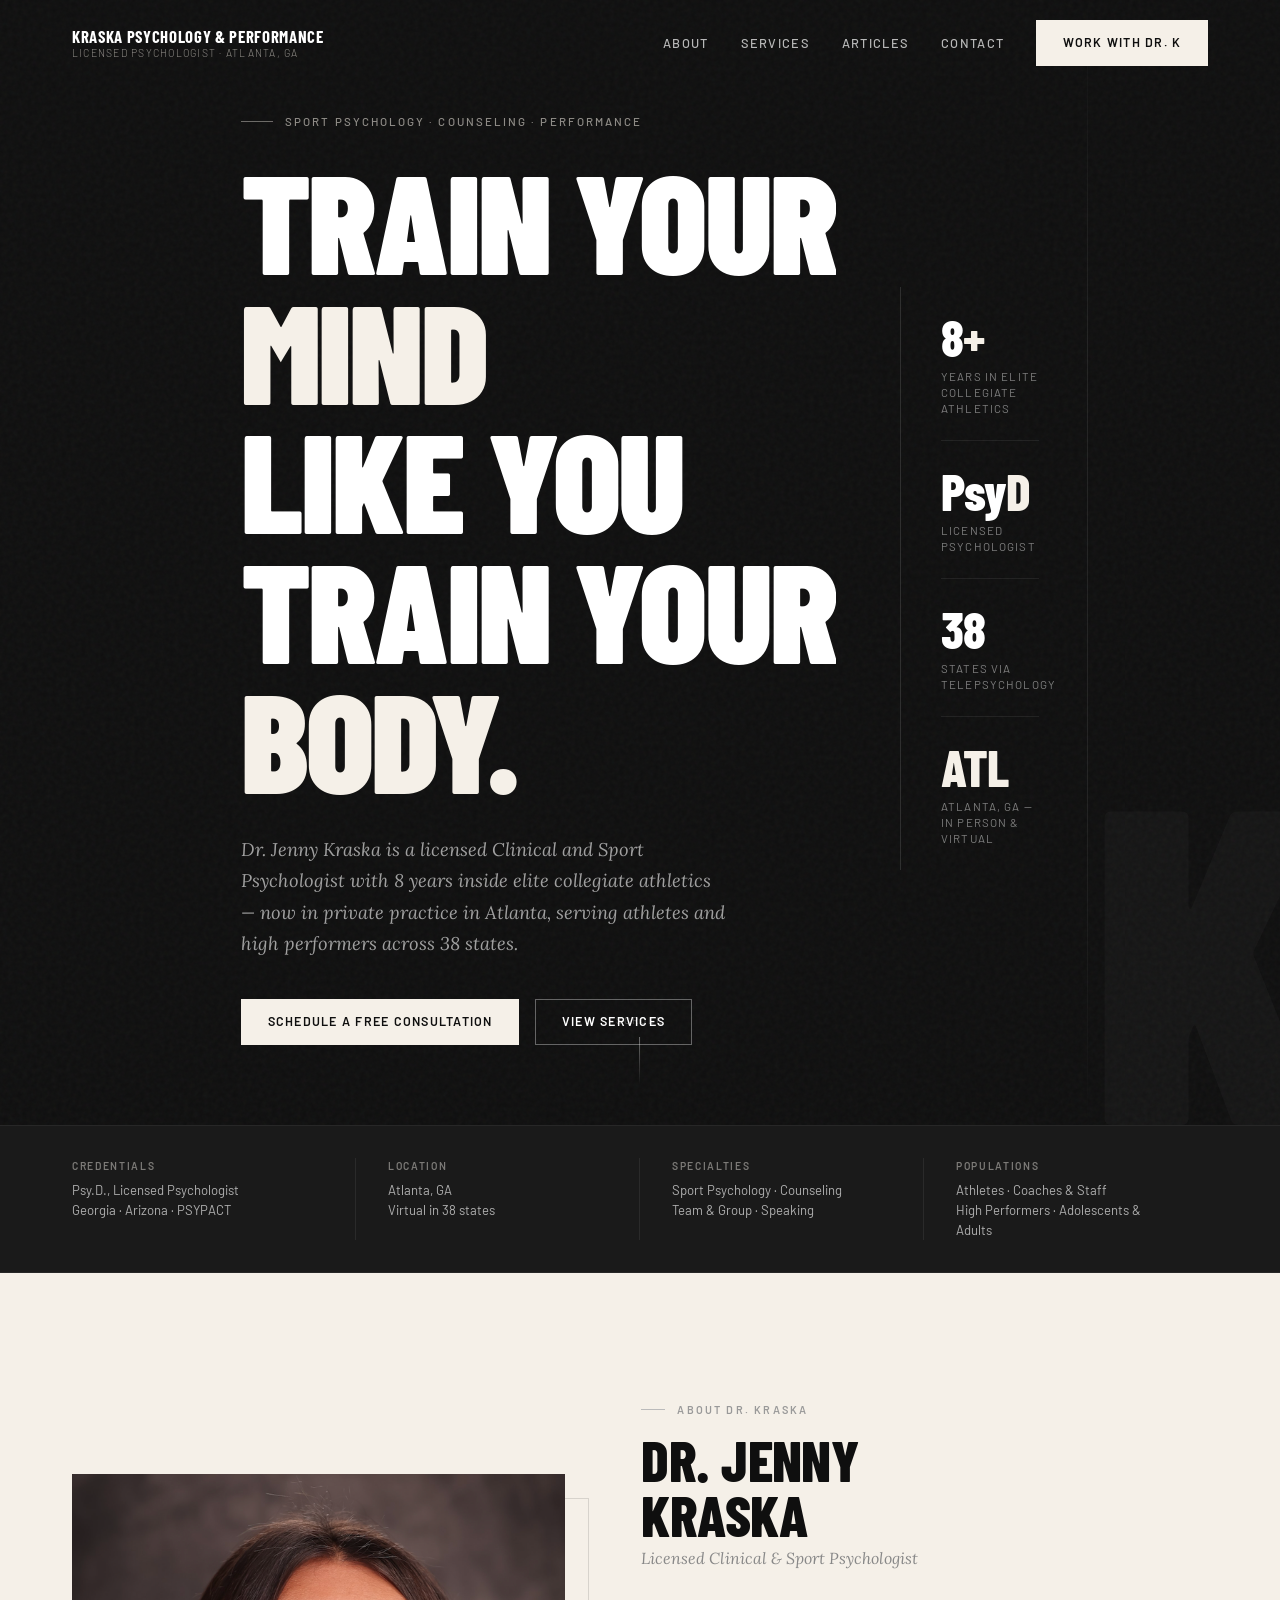
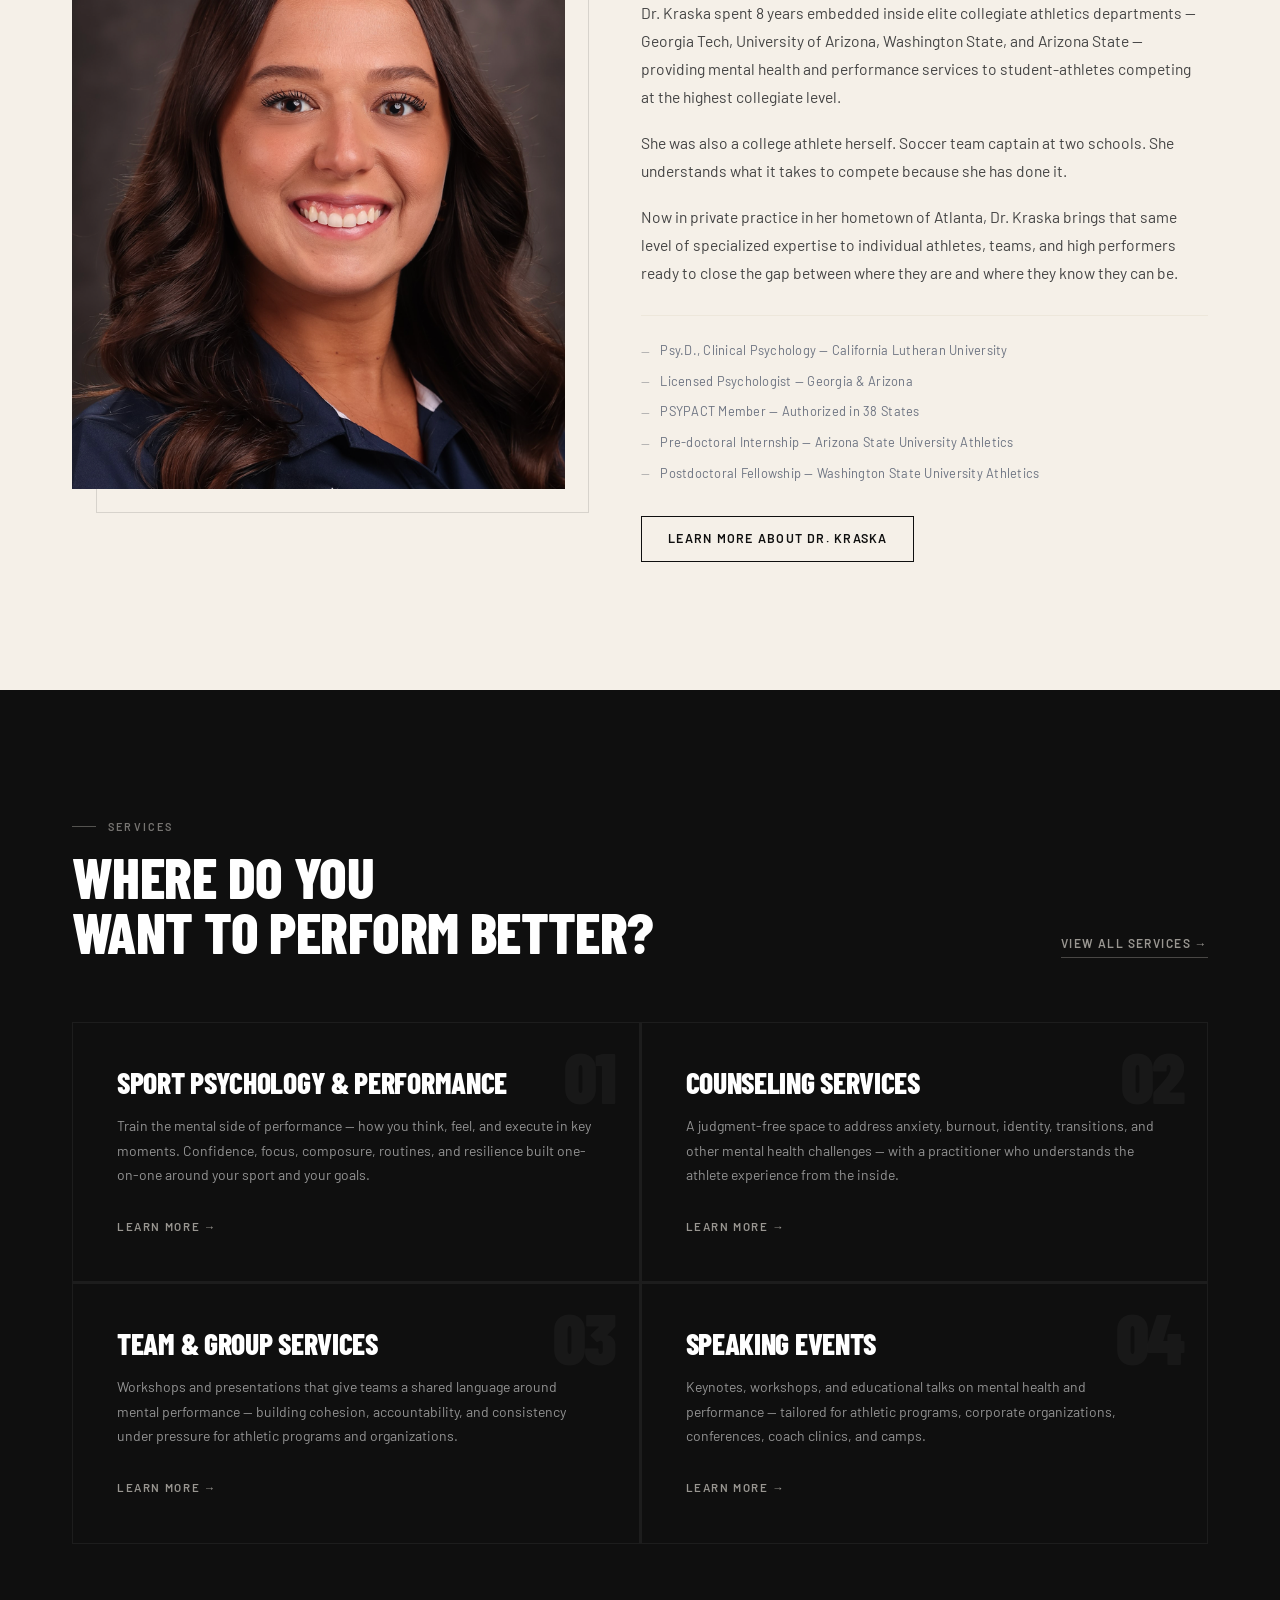
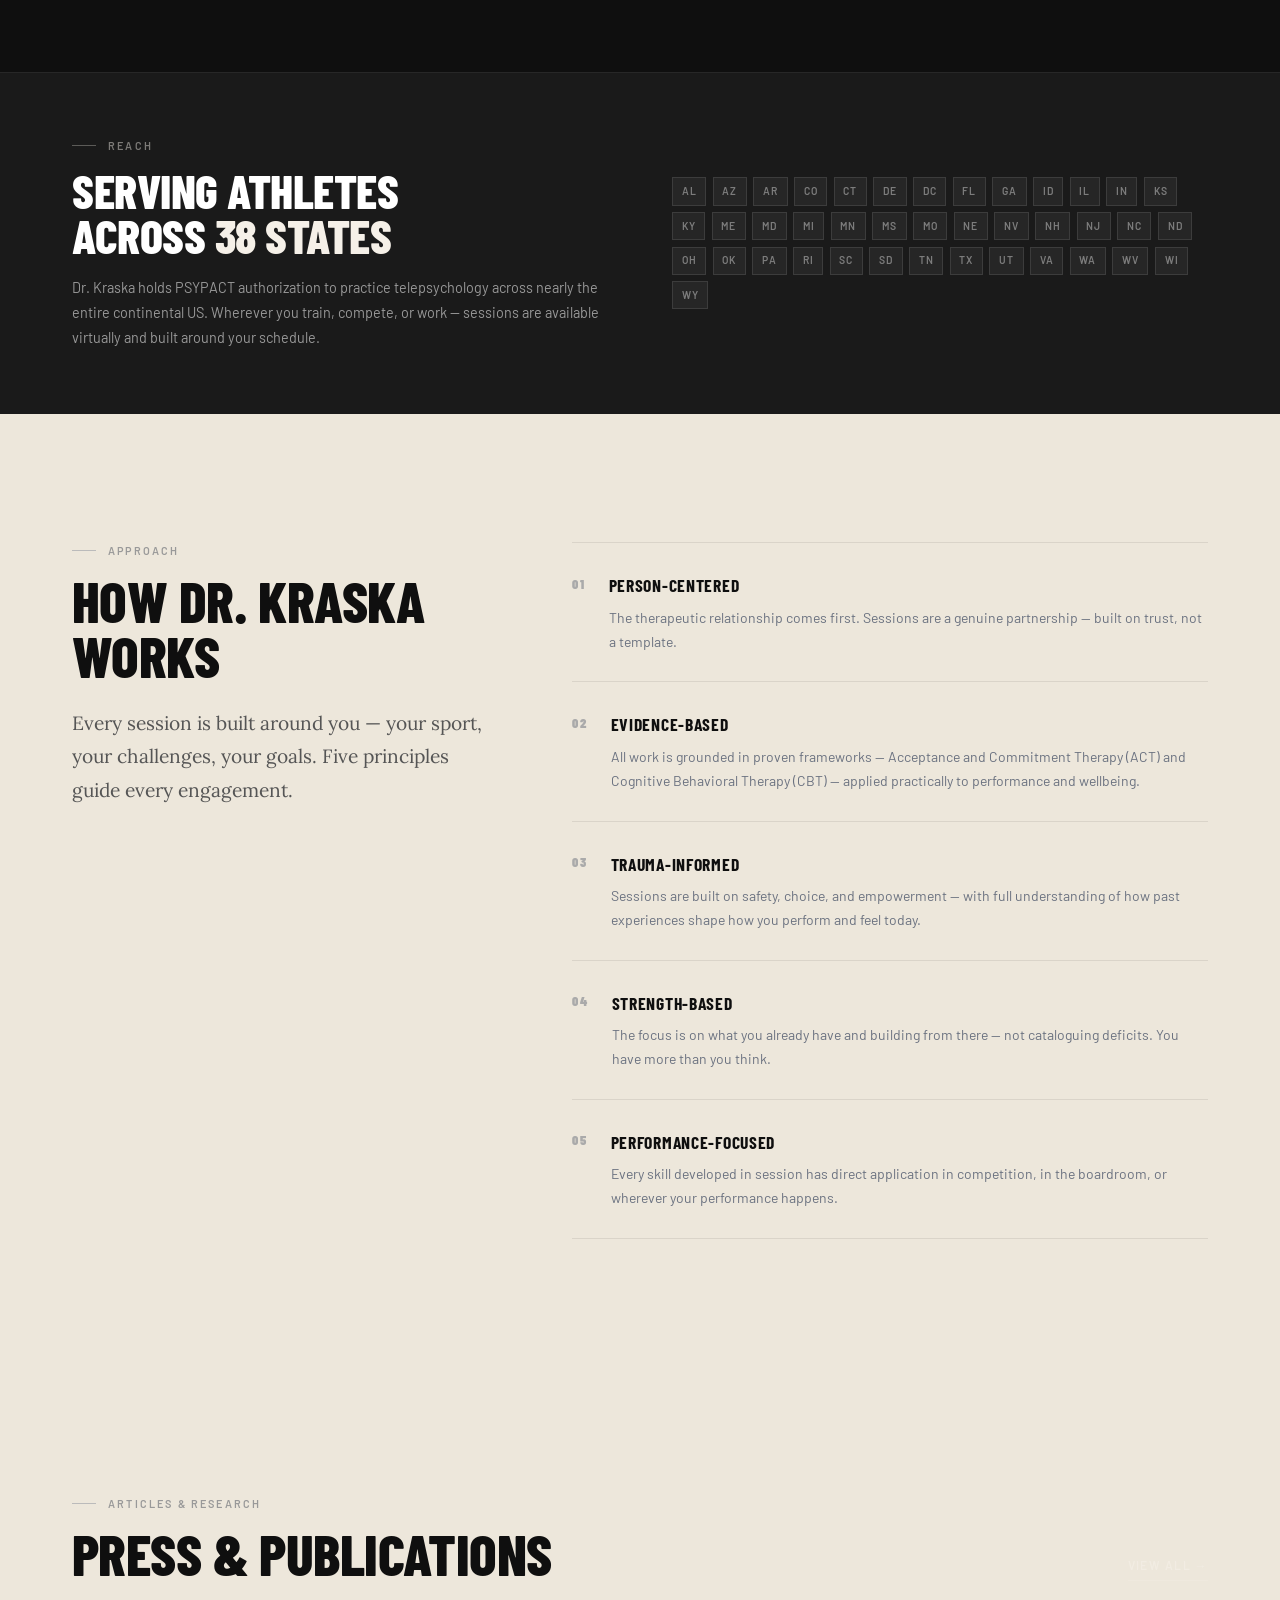
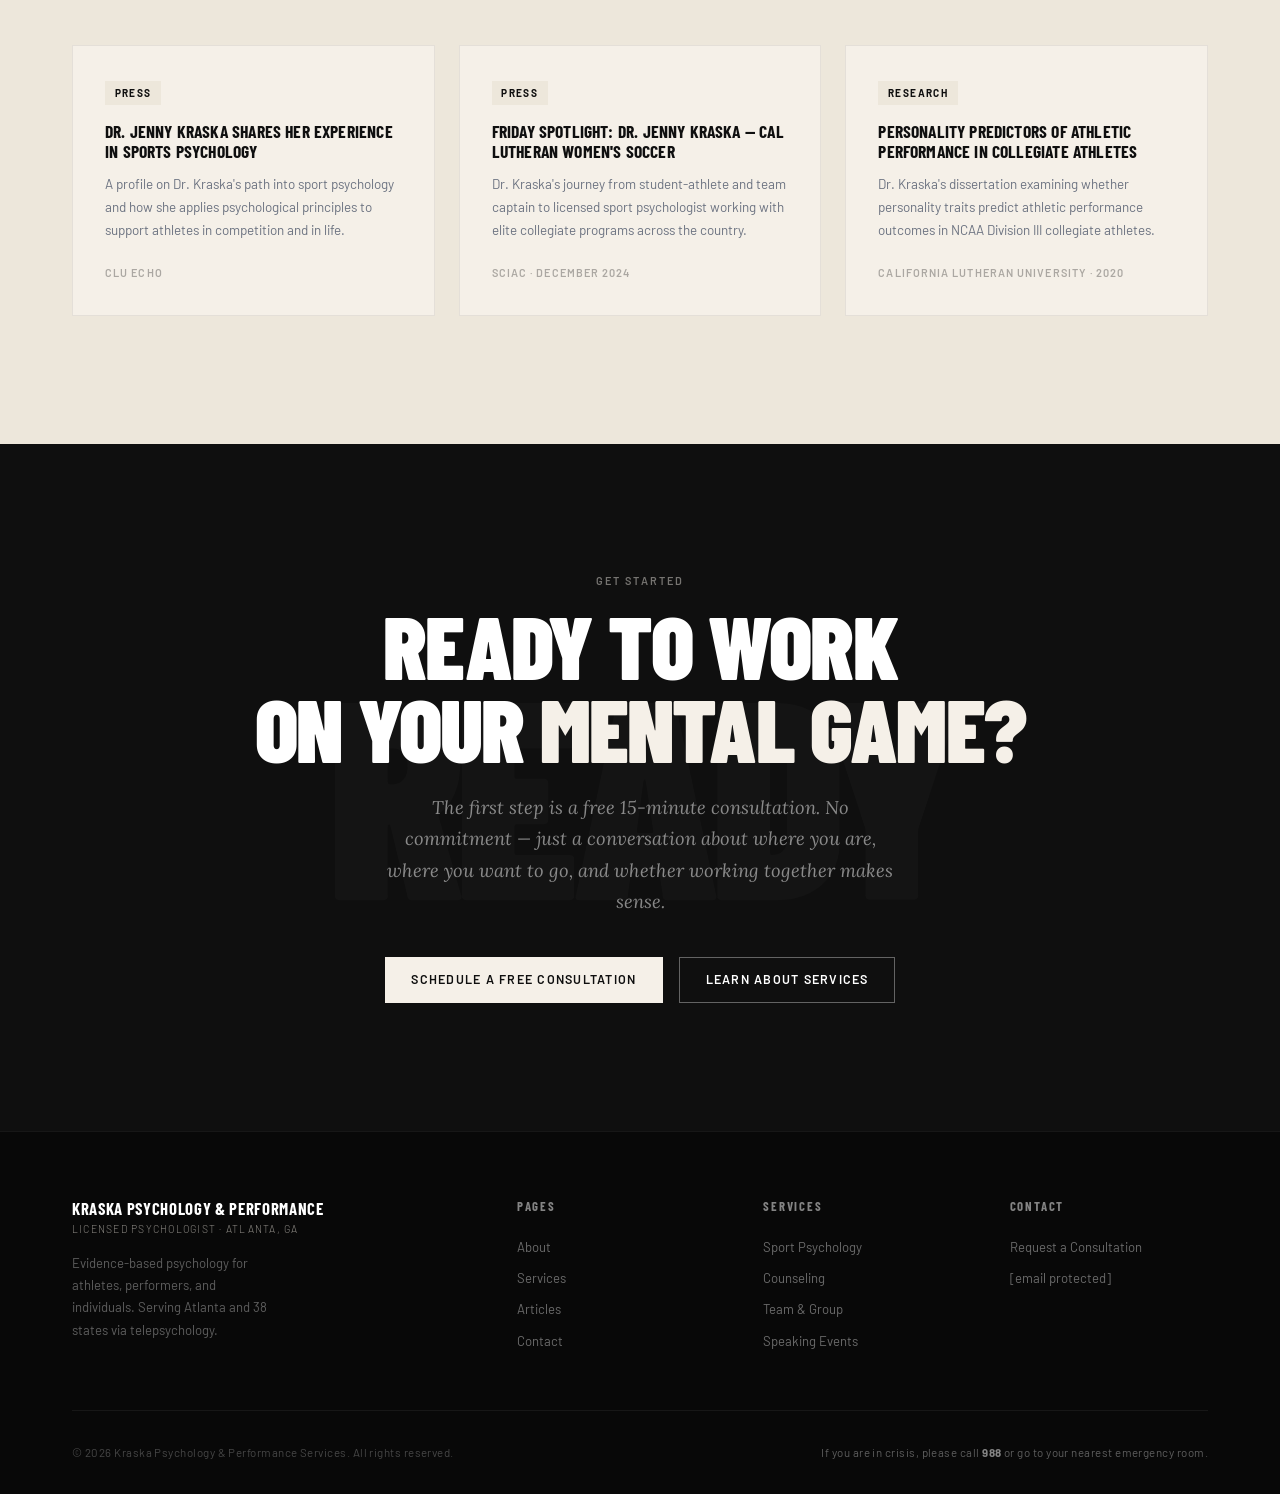
==== index.html @ 1d19a927 "removed testimonials" ====
<!DOCTYPE html>
<html lang="en">
<head>
  <meta charset="UTF-8" />
  <meta name="viewport" content="width=device-width, initial-scale=1.0" />
  <title>Kraska Psychology & Performance Services | Atlanta, GA</title>
  <meta name="description" content="Dr. Jenny Kraska is a licensed Clinical and Sport Psychologist in Atlanta, GA offering virtual sport psychology and counseling services to athletes and high performers in 38 states." />
  <link rel="preconnect" href="https://fonts.googleapis.com" />
  <link rel="preconnect" href="https://fonts.gstatic.com" crossorigin />
  <link href="https://fonts.googleapis.com/css2?family=Barlow+Condensed:wght@600;700;800;900&family=Lora:ital,wght@0,400;0,500;1,400&family=Barlow:wght@300;400;500&display=swap" rel="stylesheet" />
  <link rel="stylesheet" href="assets/css/styles.css" />
</head>
<body>

<a class="skip-link" href="#main-content">Skip to main content</a>

<!-- HEADER -->
<header class="site-header" id="site-header" role="banner">
  <div class="container">
    <div class="header-inner">
      <a href="index.html" class="wordmark" aria-label="Kraska Psychology & Performance — Home">
        Kraska Psychology & Performance
        <span>Licensed Psychologist · Atlanta, GA</span>
      </a>
      <nav class="main-nav" aria-label="Main navigation">
        <a href="about.html">About</a>
        <a href="services.html">Services</a>
        <a href="articles.html">Articles</a>
        <a href="contact.html">Contact</a>
      </nav>
      <a href="contact.html" class="btn btn-primary header-cta">Work with Dr. K</a>
      <button class="nav-toggle" id="nav-toggle" aria-label="Toggle menu" aria-expanded="false">
        <span></span><span></span><span></span>
      </button>
    </div>
  </div>
  <nav class="mobile-nav" id="mobile-nav" aria-label="Mobile navigation">
    <a href="about.html">About</a>
    <a href="services.html">Services</a>
    <a href="articles.html">Articles</a>
    <a href="contact.html">Contact</a>
    <a href="contact.html" class="btn btn-primary">Request a Consultation</a>
  </nav>
</header>

<main id="main-content">

  <!-- ── HERO ───────────────────────────────────────────────────── -->
  <section class="hero noise" aria-labelledby="hero-heading">
    <div class="hero-bg-letter" aria-hidden="true">K</div>
    <div class="container">
      <div class="hero-inner">
        <div class="hero-text">
          <p class="hero-label">Sport Psychology · Counseling · Performance</p>
          <h1 id="hero-heading">
            <span class="line"><span class="line-inner">Train Your</span></span>
            <span class="line"><span class="line-inner gold-word">Mind</span></span>
            <span class="line"><span class="line-inner">Like You</span></span>
            <span class="line"><span class="line-inner">Train Your</span></span>
            <span class="line"><span class="line-inner gold-word">Body.</span></span>
          </h1>
          <p class="hero-sub">
            Dr. Jenny Kraska is a licensed Clinical and Sport Psychologist with 8 years inside elite collegiate athletics — now in private practice in Atlanta, serving athletes and high performers across 38 states.
          </p>
          <div class="hero-actions">
            <a href="contact.html" class="btn btn-primary">Schedule a Free Consultation</a>
            <a href="services.html" class="btn btn-ghost">View Services</a>
          </div>
        </div>

        <div class="hero-stats" aria-label="Quick credentials">
          <div class="hero-stat">
            <div class="hero-stat-number"><span class="count-up" data-target="8">0</span><span class="accent">+</span></div>
            <div class="hero-stat-label">Years in Elite Collegiate Athletics</div>
          </div>
          <div class="hero-stat">
            <div class="hero-stat-number">Psy<span class="accent">D</span></div>
            <div class="hero-stat-label">Licensed Psychologist</div>
          </div>
          <div class="hero-stat">
            <div class="hero-stat-number"><span class="count-up" data-target="38">0</span></div>
            <div class="hero-stat-label">States via Telepsychology</div>
          </div>
          <div class="hero-stat">
            <div class="hero-stat-number"><span class="accent">ATL</span></div>
            <div class="hero-stat-label">Atlanta, GA — In Person & Virtual</div>
          </div>
        </div>
      </div>
    </div>
    <div class="scroll-cue" aria-hidden="true">
      <span>Scroll</span>
      <div class="scroll-line"></div>
    </div>
  </section>

  <!-- ── CREDIBILITY BAR ────────────────────────────────────────── -->
  <div class="cred-bar" aria-label="Credentials overview">
    <div class="container">
      <div class="cred-bar-grid">
        <div class="cred-item fade-up">
          <p class="cred-item-label">Credentials</p>
          <p class="cred-item-value">Psy.D., Licensed Psychologist<br>Georgia · Arizona · PSYPACT</p>
        </div>
        <div class="cred-item fade-up fade-up-delay-1">
          <p class="cred-item-label">Location</p>
          <p class="cred-item-value">Atlanta, GA<br>Virtual in 38 states</p>
        </div>
        <div class="cred-item fade-up fade-up-delay-2">
          <p class="cred-item-label">Specialties</p>
          <p class="cred-item-value">Sport Psychology · Counseling<br>Team & Group · Speaking</p>
        </div>
        <div class="cred-item fade-up fade-up-delay-3">
          <p class="cred-item-label">Populations</p>
          <p class="cred-item-value">Athletes · Coaches & Staff<br>High Performers · Adolescents & Adults</p>
        </div>
      </div>
    </div>
  </div>

  <!-- ── ABOUT ──────────────────────────────────────────────────── -->
  <section class="section about-section" aria-labelledby="about-heading">
    <div class="container">
      <div class="about-grid">
        <div class="about-photo-wrap fade-up">
          <img src="assets/img/dr_kraska_headshot.webp">
        </div>
        <div class="about-content">
          <p class="section-label">About Dr. Kraska</p>
          <h2 id="about-heading" class="section-headline fade-up">Dr. Jenny<br>Kraska</h2>
          <p class="about-title fade-up">Licensed Clinical & Sport Psychologist</p>
          <div class="about-body fade-up">
            <p>Dr. Kraska spent 8 years embedded inside elite collegiate athletics departments — Georgia Tech, University of Arizona, Washington State, and Arizona State — providing mental health and performance services to student-athletes competing at the highest collegiate level.</p>
            <p>She was also a college athlete herself. Soccer team captain at two schools. She understands what it takes to compete because she has done it.</p>
            <p>Now in private practice in her hometown of Atlanta, Dr. Kraska brings that same level of specialized expertise to individual athletes, teams, and high performers ready to close the gap between where they are and where they know they can be.</p>
          </div>
          <ul class="creds-list fade-up" aria-label="Credentials">
            <li>Psy.D., Clinical Psychology — California Lutheran University</li>
            <li>Licensed Psychologist — Georgia & Arizona</li>
            <li>PSYPACT Member — Authorized in 38 States</li>
            <li>Pre-doctoral Internship — Arizona State University Athletics</li>
            <li>Postdoctoral Fellowship — Washington State University Athletics</li>
          </ul>
          <a href="about.html" class="btn btn-outline fade-up">Learn More About Dr. Kraska</a>
        </div>
      </div>
    </div>
  </section>

  <!-- ── SERVICES ───────────────────────────────────────────────── -->
  <section class="services-section" aria-labelledby="services-heading">
    <div class="container">
      <div class="services-header">
        <div>
          <p class="section-label">Services</p>
          <h2 id="services-heading" class="section-headline fade-up">Where Do You<br>Want to Perform Better?</h2>
        </div>
        <a href="services.html" class="view-all-link fade-up">View all services →</a>
      </div>
      <div class="services-grid">
        <article class="service-card fade-up">
          <div class="service-num" aria-hidden="true">01</div>
          <h3>Sport Psychology & Performance</h3>
          <p>Train the mental side of performance — how you think, feel, and execute in key moments. Confidence, focus, composure, routines, and resilience built one-on-one around your sport and your goals.</p>
          <a href="services.html#sport-psychology" class="service-link">Learn more →</a>
        </article>
        <article class="service-card fade-up fade-up-delay-1">
          <div class="service-num" aria-hidden="true">02</div>
          <h3>Counseling Services</h3>
          <p>A judgment-free space to address anxiety, burnout, identity, transitions, and other mental health challenges — with a practitioner who understands the athlete experience from the inside.</p>
          <a href="services.html#counseling" class="service-link">Learn more →</a>
        </article>
        <article class="service-card fade-up fade-up-delay-2">
          <div class="service-num" aria-hidden="true">03</div>
          <h3>Team & Group Services</h3>
          <p>Workshops and presentations that give teams a shared language around mental performance — building cohesion, accountability, and consistency under pressure for athletic programs and organizations.</p>
          <a href="services.html#team-consulting" class="service-link">Learn more →</a>
        </article>
        <article class="service-card fade-up fade-up-delay-3">
          <div class="service-num" aria-hidden="true">04</div>
          <h3>Speaking Events</h3>
          <p>Keynotes, workshops, and educational talks on mental health and performance — tailored for athletic programs, corporate organizations, conferences, coach clinics, and camps.</p>
          <a href="services.html#speaking" class="service-link">Learn more →</a>
        </article>
      </div>
    </div>
  </section>

  <!-- ── PSYPACT STRIP ──────────────────────────────────────────── -->
  <div class="psypact-strip" aria-labelledby="psypact-heading">
    <div class="container">
      <div class="psypact-inner">
        <div class="fade-up">
          <p class="section-label">Reach</p>
          <h2 id="psypact-heading" class="psypact-headline">Serving Athletes<br>Across <span class="gold">38 States</span></h2>
          <p class="psypact-body">Dr. Kraska holds PSYPACT authorization to practice telepsychology across nearly the entire continental US. Wherever you train, compete, or work — sessions are available virtually and built around your schedule.</p>
        </div>
        <div class="state-grid fade-up fade-up-delay-1" aria-label="Authorized states">
          <span class="state-tag">AL</span><span class="state-tag">AZ</span><span class="state-tag">AR</span><span class="state-tag">CO</span><span class="state-tag">CT</span><span class="state-tag">DE</span><span class="state-tag">DC</span><span class="state-tag">FL</span><span class="state-tag">GA</span><span class="state-tag">ID</span><span class="state-tag">IL</span><span class="state-tag">IN</span><span class="state-tag">KS</span><span class="state-tag">KY</span><span class="state-tag">ME</span><span class="state-tag">MD</span><span class="state-tag">MI</span><span class="state-tag">MN</span><span class="state-tag">MS</span><span class="state-tag">MO</span><span class="state-tag">NE</span><span class="state-tag">NV</span><span class="state-tag">NH</span><span class="state-tag">NJ</span><span class="state-tag">NC</span><span class="state-tag">ND</span><span class="state-tag">OH</span><span class="state-tag">OK</span><span class="state-tag">PA</span><span class="state-tag">RI</span><span class="state-tag">SC</span><span class="state-tag">SD</span><span class="state-tag">TN</span><span class="state-tag">TX</span><span class="state-tag">UT</span><span class="state-tag">VA</span><span class="state-tag">WA</span><span class="state-tag">WV</span><span class="state-tag">WI</span><span class="state-tag">WY</span>
        </div>
      </div>
    </div>
  </div>

  <!-- ── APPROACH ───────────────────────────────────────────────── -->
  <section class="section approach-section" aria-labelledby="approach-heading">
    <div class="container">
      <div class="approach-grid">
        <div class="approach-left">
          <p class="section-label">Approach</p>
          <h2 id="approach-heading" class="section-headline fade-up">How Dr. Kraska Works</h2>
          <p class="approach-body fade-up">Every session is built around you — your sport, your challenges, your goals. Five principles guide every engagement.</p>
        </div>
        <div class="approach-pillars">
          <div class="pillar fade-up">
            <span class="pillar-num">01</span>
            <div>
              <h4>Person-Centered</h4>
              <p>The therapeutic relationship comes first. Sessions are a genuine partnership — built on trust, not a template.</p>
            </div>
          </div>
          <div class="pillar fade-up fade-up-delay-1">
            <span class="pillar-num">02</span>
            <div>
              <h4>Evidence-Based</h4>
              <p>All work is grounded in proven frameworks — Acceptance and Commitment Therapy (ACT) and Cognitive Behavioral Therapy (CBT) — applied practically to performance and wellbeing.</p>
            </div>
          </div>
          <div class="pillar fade-up fade-up-delay-2">
            <span class="pillar-num">03</span>
            <div>
              <h4>Trauma-Informed</h4>
              <p>Sessions are built on safety, choice, and empowerment — with full understanding of how past experiences shape how you perform and feel today.</p>
            </div>
          </div>
          <div class="pillar fade-up fade-up-delay-3">
            <span class="pillar-num">04</span>
            <div>
              <h4>Strength-Based</h4>
              <p>The focus is on what you already have and building from there — not cataloguing deficits. You have more than you think.</p>
            </div>
          </div>
          <div class="pillar fade-up fade-up-delay-4">
            <span class="pillar-num">05</span>
            <div>
              <h4>Performance-Focused</h4>
              <p>Every skill developed in session has direct application in competition, in the boardroom, or wherever your performance happens.</p>
            </div>
          </div>
        </div>
      </div>
    </div>
  </section>

  <!-- ── TESTIMONIALS ───────────────────────────────────────────── --> 
  <!-- <section class="section testimonials-section" aria-labelledby="testimonials-heading">
    <div class="container">
      <div class="testimonials-header">
        <p class="section-label">Testimonials</p>
        <h2 id="testimonials-heading" class="section-headline fade-up">What Clients Say</h2>
      </div>
      <div class="testimonials-grid">
        <div class="testimonial-card fade-up">
          <div class="testimonial-stars" aria-label="5 stars">
            <span class="star">★</span><span class="star">★</span><span class="star">★</span><span class="star">★</span><span class="star">★</span>
          </div> -->
          <!-- PLACEHOLDER — replace with real testimonial --> <!-- 
          <p class="testimonial-text">"Working with Dr. Kraska changed how I approach competition. The tools she gave me didn't just help on the field — they changed how I handle everything."</p>
          <p class="testimonial-attribution">Collegiate Athlete</p>
          <p class="testimonial-placeholder-note">[ PLACEHOLDER — insert real testimonial ]</p>
        </div>
        <div class="testimonial-card fade-up fade-up-delay-1">
          <div class="testimonial-stars" aria-label="5 stars">
            <span class="star">★</span><span class="star">★</span><span class="star">★</span><span class="star">★</span><span class="star">★</span>
          </div> -->
          <!-- PLACEHOLDER — replace with real testimonial --> <!--
          <p class="testimonial-text">"I'd been carrying performance anxiety for years. Dr. Kraska helped me understand what was actually happening and gave me real skills to work through it."</p>
          <p class="testimonial-attribution">High School Athlete</p>
          <p class="testimonial-placeholder-note">[ PLACEHOLDER — insert real testimonial ]</p>
        </div>
        <div class="testimonial-card fade-up fade-up-delay-2">
          <div class="testimonial-stars" aria-label="5 stars">
            <span class="star">★</span><span class="star">★</span><span class="star">★</span><span class="star">★</span><span class="star">★</span>
          </div> -->
          <!-- PLACEHOLDER — replace with real testimonial --> <!--
          <p class="testimonial-text">"The team workshop Dr. Kraska ran gave us a shared language we still use. It changed how we talk about pressure and how we show up for each other."</p>
          <p class="testimonial-attribution">Team Coach</p>
          <p class="testimonial-placeholder-note">[ PLACEHOLDER — insert real testimonial ]</p>
        </div>
      </div>
    </div>
  </section> --> 

  <!-- ── ARTICLES ───────────────────────────────────────────────── -->
  <section class="section articles-section" aria-labelledby="articles-heading">
    <div class="container">
      <div class="articles-header">
        <div>
          <p class="section-label">Articles & Research</p>
          <h2 id="articles-heading" class="section-headline fade-up">Press & Publications</h2>
        </div>
        <a href="articles.html" class="view-all-link fade-up">View all →</a>
      </div>
      <div class="articles-grid">
        <article class="article-card fade-up">
          <span class="article-tag">Press</span>
          <h3><a href="https://cluecho.com/25934/sports/dr-jenny-kraska-shares-her-experience-in-sports-psychology/" target="_blank" rel="noopener noreferrer">Dr. Jenny Kraska Shares Her Experience in Sports Psychology</a></h3>
          <p>A profile on Dr. Kraska's path into sport psychology and how she applies psychological principles to support athletes in competition and in life.</p>
          <span class="article-source">CLU Echo</span>
        </article>
        <article class="article-card fade-up fade-up-delay-1">
          <span class="article-tag">Press</span>
          <h3><a href="https://thesciac.org/news/2024/12/20/friday-spotlight-series-dr-jenny-kraska-california-lutheran-womens-soccer-16.aspx" target="_blank" rel="noopener noreferrer">Friday Spotlight: Dr. Jenny Kraska — Cal Lutheran Women's Soccer</a></h3>
          <p>Dr. Kraska's journey from student-athlete and team captain to licensed sport psychologist working with elite collegiate programs across the country.</p>
          <span class="article-source">SCIAC · December 2024</span>
        </article>
        <article class="article-card fade-up fade-up-delay-2">
          <span class="article-tag">Research</span>
          <h3><a href="https://earth.callutheran.edu/utilities/research/presentations/abstract_3451.pdf" target="_blank" rel="noopener noreferrer">Personality Predictors of Athletic Performance in Collegiate Athletes</a></h3>
          <p>Dr. Kraska's dissertation examining whether personality traits predict athletic performance outcomes in NCAA Division III collegiate athletes.</p>
          <span class="article-source">California Lutheran University · 2020</span>
        </article>
      </div>
    </div>
  </section>

  <!-- ── CTA ────────────────────────────────────────────────────── -->
  <section class="cta-section" aria-labelledby="cta-heading">
    <div class="container">
      <p class="section-label">Get Started</p>
      <h2 id="cta-heading" class="cta-headline">Ready to Work<br>on Your <span class="gold">Mental Game?</span></h2>
      <p class="cta-sub">The first step is a free 15-minute consultation. No commitment — just a conversation about where you are, where you want to go, and whether working together makes sense.</p>
      <div class="cta-actions">
        <a href="contact.html" class="btn btn-primary">Schedule a Free Consultation</a>
        <a href="services.html" class="btn btn-ghost">Learn About Services</a>
      </div>
    </div>
  </section>

</main>

<!-- FOOTER -->
<footer class="site-footer" role="contentinfo">
  <div class="container">
    <div class="footer-grid">
      <div class="footer-brand">
        <a href="index.html" class="wordmark">
          Kraska Psychology & Performance
          <span>Licensed Psychologist · Atlanta, GA</span>
        </a>
        <p>Evidence-based psychology for athletes, performers, and individuals. Serving Atlanta and 38 states via telepsychology.</p>
      </div>
      <div class="footer-col">
        <h4>Pages</h4>
        <a href="about.html">About</a>
        <a href="services.html">Services</a>
        <a href="articles.html">Articles</a>
        <a href="contact.html">Contact</a>
      </div>
      <div class="footer-col">
        <h4>Services</h4>
        <a href="services.html#sport-psychology">Sport Psychology</a>
        <a href="services.html#counseling">Counseling</a>
        <a href="services.html#team-consulting">Team & Group</a>
        <a href="services.html#speaking">Speaking Events</a>
      </div>
      <div class="footer-col">
        <h4>Contact</h4>
        <a href="contact.html">Request a Consultation</a>
        <!-- PLACEHOLDER: replace with professional practice email -->
        <a href="/cdn-cgi/l/email-protection#9afee8b4f0fff4f4f3fcffe8f1e8fbe9f1fbdafdf7fbf3f6b4f9f5f7"><span class="__cf_email__" data-cfemail="4327316d29262d2d2a25263128312230282203242e222a2f6d202c2e">[email&#160;protected]</span></a>
      </div>
    </div>
    <div class="footer-bottom">
      <span>© <span id="footer-year"></span> Kraska Psychology & Performance Services. All rights reserved.</span>
      <span class="crisis">If you are in crisis, please call <strong>988</strong> or go to your nearest emergency room.</span>
    </div>
  </div>
</footer>

<!-- SCRIPT -->
<script data-cfasync="false" src="/cdn-cgi/scripts/5c5dd728/cloudflare-static/email-decode.min.js"></script><script>
  // ── Year ──────────────────────────────────────────────────────────
  document.getElementById('footer-year').textContent = new Date().getFullYear();

  // ── Header scroll ─────────────────────────────────────────────────
  const header = document.getElementById('site-header');
  window.addEventListener('scroll', () => {
    header.classList.toggle('scrolled', window.scrollY > 60);
  }, { passive: true });

  // ── Mobile nav toggle ─────────────────────────────────────────────
  const toggle = document.getElementById('nav-toggle');
  const mobileNav = document.getElementById('mobile-nav');
  toggle.addEventListener('click', () => {
    const isOpen = mobileNav.classList.toggle('open');
    toggle.setAttribute('aria-expanded', isOpen);
  });

  // ── Hero text reveal ──────────────────────────────────────────────
  const lineInners = document.querySelectorAll('.hero h1 .line-inner');
  lineInners.forEach((el, i) => {
    setTimeout(() => el.classList.add('revealed'), 150 + i * 180);
  });
  setTimeout(() => {
    document.querySelector('.hero-sub')?.classList.add('revealed');
    document.querySelector('.hero-actions')?.classList.add('revealed');
    document.querySelector('.hero-stats')?.classList.add('revealed');
  }, 150 + lineInners.length * 180 + 100);

  // ── Scroll-triggered fade-ups ─────────────────────────────────────
  const observer = new IntersectionObserver((entries) => {
    entries.forEach(entry => {
      if (entry.isIntersecting) {
        entry.target.classList.add('visible');
        observer.unobserve(entry.target);
      }
    });
  }, { threshold: 0.12 });
  document.querySelectorAll('.fade-up').forEach(el => observer.observe(el));

  // ── Count-up animation ────────────────────────────────────────────
  function animateCount(el) {
    const target = parseInt(el.dataset.target);
    const duration = 1400;
    const start = performance.now();
    function step(now) {
      const progress = Math.min((now - start) / duration, 1);
      const eased = 1 - Math.pow(1 - progress, 3);
      el.textContent = Math.floor(eased * target);
      if (progress < 1) requestAnimationFrame(step);
      else el.textContent = target;
    }
    requestAnimationFrame(step);
  }

  const countObserver = new IntersectionObserver((entries) => {
    entries.forEach(entry => {
      if (entry.isIntersecting) {
        animateCount(entry.target);
        countObserver.unobserve(entry.target);
      }
    });
  }, { threshold: 0.5 });
  document.querySelectorAll('.count-up').forEach(el => countObserver.observe(el));
</script>
</body>
</html>
---- assets/css/styles.css ----
/* ============================================
   Kraska Psychology & Performance
   Unified Stylesheet — v2
   All pages share this single file.
   ============================================ */

/* ─── VARIABLES ──────────────────────────────────────────────── */
:root {
  --black: #0f0f0f;
  --black-mid: #1a1a1a;
  --black-lite: #242424;
  --cream: #f5f0e8;
  --cream-dark: #ede7db;
  --charcoal: #2a2a2a;
  --muted: #6b7280;
  --white: #ffffff;

  --font-display: "Barlow Condensed", sans-serif;
  --font-body: "Barlow", sans-serif;
  --font-serif: "Lora", serif;

  --max-w: 1200px;
  --section-pad: clamp(5rem, 10vw, 9rem);
  --gutter: clamp(1.25rem, 5vw, 2rem);
  --transition: 0.25s ease;
}

/* ─── RESET ──────────────────────────────────────────────────── */
*,
*::before,
*::after {
  box-sizing: border-box;
  margin: 0;
  padding: 0;
}
html {
  scroll-behavior: smooth;
  -webkit-text-size-adjust: 100%;
}
body {
  font-family: var(--font-body);
  font-weight: 400;
  color: var(--charcoal);
  background: var(--cream);
  -webkit-font-smoothing: antialiased;
  overflow-x: hidden;
  line-height: 1.6;
}
img {
  display: block;
  max-width: 100%;
  height: auto;
}
a {
  text-decoration: none;
  color: inherit;
}
button {
  cursor: pointer;
  font-family: inherit;
}
ul,
ol {
  list-style: none;
}

/* ─── CONTAINER ──────────────────────────────────────────────── */
.container {
  max-width: var(--max-w);
  margin: 0 auto;
  padding: 0 var(--gutter);
}

/* ─── NOISE OVERLAY ──────────────────────────────────────────── */
.noise {
  position: relative;
}
.noise::after {
  content: "";
  position: absolute;
  inset: 0;
  background-image: url("data:image/svg+xml,%3Csvg viewBox='0 0 256 256' xmlns='http://www.w3.org/2000/svg'%3E%3Cfilter id='noise'%3E%3CfeTurbulence type='fractalNoise' baseFrequency='0.9' numOctaves='4' stitchTiles='stitch'/%3E%3C/filter%3E%3Crect width='100%25' height='100%25' filter='url(%23noise)' opacity='0.04'/%3E%3C/svg%3E");
  pointer-events: none;
  z-index: 1;
}

/* ─── SKIP LINK ──────────────────────────────────────────────── */
.skip-link {
  position: absolute;
  top: -999px;
  left: 1rem;
  background: var(--cream);
  color: var(--black);
  padding: 0.5rem 1rem;
  font-weight: 700;
  z-index: 9999;
}
.skip-link:focus {
  top: 1rem;
}

/* ─── HEADER ─────────────────────────────────────────────────── */
.site-header {
  position: fixed;
  top: 0;
  left: 0;
  right: 0;
  z-index: 100;
  padding: 1.25rem 0;
  transition:
    background 0.4s ease,
    padding 0.4s ease,
    backdrop-filter 0.4s ease;
}
.site-header.scrolled {
  background: rgba(15, 15, 15, 0.96);
  backdrop-filter: blur(12px);
  padding: 0.85rem 0;
  border-bottom: 1px solid rgba(245, 240, 232, 0.1);
}
.header-inner {
  display: flex;
  align-items: center;
  gap: 2rem;
}
.wordmark {
  font-family: var(--font-display);
  font-weight: 700;
  font-size: 1.05rem;
  letter-spacing: 0.04em;
  text-transform: uppercase;
  color: var(--white);
  line-height: 1.1;
  flex-shrink: 0;
}
.wordmark span {
  display: block;
  font-family: var(--font-body);
  font-weight: 300;
  font-size: 0.65rem;
  letter-spacing: 0.12em;
  text-transform: uppercase;
  color: rgba(245, 240, 232, 0.55);
  margin-top: 0.15rem;
}
.main-nav {
  display: flex;
  align-items: center;
  gap: 2rem;
  margin-left: auto;
}
.main-nav a {
  font-family: var(--font-body);
  font-size: 0.8rem;
  font-weight: 500;
  letter-spacing: 0.1em;
  text-transform: uppercase;
  color: rgba(255, 255, 255, 0.7);
  transition: color 0.2s;
  position: relative;
}
.main-nav a::after {
  content: "";
  position: absolute;
  bottom: -3px;
  left: 0;
  width: 0;
  height: 1px;
  background: var(--cream);
  transition: width 0.3s ease;
}
.main-nav a:hover,
.main-nav a.active {
  color: var(--white);
}
.main-nav a:hover::after,
.main-nav a.active::after {
  width: 100%;
}

/* ─── BUTTONS ────────────────────────────────────────────────── */
.btn {
  display: inline-flex;
  align-items: center;
  justify-content: center;
  font-family: var(--font-body);
  font-size: 0.78rem;
  font-weight: 600;
  letter-spacing: 0.1em;
  text-transform: uppercase;
  padding: 0.75rem 1.6rem;
  border: 1px solid transparent;
  cursor: pointer;
  transition: all var(--transition);
  white-space: nowrap;
}
.btn-primary {
  background: var(--cream);
  color: var(--black);
  border-color: var(--cream);
}
.btn-primary:hover {
  background: var(--white);
  border-color: var(--white);
  transform: translateY(-1px);
}
.btn-dark {
  background: var(--black);
  color: var(--white);
  border-color: var(--black);
}
.btn-dark:hover {
  background: var(--black-mid);
  border-color: var(--black-mid);
  transform: translateY(-1px);
}
.btn-ghost {
  background: transparent;
  color: var(--white);
  border-color: rgba(255, 255, 255, 0.35);
}
.btn-ghost:hover {
  border-color: var(--white);
  background: rgba(255, 255, 255, 0.05);
}
.btn-outline {
  background: transparent;
  color: var(--black);
  border-color: var(--black);
}
.btn-outline:hover {
  background: var(--black);
  color: var(--white);
}

/* ─── NAV TOGGLE ─────────────────────────────────────────────── */
.nav-toggle {
  display: none;
  flex-direction: column;
  gap: 5px;
  background: none;
  border: none;
  cursor: pointer;
  padding: 4px;
  margin-left: auto;
}
.nav-toggle span {
  display: block;
  width: 24px;
  height: 1.5px;
  background: var(--white);
  transition: all 0.3s;
}
.nav-toggle.open span:nth-child(1) {
  transform: translateY(6.5px) rotate(45deg);
}
.nav-toggle.open span:nth-child(2) {
  opacity: 0;
}
.nav-toggle.open span:nth-child(3) {
  transform: translateY(-6.5px) rotate(-45deg);
}

/* ─── MOBILE NAV ─────────────────────────────────────────────── */
.mobile-nav {
  display: none;
  flex-direction: column;
  padding: 1.5rem var(--gutter) 2rem;
  background: var(--black);
  border-top: 1px solid rgba(255, 255, 255, 0.08);
  gap: 0;
}
.mobile-nav.open {
  display: flex;
}
.mobile-nav a {
  font-size: 0.875rem;
  font-weight: 500;
  letter-spacing: 0.08em;
  text-transform: uppercase;
  color: rgba(255, 255, 255, 0.75);
  padding: 0.9rem 0;
  border-bottom: 1px solid rgba(255, 255, 255, 0.07);
  transition: color 0.2s;
}
.mobile-nav a:hover {
  color: var(--white);
}
.mobile-nav .btn {
  margin-top: 1.5rem;
  align-self: flex-start;
  padding: 0.9rem;
}

/* ─── SECTION UTILITIES ──────────────────────────────────────── */
.section {
  padding: var(--section-pad) 0;
}
.section-cream {
  background: var(--cream);
}
.section-cream-dark {
  background: var(--cream-dark);
}
.section-white {
  background: var(--white);
}
.section-black {
  background: var(--black);
  padding: var(--section-pad) 0;
}
.section-black-mid {
  background: var(--black-mid);
  padding: var(--section-pad) 0;
}

/* ─── LABELS ─────────────────────────────────────────────────── */
.section-label {
  font-family: var(--font-body);
  font-size: 0.68rem;
  font-weight: 600;
  letter-spacing: 0.2em;
  text-transform: uppercase;
  color: #999;
  margin-bottom: 0.85rem;
  display: flex;
  align-items: center;
  gap: 0.75rem;
}
.section-label::before {
  content: "";
  display: inline-block;
  width: 1.5rem;
  height: 1px;
  background: #bbb;
  flex-shrink: 0;
}
.section-label-light {
  color: rgba(245, 240, 232, 0.45);
}
.section-label-light::before {
  background: rgba(245, 240, 232, 0.3);
}

/* Dark-section label overrides */
.services-section .section-label,
.psypact-strip .section-label,
.cta-section .section-label {
  color: rgba(245, 240, 232, 0.45);
}
.services-section .section-label::before,
.psypact-strip .section-label::before {
  background: rgba(245, 240, 232, 0.3);
}
.cta-section .section-label {
  justify-content: center;
}
.cta-section .section-label::before {
  display: none;
}

/* ─── SECTION HEADLINES ──────────────────────────────────────── */
.section-headline {
  font-family: var(--font-display);
  font-weight: 800;
  font-size: clamp(2.2rem, 4.5vw, 3.8rem);
  line-height: 0.95;
  letter-spacing: -0.01em;
  text-transform: uppercase;
  color: var(--black);
}
.section-headline-light {
  color: var(--white);
}

/* ─── FADE-UP ────────────────────────────────────────────────── */
.fade-up {
  opacity: 0;
  transform: translateY(28px);
  transition:
    opacity 0.7s ease,
    transform 0.7s ease;
}
.fade-up.visible {
  opacity: 1;
  transform: translateY(0);
}
.fade-up-delay-1 {
  transition-delay: 0.1s;
}
.fade-up-delay-2 {
  transition-delay: 0.2s;
}
.fade-up-delay-3 {
  transition-delay: 0.3s;
}
.fade-up-delay-4 {
  transition-delay: 0.4s;
}

/* ─── HOMEPAGE HERO ──────────────────────────────────────────── */
.hero {
  position: relative;
  background: var(--black);
  min-height: 100svh;
  display: flex;
  flex-direction: column;
  justify-content: center;
  padding-top: 7rem;
  padding-bottom: 5rem;
  overflow: hidden;
}
.hero::before {
  content: "";
  position: absolute;
  top: 0;
  right: 15%;
  width: 1px;
  height: 100%;
  background: linear-gradient(
    to bottom,
    transparent,
    rgba(255, 255, 255, 0.08) 30%,
    rgba(255, 255, 255, 0.08) 70%,
    transparent
  );
  pointer-events: none;
}
.hero-bg-letter {
  position: absolute;
  bottom: -0.1em;
  right: -0.05em;
  font-family: var(--font-display);
  font-weight: 900;
  font-size: clamp(18rem, 35vw, 40rem);
  line-height: 1;
  color: rgba(255, 255, 255, 0.025);
  pointer-events: none;
  user-select: none;
  letter-spacing: -0.05em;
}
.hero .container {
  position: relative;
  z-index: 2;
}
.hero-inner {
  display: grid;
  grid-template-columns: 1fr auto;
  gap: 4rem;
  align-items: center;
}
.hero-label {
  font-size: 0.72rem;
  font-weight: 500;
  letter-spacing: 0.18em;
  text-transform: uppercase;
  color: rgba(245, 240, 232, 0.55);
  margin-bottom: 1.5rem;
  display: flex;
  align-items: center;
  gap: 0.75rem;
}
.hero-label::before {
  content: "";
  display: inline-block;
  width: 2rem;
  height: 1px;
  background: rgba(245, 240, 232, 0.4);
}
.hero h1 {
  font-family: var(--font-display);
  font-weight: 900;
  font-size: clamp(4.5rem, 11vw, 10rem);
  line-height: 0.92;
  letter-spacing: -0.02em;
  text-transform: uppercase;
  color: var(--white);
  margin-bottom: 2rem;
}
.hero h1 .line {
  display: block;
  overflow: hidden;
}
.hero h1 .line-inner {
  display: block;
  transform: translateY(110%);
  opacity: 0;
  transition:
    transform 0.8s cubic-bezier(0.16, 1, 0.3, 1),
    opacity 0.6s ease;
}
.hero h1 .line-inner.revealed {
  transform: translateY(0);
  opacity: 1;
}
.hero h1 .gold-word {
  color: var(--cream);
}
.hero-sub {
  font-family: var(--font-serif);
  font-size: clamp(1rem, 1.8vw, 1.15rem);
  font-style: italic;
  color: rgba(255, 255, 255, 0.6);
  max-width: 44ch;
  line-height: 1.7;
  margin-bottom: 2.5rem;
  opacity: 0;
  transform: translateY(16px);
  transition:
    opacity 0.8s ease 0.9s,
    transform 0.8s ease 0.9s;
}
.hero-sub.revealed {
  opacity: 1;
  transform: translateY(0);
}
.hero-actions {
  display: flex;
  gap: 1rem;
  flex-wrap: wrap;
  opacity: 0;
  transform: translateY(16px);
  transition:
    opacity 0.8s ease 1.1s,
    transform 0.8s ease 1.1s;
}
.hero-actions.revealed {
  opacity: 1;
  transform: translateY(0);
}
.hero-stats {
  display: flex;
  flex-direction: column;
  gap: 0;
  border-left: 1px solid rgba(255, 255, 255, 0.12);
  padding-left: 2.5rem;
  opacity: 0;
  transform: translateX(20px);
  transition:
    opacity 0.8s ease 1.3s,
    transform 0.8s ease 1.3s;
}
.hero-stats.revealed {
  opacity: 1;
  transform: translateX(0);
}
.hero-stat {
  padding: 1.5rem 0;
  border-bottom: 1px solid rgba(255, 255, 255, 0.07);
}
.hero-stat:last-child {
  border-bottom: none;
}
.hero-stat-number {
  font-family: var(--font-display);
  font-weight: 800;
  font-size: clamp(2.2rem, 4vw, 3.2rem);
  line-height: 1;
  color: var(--white);
  letter-spacing: -0.02em;
}
.hero-stat-number .accent {
  color: var(--cream);
}
.hero-stat-label {
  font-size: 0.72rem;
  font-weight: 400;
  letter-spacing: 0.1em;
  text-transform: uppercase;
  color: rgba(255, 255, 255, 0.45);
  margin-top: 0.35rem;
  max-width: 14ch;
  line-height: 1.4;
}
.scroll-cue {
  position: absolute;
  bottom: 2.5rem;
  left: 50%;
  transform: translateX(-50%);
  display: flex;
  flex-direction: column;
  align-items: center;
  gap: 0.5rem;
  opacity: 0;
  animation: fadeIn 1s ease 2s forwards;
}
.scroll-cue span {
  font-size: 0.62rem;
  letter-spacing: 0.2em;
  text-transform: uppercase;
  color: rgba(255, 255, 255, 0.3);
}
.scroll-line {
  width: 1px;
  height: 3rem;
  background: linear-gradient(to bottom, rgba(255, 255, 255, 0.4), transparent);
  animation: scrollPulse 2s ease infinite 2s;
}
@keyframes scrollPulse {
  0%,
  100% {
    opacity: 0.4;
    transform: scaleY(1);
  }
  50% {
    opacity: 1;
    transform: scaleY(1.1);
  }
}
@keyframes fadeIn {
  to {
    opacity: 1;
  }
}

/* ─── CREDIBILITY BAR ────────────────────────────────────────── */
.cred-bar {
  background: var(--black-mid);
  border-top: 1px solid rgba(255, 255, 255, 0.06);
  border-bottom: 1px solid rgba(255, 255, 255, 0.06);
  padding: 2rem 0;
}
.cred-bar-grid {
  display: grid;
  grid-template-columns: repeat(4, 1fr);
  gap: 0;
}
.cred-item {
  padding: 0 2rem;
  border-right: 1px solid rgba(255, 255, 255, 0.07);
}
.cred-item:first-child {
  padding-left: 0;
}
.cred-item:last-child {
  border-right: none;
}
.cred-item-label {
  font-size: 0.65rem;
  font-weight: 600;
  letter-spacing: 0.16em;
  text-transform: uppercase;
  color: rgba(245, 240, 232, 0.45);
  margin-bottom: 0.4rem;
}
.cred-item-value {
  font-size: 0.82rem;
  color: rgba(255, 255, 255, 0.65);
  line-height: 1.5;
}

/* ─── ABOUT SECTION ──────────────────────────────────────────── */
.about-section {
  background: var(--cream);
}
.about-grid {
  display: grid;
  grid-template-columns: 1fr 1.15fr;
  gap: clamp(3rem, 6vw, 6rem);
  align-items: center;
}
.about-photo-wrap {
  position: relative;
}
.about-photo-wrap::before {
  content: "";
  position: absolute;
  top: 1.5rem;
  left: 1.5rem;
  right: -1.5rem;
  bottom: -1.5rem;
  border: 1px solid rgba(0, 0, 0, 0.12);
  pointer-events: none;
}
.about-photo-wrap img,
.about-photo-placeholder {
  width: 100%;
  aspect-ratio: 4/5;
  object-fit: cover;
  object-position: top center;
  display: block;
  position: relative;
  z-index: 1;
}
.about-photo-placeholder {
  background: var(--cream-dark);
  display: flex;
  align-items: center;
  justify-content: center;
  color: var(--muted);
  font-size: 0.8rem;
  letter-spacing: 0.1em;
}
.about-content .section-headline {
  margin-bottom: 0.25rem;
}
.about-title {
  font-family: var(--font-serif);
  font-style: italic;
  font-size: 1rem;
  color: #888;
  margin-bottom: 1.75rem;
  font-weight: 400;
  text-transform: none;
  letter-spacing: 0;
}
.about-body p {
  font-size: 0.975rem;
  line-height: 1.8;
  color: #444;
  margin-bottom: 1.1rem;
}
.about-body p:last-child {
  margin-bottom: 0;
}
.creds-list {
  list-style: none;
  margin: 1.75rem 0 2rem;
  border-top: 1px solid var(--cream-dark);
  padding-top: 1.5rem;
  display: flex;
  flex-direction: column;
  gap: 0.6rem;
}
.creds-list li {
  font-size: 0.8rem;
  color: var(--muted);
  letter-spacing: 0.02em;
  display: flex;
  align-items: flex-start;
  gap: 0.6rem;
}
.creds-list li::before {
  content: "—";
  color: #aaa;
  flex-shrink: 0;
  margin-top: 0.05em;
}

/* ─── SERVICES ───────────────────────────────────────────────── */
.services-section {
  background: var(--black);
  padding: var(--section-pad) 0;
}
.services-header {
  display: flex;
  justify-content: space-between;
  align-items: flex-end;
  margin-bottom: clamp(2.5rem, 5vw, 4rem);
  gap: 1.5rem;
}
.services-header .section-headline {
  color: var(--white);
}
.view-all-link {
  font-size: 0.75rem;
  font-weight: 600;
  letter-spacing: 0.12em;
  text-transform: uppercase;
  color: rgba(245, 240, 232, 0.6);
  display: flex;
  align-items: center;
  gap: 0.5rem;
  padding-bottom: 0.25rem;
  border-bottom: 1px solid rgba(245, 240, 232, 0.25);
  transition:
    gap 0.2s,
    color 0.2s;
  white-space: nowrap;
}
.view-all-link:hover {
  gap: 0.85rem;
  color: var(--white);
}
.services-grid {
  display: grid;
  grid-template-columns: repeat(2, 1fr);
  gap: 1px;
  background: rgba(255, 255, 255, 0.06);
}
.service-card {
  background: var(--black);
  padding: clamp(1.75rem, 4vw, 2.75rem);
  border: 1px solid rgba(255, 255, 255, 0.06);
  position: relative;
  overflow: hidden;
  transition: background 0.3s;
}
.service-card::before {
  content: "";
  position: absolute;
  top: 0;
  left: 0;
  width: 3px;
  height: 0;
  background: var(--cream);
  transition: height 0.4s ease;
}
.service-card:hover {
  background: var(--black-lite);
}
.service-card:hover::before {
  height: 100%;
}
.service-num {
  font-family: var(--font-display);
  font-weight: 900;
  font-size: 4.5rem;
  line-height: 1;
  color: rgba(255, 255, 255, 0.04);
  position: absolute;
  top: 1rem;
  right: 1.5rem;
  letter-spacing: -0.03em;
  pointer-events: none;
}
.service-card h3 {
  font-family: var(--font-display);
  font-weight: 800;
  font-size: clamp(1.4rem, 2.5vw, 1.85rem);
  letter-spacing: -0.01em;
  text-transform: uppercase;
  color: var(--white);
  margin-bottom: 1rem;
  line-height: 1.05;
  position: relative;
}
.service-card p {
  font-size: 0.875rem;
  line-height: 1.75;
  color: rgba(255, 255, 255, 0.55);
  margin-bottom: 1.5rem;
}
.service-link {
  font-size: 0.72rem;
  font-weight: 600;
  letter-spacing: 0.14em;
  text-transform: uppercase;
  color: rgba(245, 240, 232, 0.6);
  display: inline-flex;
  align-items: center;
  gap: 0.5rem;
  transition:
    gap 0.2s,
    color 0.2s;
}
.service-link:hover {
  gap: 0.85rem;
  color: var(--white);
}

/* ─── PSYPACT STRIP ──────────────────────────────────────────── */
.psypact-strip {
  background: var(--black-mid);
  padding: 4rem 0;
  border-top: 1px solid rgba(255, 255, 255, 0.06);
}
.psypact-inner {
  display: grid;
  grid-template-columns: 1fr 1fr;
  gap: 4rem;
  align-items: center;
}
.psypact-headline {
  font-family: var(--font-display);
  font-weight: 800;
  font-size: clamp(2rem, 4vw, 3rem);
  text-transform: uppercase;
  color: var(--white);
  line-height: 0.95;
  letter-spacing: -0.01em;
}
.psypact-headline .gold {
  color: var(--cream);
}
.psypact-body {
  font-size: 0.9rem;
  line-height: 1.75;
  color: rgba(255, 255, 255, 0.55);
  margin-top: 1rem;
}
.state-grid {
  display: flex;
  flex-wrap: wrap;
  gap: 0.4rem;
}
.state-tag {
  font-size: 0.65rem;
  font-weight: 600;
  letter-spacing: 0.08em;
  padding: 0.3rem 0.55rem;
  background: rgba(255, 255, 255, 0.05);
  color: rgba(255, 255, 255, 0.4);
  border: 1px solid rgba(255, 255, 255, 0.1);
  transition: all 0.2s;
}
.state-tag:hover {
  background: rgba(255, 255, 255, 0.12);
  color: var(--white);
}

/* ─── APPROACH ───────────────────────────────────────────────── */
.approach-section {
  background: var(--cream-dark);
  padding: var(--section-pad) 0;
}
.approach-grid {
  display: grid;
  grid-template-columns: 0.8fr 1.2fr;
  gap: clamp(3rem, 6vw, 6rem);
  align-items: start;
}
.approach-left {
  position: sticky;
  top: 7rem;
}
.approach-body {
  font-family: var(--font-serif);
  font-size: clamp(1.05rem, 1.8vw, 1.2rem);
  line-height: 1.75;
  color: #555;
  margin-top: 1.5rem;
}
.approach-pillars {
  display: flex;
  flex-direction: column;
  gap: 0;
}
.pillar {
  padding: 1.75rem 0;
  border-bottom: 1px solid rgba(0, 0, 0, 0.08);
  display: grid;
  grid-template-columns: auto 1fr;
  gap: 1.5rem;
  align-items: start;
}
.pillar:first-child {
  border-top: 1px solid rgba(0, 0, 0, 0.08);
}
.pillar-num {
  font-family: var(--font-display);
  font-weight: 900;
  font-size: 0.85rem;
  color: #aaa;
  letter-spacing: 0.08em;
  padding-top: 0.1rem;
}
.pillar h4 {
  font-family: var(--font-display);
  font-weight: 700;
  font-size: 1.1rem;
  letter-spacing: 0.04em;
  text-transform: uppercase;
  color: var(--black);
  margin-bottom: 0.4rem;
}
.pillar p {
  font-size: 0.875rem;
  line-height: 1.7;
  color: var(--muted);
}

/* ─── TESTIMONIALS ───────────────────────────────────────────── */
.testimonials-section {
  background: var(--cream);
  padding: var(--section-pad) 0;
}
.testimonials-header {
  margin-bottom: clamp(2.5rem, 5vw, 4rem);
}
.testimonials-grid {
  display: grid;
  grid-template-columns: repeat(3, 1fr);
  gap: 1.5rem;
}
.testimonial-card {
  background: var(--white);
  padding: 2rem;
  border: 1px solid var(--cream-dark);
  position: relative;
}
.testimonial-card::before {
  content: '"';
  position: absolute;
  top: 1rem;
  right: 1.5rem;
  font-family: var(--font-serif);
  font-size: 4rem;
  line-height: 1;
  color: var(--cream-dark);
}
.testimonial-stars {
  display: flex;
  gap: 0.2rem;
  margin-bottom: 1rem;
}
.star {
  color: #aaa;
  font-size: 0.8rem;
}
.testimonial-text {
  font-family: var(--font-serif);
  font-style: italic;
  font-size: 0.925rem;
  line-height: 1.75;
  color: #444;
  margin-bottom: 1.25rem;
}
.testimonial-attribution {
  font-size: 0.72rem;
  font-weight: 600;
  letter-spacing: 0.1em;
  text-transform: uppercase;
  color: var(--muted);
}
.testimonial-placeholder-note {
  font-size: 0.7rem;
  color: #aaa;
  letter-spacing: 0.06em;
  margin-top: 0.3rem;
}

/* ─── ARTICLES GRID ──────────────────────────────────────────── */
.articles-section {
  background: var(--cream-dark);
  padding: var(--section-pad) 0;
}
.articles-header {
  display: flex;
  justify-content: space-between;
  align-items: flex-end;
  margin-bottom: clamp(2.5rem, 5vw, 4rem);
  gap: 1.5rem;
}
.articles-grid {
  display: grid;
  grid-template-columns: repeat(3, 1fr);
  gap: 1.5rem;
}
.article-card {
  background: var(--cream);
  padding: 2rem;
  border: 1px solid rgba(0, 0, 0, 0.07);
  transition:
    border-color 0.3s,
    transform 0.3s;
}
.article-card:hover {
  border-color: var(--black);
  transform: translateY(-3px);
}
.article-tag {
  display: inline-block;
  font-size: 0.63rem;
  font-weight: 700;
  letter-spacing: 0.14em;
  text-transform: uppercase;
  color: var(--black);
  background: var(--cream-dark);
  padding: 0.25rem 0.6rem;
  margin-bottom: 1rem;
}
.article-card h3 {
  font-family: var(--font-display);
  font-weight: 700;
  font-size: 1.1rem;
  letter-spacing: 0.01em;
  text-transform: uppercase;
  line-height: 1.15;
  color: var(--black);
  margin-bottom: 0.75rem;
}
.article-card h3 a {
  color: inherit;
}
.article-card h3 a:hover {
  color: #555;
}
.article-card p {
  font-size: 0.84rem;
  line-height: 1.7;
  color: var(--muted);
  margin-bottom: 1rem;
}
.article-source {
  font-size: 0.68rem;
  font-weight: 600;
  letter-spacing: 0.1em;
  text-transform: uppercase;
  color: rgba(0, 0, 0, 0.3);
}

/* ─── CTA SECTION ────────────────────────────────────────────── */
.cta-section {
  background: var(--black);
  padding: clamp(5rem, 10vw, 9rem) 0;
  position: relative;
  overflow: hidden;
  text-align: center;
}
.cta-section::before {
  content: "READY";
  position: absolute;
  top: 50%;
  left: 50%;
  transform: translate(-50%, -50%);
  font-family: var(--font-display);
  font-weight: 900;
  font-size: clamp(10rem, 22vw, 22rem);
  line-height: 1;
  color: rgba(255, 255, 255, 0.02);
  pointer-events: none;
  white-space: nowrap;
  letter-spacing: -0.04em;
}
.cta-section .container {
  position: relative;
  z-index: 2;
}
.cta-headline {
  font-family: var(--font-display);
  font-weight: 900;
  font-size: clamp(3rem, 7vw, 6.5rem);
  line-height: 0.92;
  letter-spacing: -0.02em;
  text-transform: uppercase;
  color: var(--white);
  margin-bottom: 1.5rem;
}
.cta-headline .gold {
  color: var(--cream);
}
.cta-sub {
  font-family: var(--font-serif);
  font-style: italic;
  font-size: clamp(1rem, 1.8vw, 1.15rem);
  color: rgba(255, 255, 255, 0.5);
  max-width: 46ch;
  margin: 0 auto 2.5rem;
  line-height: 1.7;
}
.cta-actions {
  display: flex;
  gap: 1rem;
  justify-content: center;
  flex-wrap: wrap;
}

/* ─── FOOTER ─────────────────────────────────────────────────── */
.site-footer {
  background: #080808;
  padding: 4rem 0 2rem;
  border-top: 1px solid rgba(255, 255, 255, 0.06);
}
.footer-grid {
  display: grid;
  grid-template-columns: 2fr 1fr 1fr 1fr;
  gap: 3rem;
  margin-bottom: 3rem;
}
.footer-brand p {
  font-size: 0.82rem;
  line-height: 1.7;
  color: rgba(255, 255, 255, 0.35);
  margin-top: 1rem;
  max-width: 28ch;
}
.footer-col h4 {
  font-family: var(--font-display);
  font-weight: 700;
  font-size: 0.8rem;
  letter-spacing: 0.14em;
  text-transform: uppercase;
  color: rgba(255, 255, 255, 0.5);
  margin-bottom: 1.25rem;
}
.footer-col a {
  display: block;
  font-size: 0.82rem;
  color: rgba(255, 255, 255, 0.4);
  margin-bottom: 0.65rem;
  transition: color 0.2s;
}
.footer-col a:hover {
  color: var(--white);
}
.footer-bottom {
  padding-top: 2rem;
  border-top: 1px solid rgba(255, 255, 255, 0.06);
  display: flex;
  justify-content: space-between;
  align-items: center;
  gap: 1rem;
  flex-wrap: wrap;
}
.footer-bottom span {
  font-size: 0.72rem;
  color: rgba(255, 255, 255, 0.25);
  letter-spacing: 0.04em;
}
.footer-bottom .crisis {
  color: rgba(255, 255, 255, 0.35);
}
.footer-bottom strong {
  color: rgba(255, 255, 255, 0.5);
}

/* ─── PAGE HERO (inner pages) ───────────────────────────────── */
.page-hero {
  background: var(--black);
  padding-top: 9rem;
  padding-bottom: 4rem;
  position: relative;
  overflow: hidden;
}
.page-hero::after {
  content: "";
  position: absolute;
  top: 0;
  right: 15%;
  width: 1px;
  height: 100%;
  background: linear-gradient(
    to bottom,
    transparent,
    rgba(255, 255, 255, 0.06) 30%,
    rgba(255, 255, 255, 0.06) 70%,
    transparent
  );
  pointer-events: none;
}
.page-hero .container {
  position: relative;
  z-index: 2;
}
.page-hero-label {
  font-size: 0.7rem;
  font-weight: 500;
  letter-spacing: 0.2em;
  text-transform: uppercase;
  color: rgba(245, 240, 232, 0.45);
  margin-bottom: 1.25rem;
  display: flex;
  align-items: center;
  gap: 0.75rem;
}
.page-hero-label::before {
  content: "";
  display: inline-block;
  width: 1.5rem;
  height: 1px;
  background: rgba(245, 240, 232, 0.3);
}
.page-hero h1 {
  font-family: var(--font-display);
  font-weight: 900;
  font-size: clamp(3rem, 8vw, 7rem);
  line-height: 0.9;
  text-transform: uppercase;
  letter-spacing: -0.01em;
  color: var(--white);
  max-width: 14ch;
}
.page-hero-sub {
  font-family: var(--font-serif);
  font-style: italic;
  font-size: clamp(1rem, 1.8vw, 1.15rem);
  color: rgba(255, 255, 255, 0.5);
  margin-top: 1.5rem;
  max-width: 50ch;
  line-height: 1.7;
}

/* ─── SERVICES PAGE ──────────────────────────────────────────── */
.service-detail {
  padding: var(--section-pad) 0;
  border-bottom: 1px solid rgba(0, 0, 0, 0.06);
}
.service-detail:last-child {
  border-bottom: none;
}
.service-detail-inner {
  display: grid;
  grid-template-columns: 1fr 1.5fr;
  gap: clamp(3rem, 6vw, 6rem);
  align-items: start;
}
.service-detail-left {
  position: sticky;
  top: 7rem;
}
.service-detail-num {
  font-family: var(--font-display);
  font-weight: 900;
  font-size: 5rem;
  line-height: 1;
  color: rgba(0, 0, 0, 0.06);
  letter-spacing: -0.03em;
  margin-bottom: 0.5rem;
}
.service-detail h2 {
  font-family: var(--font-display);
  font-weight: 800;
  font-size: clamp(1.8rem, 3.5vw, 2.8rem);
  text-transform: uppercase;
  color: var(--black);
  margin-bottom: 1rem;
  line-height: 1;
}
.service-detail-right p {
  margin-bottom: 1.1rem;
  font-size: 0.975rem;
  line-height: 1.8;
  color: #444;
}
.focus-areas {
  margin-top: 2rem;
  padding-top: 1.5rem;
  border-top: 1px solid rgba(0, 0, 0, 0.07);
}
.focus-areas-label {
  font-size: 0.68rem;
  font-weight: 600;
  letter-spacing: 0.18em;
  text-transform: uppercase;
  color: #aaa;
  margin-bottom: 1rem;
}
.focus-tags {
  display: flex;
  flex-wrap: wrap;
  gap: 0.5rem;
}
.focus-tag {
  font-size: 0.75rem;
  font-weight: 500;
  letter-spacing: 0.04em;
  padding: 0.35rem 0.85rem;
  background: var(--white);
  border: 1px solid rgba(0, 0, 0, 0.1);
  color: #555;
  transition: all 0.2s;
}
.focus-tag:hover {
  background: var(--black);
  color: var(--white);
  border-color: var(--black);
}
.faq-list {
  display: flex;
  flex-direction: column;
  gap: 0;
}
.faq-item {
  border-bottom: 1px solid rgba(0, 0, 0, 0.08);
  padding: 1.5rem 0;
}
.faq-item:first-child {
  border-top: 1px solid rgba(0, 0, 0, 0.08);
}
.faq-q {
  font-family: var(--font-display);
  font-weight: 700;
  font-size: 1rem;
  letter-spacing: 0.04em;
  text-transform: uppercase;
  color: var(--black);
  margin-bottom: 0.6rem;
}
.faq-a {
  font-size: 0.9rem;
  line-height: 1.75;
  color: #555;
}

/* ─── ABOUT PAGE ─────────────────────────────────────────────── */
.credentials-block {
  margin-bottom: 2.5rem;
}
.credentials-block h3 {
  font-family: var(--font-display);
  font-weight: 700;
  font-size: 0.85rem;
  letter-spacing: 0.1em;
  text-transform: uppercase;
  color: var(--black);
  margin-bottom: 1.25rem;
  padding-bottom: 0.75rem;
  border-bottom: 1px solid rgba(0, 0, 0, 0.08);
}
.credentials-block ul {
  display: flex;
  flex-direction: column;
  gap: 0.65rem;
}
.credentials-block li {
  font-size: 0.875rem;
  color: #555;
  line-height: 1.6;
  padding-left: 1.2rem;
  position: relative;
}
.credentials-block li::before {
  content: "—";
  position: absolute;
  left: 0;
  color: #aaa;
}

/* ─── CONTACT PAGE ───────────────────────────────────────────── */
.contact-grid {
  display: grid;
  grid-template-columns: 1fr 2fr;
  gap: clamp(3rem, 6vw, 6rem);
  align-items: start;
}
.contact-info-block {
  position: sticky;
  top: 7rem;
}
.contact-detail {
  padding: 1.25rem 0;
  border-bottom: 1px solid rgba(0, 0, 0, 0.08);
}
.contact-detail:first-child {
  border-top: 1px solid rgba(0, 0, 0, 0.08);
}
.contact-detail-label {
  font-size: 0.65rem;
  font-weight: 600;
  letter-spacing: 0.16em;
  text-transform: uppercase;
  color: #aaa;
  margin-bottom: 0.3rem;
}
.contact-detail p {
  font-size: 0.875rem;
  color: #555;
}
.form-row {
  display: grid;
  grid-template-columns: 1fr 1fr;
  gap: 1rem;
}
.form-group {
  margin-bottom: 1.25rem;
}
.form-group label {
  display: block;
  font-size: 0.68rem;
  font-weight: 600;
  letter-spacing: 0.14em;
  text-transform: uppercase;
  color: #888;
  margin-bottom: 0.5rem;
}
.form-group input,
.form-group select,
.form-group textarea {
  width: 100%;
  padding: 0.8rem 1rem;
  border: 1px solid rgba(0, 0, 0, 0.12);
  background: var(--white);
  color: var(--black);
  font-family: var(--font-body);
  font-size: 0.9rem;
  outline: none;
  transition: border-color 0.2s;
  appearance: none;
  border-radius: 0;
}
.form-group input:focus,
.form-group select:focus,
.form-group textarea:focus {
  border-color: var(--black);
}
.form-group input.error,
.form-group select.error,
.form-group textarea.error {
  border-color: #c0392b;
}
.form-group textarea {
  resize: vertical;
  min-height: 130px;
}
.form-error {
  font-size: 0.78rem;
  color: #c0392b;
  margin-top: 0.3rem;
  display: none;
}
.form-error.visible {
  display: block;
}
.form-submit {
  margin-top: 1.5rem;
}
.form-success {
  display: none;
  padding: 2rem;
  border: 1px solid rgba(0, 0, 0, 0.08);
  background: var(--cream-dark);
  text-align: center;
}
.form-success.visible {
  display: block;
}
.form-success h3 {
  font-size: 1.2rem;
  margin-bottom: 0.5rem;
}
.form-success p {
  font-size: 0.9rem;
  color: #555;
}

/* ─── ARTICLES PAGE ──────────────────────────────────────────── */
.filter-bar {
  display: flex;
  gap: 0.5rem;
  flex-wrap: wrap;
  margin-bottom: 3rem;
}
.filter-btn {
  font-family: var(--font-body);
  font-size: 0.72rem;
  font-weight: 600;
  letter-spacing: 0.12em;
  text-transform: uppercase;
  padding: 0.5rem 1.1rem;
  border: 1px solid rgba(0, 0, 0, 0.15);
  background: transparent;
  color: #666;
  cursor: pointer;
  transition: all 0.2s;
}
.filter-btn:hover,
.filter-btn.active {
  background: var(--black);
  color: var(--white);
  border-color: var(--black);
}

/* ─── ARTICLE PROSE PAGE ─────────────────────────────────────── */
.article-hero {
  padding: 9rem 0 3rem;
  background: var(--black);
  position: relative;
}
.article-hero::after {
  content: "";
  position: absolute;
  top: 0;
  right: 15%;
  width: 1px;
  height: 100%;
  background: linear-gradient(
    to bottom,
    transparent,
    rgba(255, 255, 255, 0.06) 30%,
    rgba(255, 255, 255, 0.06) 70%,
    transparent
  );
  pointer-events: none;
}
.article-hero .container {
  position: relative;
  z-index: 2;
}
.article-breadcrumb {
  font-size: 0.7rem;
  font-weight: 500;
  letter-spacing: 0.16em;
  text-transform: uppercase;
  color: rgba(245, 240, 232, 0.4);
  margin-bottom: 1.5rem;
}
.article-breadcrumb a {
  color: rgba(245, 240, 232, 0.5);
  transition: color 0.2s;
}
.article-breadcrumb a:hover {
  color: var(--cream);
}
.article-hero h1 {
  font-family: var(--font-display);
  font-weight: 900;
  text-transform: uppercase;
  color: var(--white);
  font-size: clamp(2rem, 5vw, 4rem);
  max-width: 22ch;
  line-height: 1;
  margin-bottom: 1.25rem;
}
.article-meta-bar {
  display: flex;
  gap: 1.5rem;
  font-size: 0.75rem;
  font-weight: 500;
  letter-spacing: 0.08em;
  text-transform: uppercase;
  color: rgba(245, 240, 232, 0.4);
  align-items: center;
  flex-wrap: wrap;
}
.article-meta-bar .tag {
  background: rgba(245, 240, 232, 0.1);
  color: rgba(245, 240, 232, 0.6);
  padding: 0.2rem 0.6rem;
  font-size: 0.65rem;
  letter-spacing: 0.12em;
}
.article-body-wrap {
  padding: var(--section-pad) 0;
  background: var(--cream);
}
.article-body-inner {
  display: grid;
  grid-template-columns: 2fr 1fr;
  gap: 5rem;
  align-items: start;
}
.prose {
  max-width: 68ch;
}
.prose p {
  margin-bottom: 1.5rem;
  font-size: 1rem;
  line-height: 1.85;
  color: #444;
}
.prose h2 {
  font-family: var(--font-display);
  font-weight: 800;
  font-size: clamp(1.4rem, 2.5vw, 2rem);
  text-transform: uppercase;
  margin: 3rem 0 1rem;
  color: var(--black);
}
.prose h3 {
  font-family: var(--font-display);
  font-weight: 700;
  font-size: 1.15rem;
  text-transform: uppercase;
  margin: 2rem 0 0.75rem;
  color: var(--black);
}
.prose ul,
.prose ol {
  padding-left: 1.5rem;
  margin-bottom: 1.5rem;
  list-style: disc;
}
.prose li {
  margin-bottom: 0.4rem;
  color: #555;
  line-height: 1.7;
  font-size: 0.975rem;
}
.prose blockquote {
  border-left: 3px solid var(--black);
  padding-left: 1.5rem;
  margin: 2rem 0;
  font-family: var(--font-serif);
  font-style: italic;
  font-size: 1.1rem;
  color: #555;
  line-height: 1.7;
}
.prose hr {
  border: none;
  border-top: 1px solid rgba(0, 0, 0, 0.1);
  margin: 2.5rem 0;
}
.article-sidebar .sidebar-block {
  background: var(--white);
  border: 1px solid rgba(0, 0, 0, 0.08);
  padding: 1.5rem;
  margin-bottom: 1.5rem;
}
.article-sidebar .sidebar-block h4 {
  font-family: var(--font-display);
  font-weight: 700;
  font-size: 0.75rem;
  letter-spacing: 0.14em;
  text-transform: uppercase;
  color: var(--black);
  margin-bottom: 1rem;
  padding-bottom: 0.75rem;
  border-bottom: 1px solid rgba(0, 0, 0, 0.08);
}
.article-sidebar .sidebar-block a {
  display: block;
  font-size: 0.85rem;
  color: #555;
  padding: 0.5rem 0;
  border-bottom: 1px solid rgba(0, 0, 0, 0.06);
  transition: color 0.2s;
  line-height: 1.5;
}
.article-sidebar .sidebar-block a:hover {
  color: var(--black);
}
.article-sidebar .sidebar-block a:last-child {
  border-bottom: none;
}

/* ─── FOCUS & ACCESSIBILITY ──────────────────────────────────── */
a:focus-visible,
button:focus-visible,
input:focus-visible,
select:focus-visible,
textarea:focus-visible {
  outline: 2px solid var(--black);
  outline-offset: 2px;
}

/* ─── RESPONSIVE — TABLET ────────────────────────────────────── */
@media (max-width: 900px) {
  .main-nav,
  .header-cta {
    display: none;
  }
  .nav-toggle {
    display: flex;
  }

  .hero-inner {
    grid-template-columns: 1fr;
    gap: 3rem;
  }
  .hero-stats {
    display: grid;
    grid-template-columns: 1fr 1fr;
    border-left: none;
    border-top: 1px solid rgba(255, 255, 255, 0.1);
    padding-left: 0;
    padding-top: 2rem;
    gap: 0;
  }
  .hero-stat {
    padding: 1.5rem 1rem;
    border-bottom: 1px solid rgba(255, 255, 255, 0.07);
    border-right: 1px solid rgba(255, 255, 255, 0.07);
  }
  .hero-stat:nth-child(2n) {
    border-right: none;
  }
  .hero-stat:nth-last-child(-n + 2) {
    border-bottom: none;
  }

  .cred-bar-grid {
    grid-template-columns: 1fr 1fr;
    gap: 1.5rem;
  }
  .cred-item {
    padding: 0;
    border-right: none;
  }

  .about-grid {
    grid-template-columns: 1fr;
  }
  .about-photo-wrap::before {
    display: none;
  }

  .services-grid {
    grid-template-columns: 1fr;
  }
  .services-header {
    flex-direction: column;
    align-items: flex-start;
    gap: 1rem;
  }
  .service-detail-inner {
    grid-template-columns: 1fr;
  }
  .service-detail-left {
    position: static;
  }

  .psypact-inner {
    grid-template-columns: 1fr;
    gap: 2.5rem;
  }

  .approach-grid {
    grid-template-columns: 1fr;
  }
  .approach-left {
    position: static;
  }

  .testimonials-grid {
    grid-template-columns: 1fr;
  }
  .articles-grid {
    grid-template-columns: 1fr 1fr;
  }
  .articles-header {
    flex-direction: column;
    align-items: flex-start;
    gap: 1rem;
  }

  .contact-grid {
    grid-template-columns: 1fr;
  }
  .contact-info-block {
    position: static;
  }

  .article-body-inner {
    grid-template-columns: 1fr;
  }

  .footer-grid {
    grid-template-columns: repeat(3, 1fr);
    gap: 1.5rem;
  }
  .footer-brand {
    grid-column: 1 / -1;
    margin-bottom: 0.5rem;
  }

  .form-row {
    grid-template-columns: 1fr;
  }
}

/* ─── RESPONSIVE — MOBILE ────────────────────────────────────── */
@media (max-width: 540px) {
  :root {
    --cream: #f0eae0;
    --cream-dark: #e8e0d0;
  }

  .cred-bar-grid {
    grid-template-columns: 1fr 1fr;
  }
  .articles-grid {
    grid-template-columns: 1fr;
  }
  .footer-grid {
    grid-template-columns: repeat(3, 1fr);
    gap: 1rem;
  }
  .footer-brand {
    grid-column: 1 / -1;
  }
  .footer-bottom {
    flex-direction: column;
    gap: 0.5rem;
    text-align: center;
  }
}
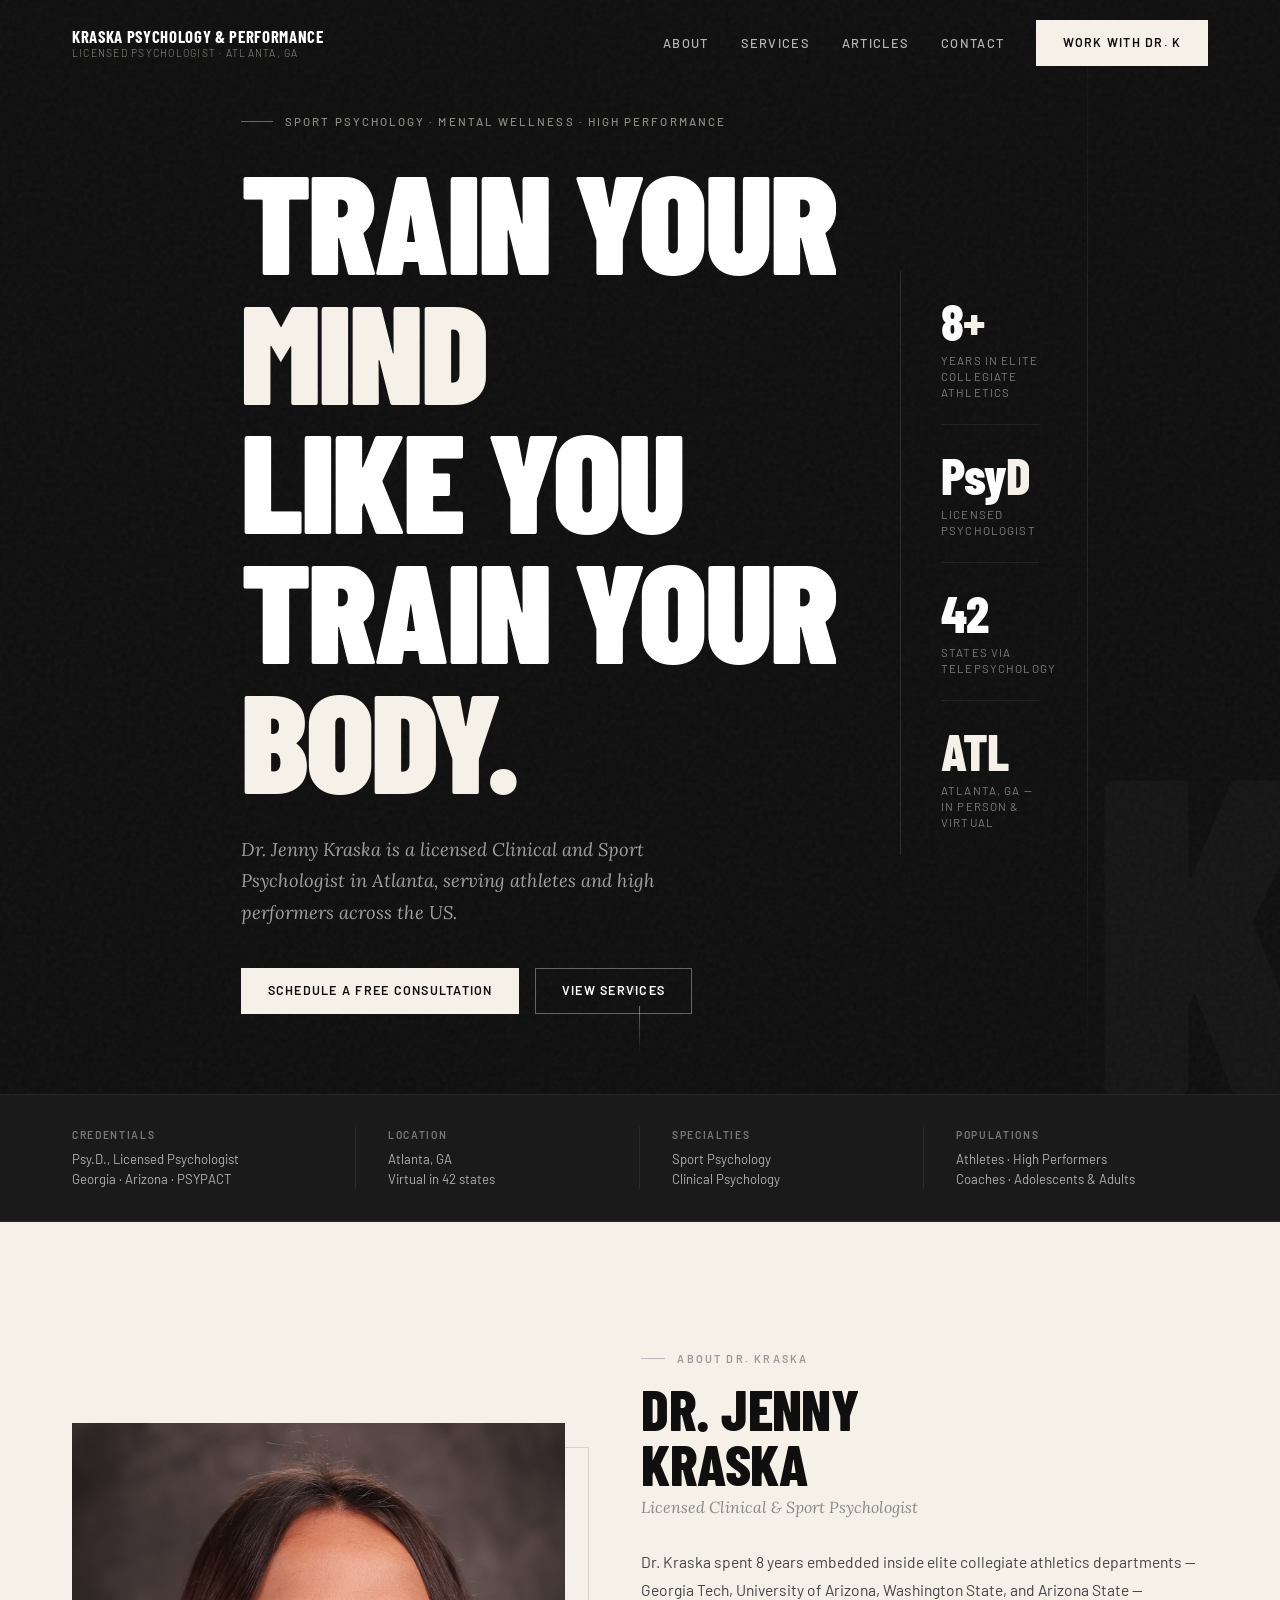
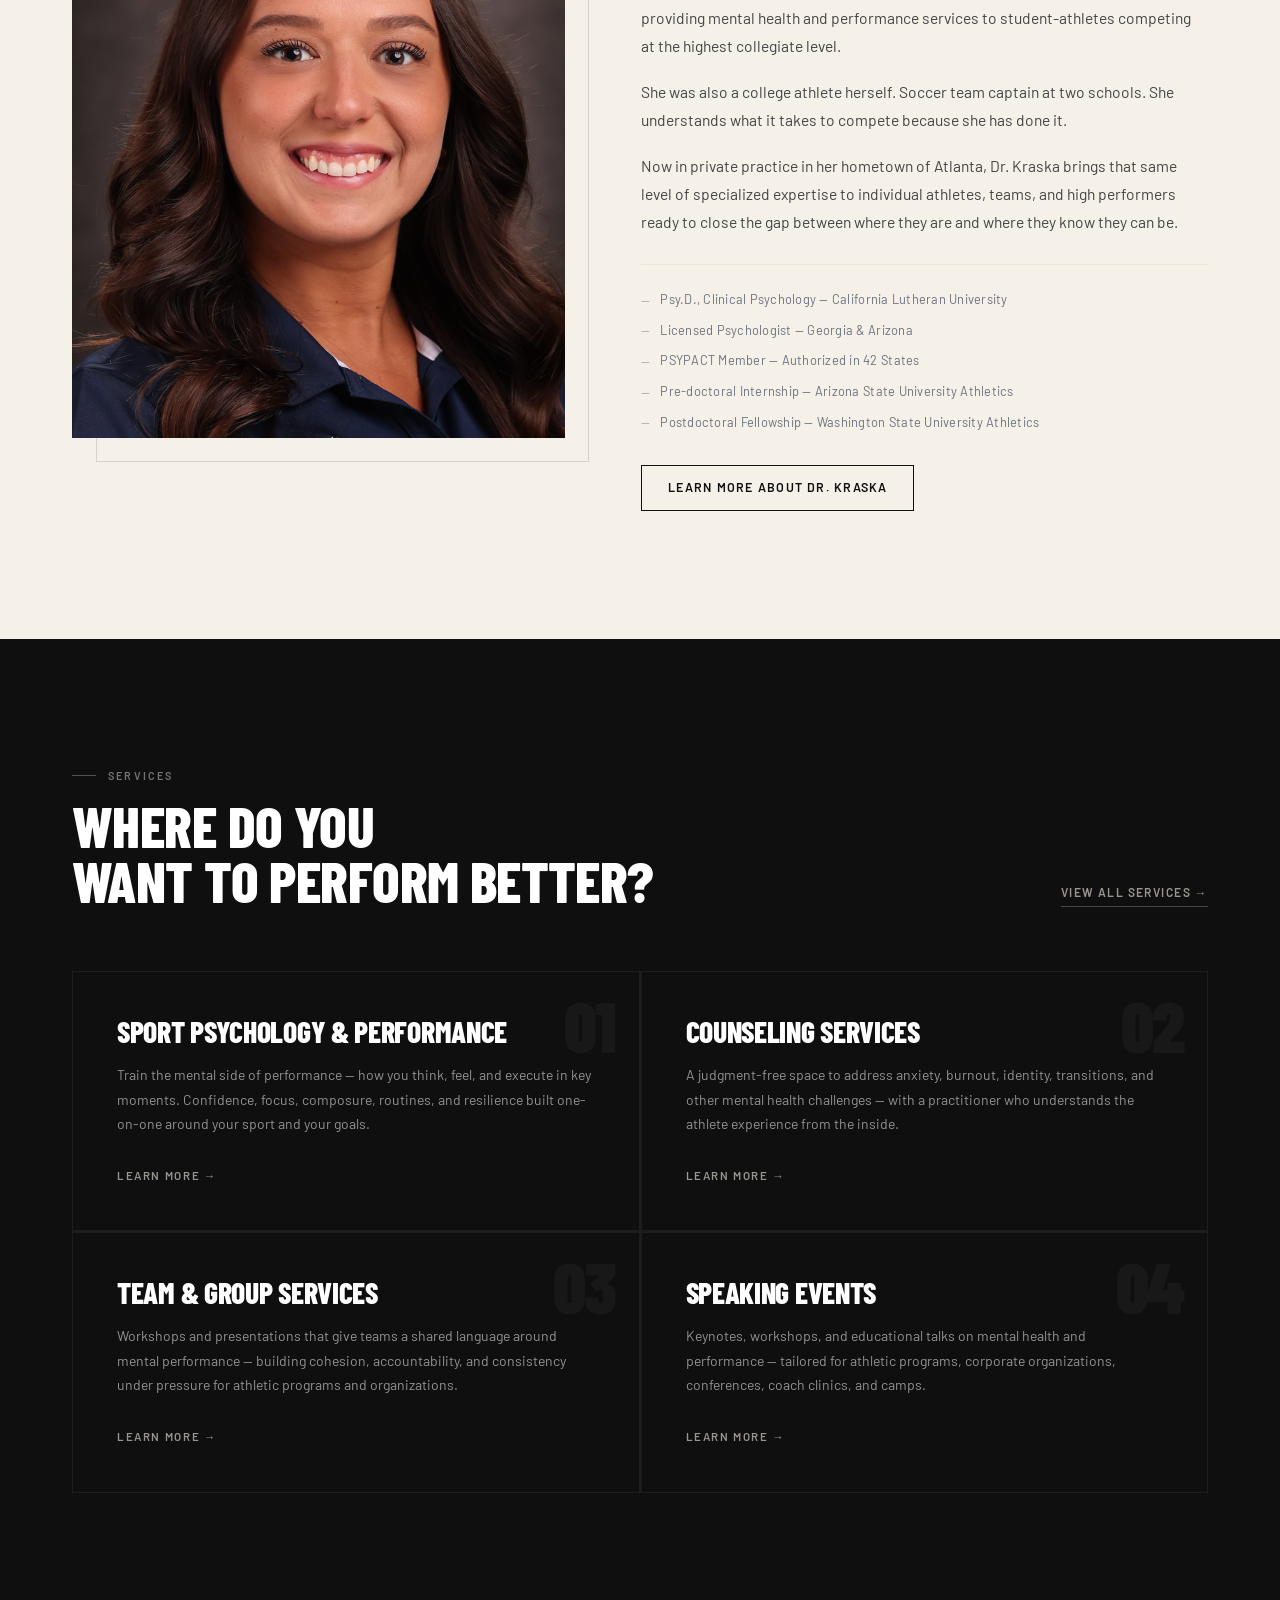
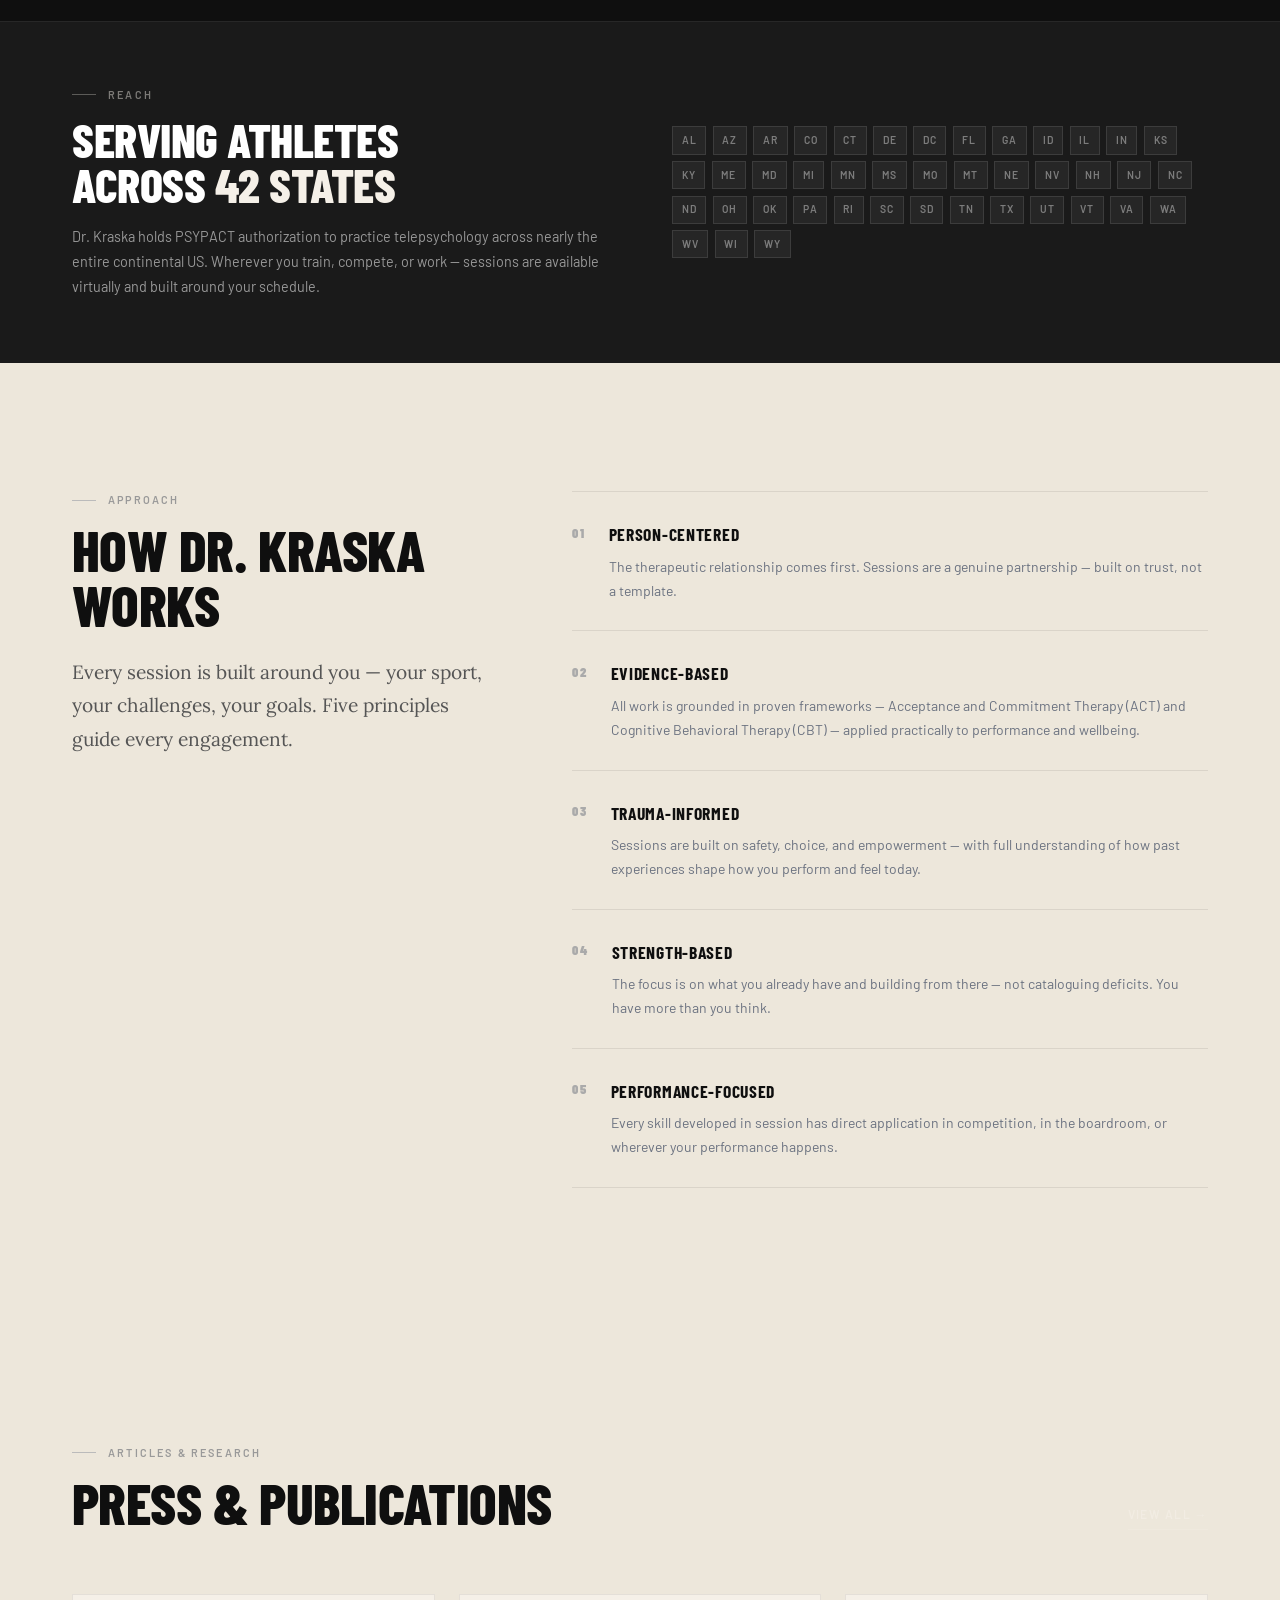
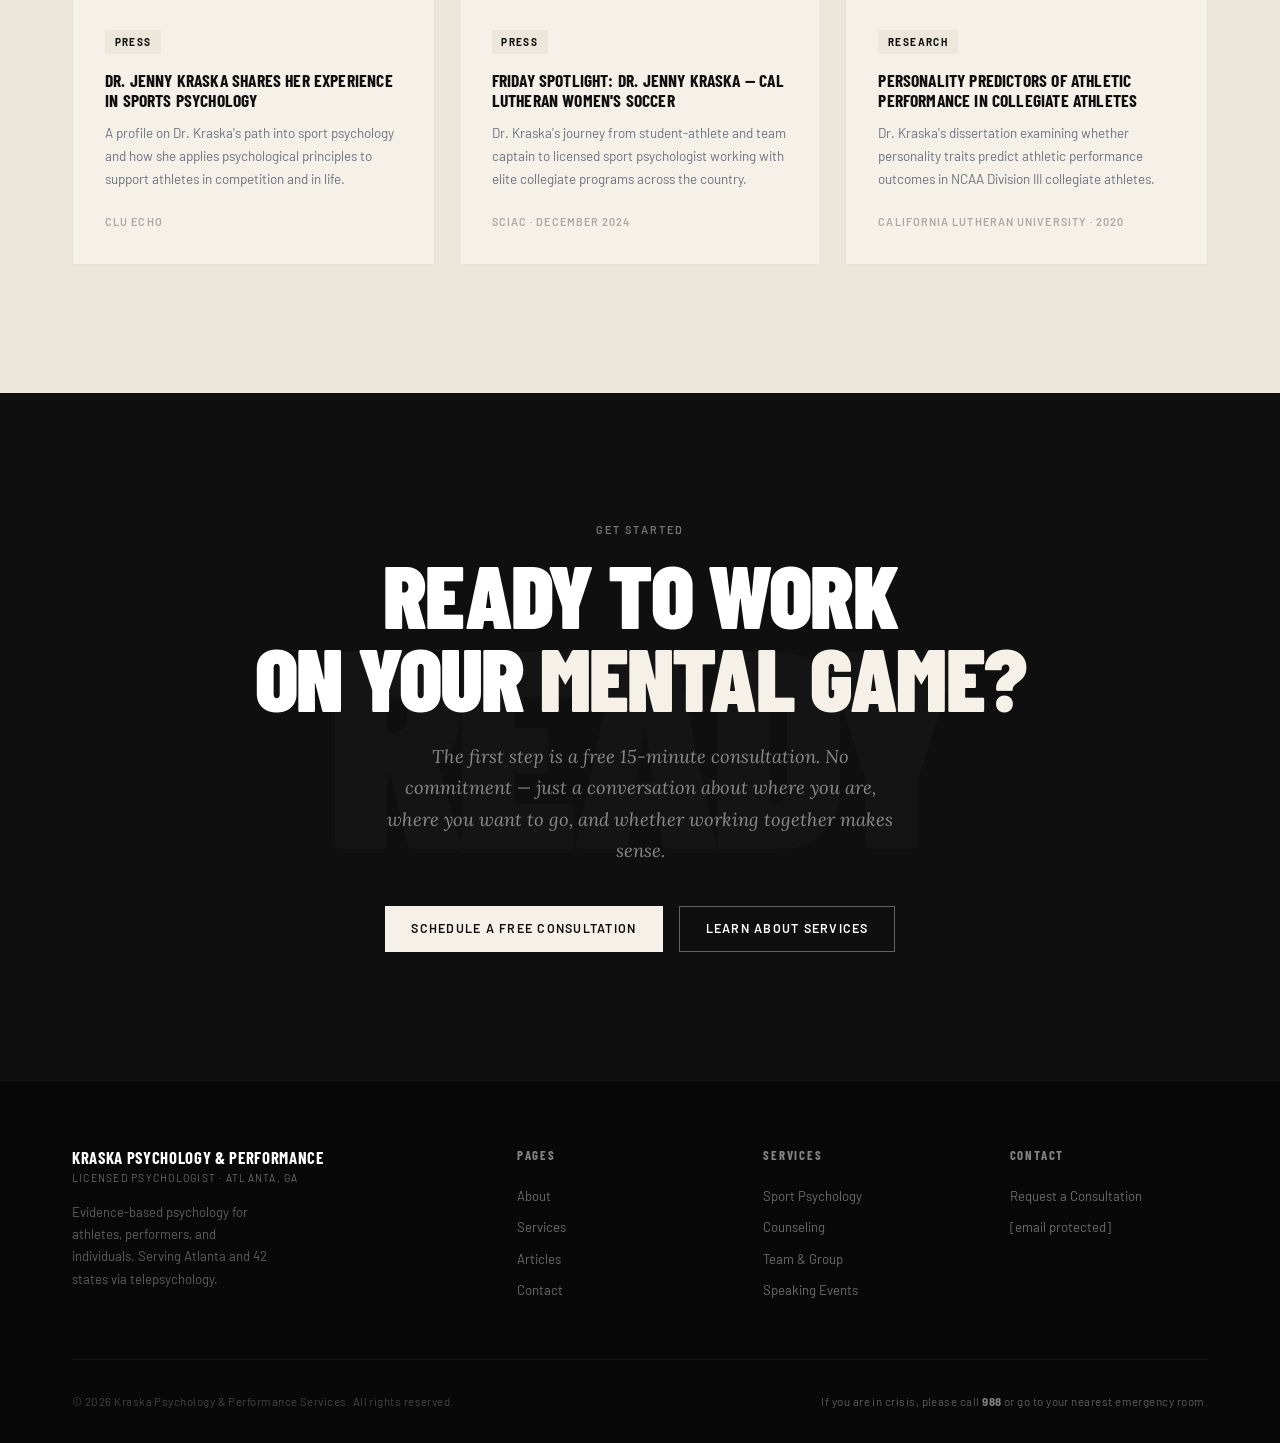
==== commit 68535c1c: "made changes to hero section" ====
--- a/index.html
+++ b/index.html
@@ -4,7 +4,7 @@
   <meta charset="UTF-8" />
   <meta name="viewport" content="width=device-width, initial-scale=1.0" />
   <title>Kraska Psychology & Performance Services | Atlanta, GA</title>
-  <meta name="description" content="Dr. Jenny Kraska is a licensed Clinical and Sport Psychologist in Atlanta, GA offering virtual sport psychology and counseling services to athletes and high performers in 38 states." />
+  <meta name="description" content="Dr. Jenny Kraska is a licensed Clinical and Sport Psychologist in Atlanta, GA offering virtual sport psychology and counseling services to athletes and high performers in 42 states." />
   <link rel="preconnect" href="https://fonts.googleapis.com" />
   <link rel="preconnect" href="https://fonts.gstatic.com" crossorigin />
   <link href="https://fonts.googleapis.com/css2?family=Barlow+Condensed:wght@600;700;800;900&family=Lora:ital,wght@0,400;0,500;1,400&family=Barlow:wght@300;400;500&display=swap" rel="stylesheet" />
@@ -51,7 +51,7 @@
     <div class="container">
       <div class="hero-inner">
         <div class="hero-text">
-          <p class="hero-label">Sport Psychology · Counseling · Performance</p>
+          <p class="hero-label">Sport Psychology · Mental Wellness · High Performance</p>
           <h1 id="hero-heading">
             <span class="line"><span class="line-inner">Train Your</span></span>
             <span class="line"><span class="line-inner gold-word">Mind</span></span>
@@ -60,7 +60,7 @@
             <span class="line"><span class="line-inner gold-word">Body.</span></span>
           </h1>
           <p class="hero-sub">
-            Dr. Jenny Kraska is a licensed Clinical and Sport Psychologist with 8 years inside elite collegiate athletics — now in private practice in Atlanta, serving athletes and high performers across 38 states.
+            Dr. Jenny Kraska is a licensed Clinical and Sport Psychologist in Atlanta, serving athletes and high performers across the US.
           </p>
           <div class="hero-actions">
             <a href="contact.html" class="btn btn-primary">Schedule a Free Consultation</a>
@@ -78,7 +78,7 @@
             <div class="hero-stat-label">Licensed Psychologist</div>
           </div>
           <div class="hero-stat">
-            <div class="hero-stat-number"><span class="count-up" data-target="38">0</span></div>
+            <div class="hero-stat-number"><span class="count-up" data-target=42">0</span></div>
             <div class="hero-stat-label">States via Telepsychology</div>
           </div>
           <div class="hero-stat">
@@ -104,15 +104,15 @@
         </div>
         <div class="cred-item fade-up fade-up-delay-1">
           <p class="cred-item-label">Location</p>
-          <p class="cred-item-value">Atlanta, GA<br>Virtual in 38 states</p>
+          <p class="cred-item-value">Atlanta, GA<br>Virtual in 42 states</p>
         </div>
         <div class="cred-item fade-up fade-up-delay-2">
           <p class="cred-item-label">Specialties</p>
-          <p class="cred-item-value">Sport Psychology · Counseling<br>Team & Group · Speaking</p>
+          <p class="cred-item-value">Sport Psychology<br>Clinical Psychology</p>
         </div>
         <div class="cred-item fade-up fade-up-delay-3">
           <p class="cred-item-label">Populations</p>
-          <p class="cred-item-value">Athletes · Coaches & Staff<br>High Performers · Adolescents & Adults</p>
+          <p class="cred-item-value">Athletes · High Performers<br>Coaches · Adolescents & Adults</p>
         </div>
       </div>
     </div>
@@ -137,7 +137,7 @@
           <ul class="creds-list fade-up" aria-label="Credentials">
             <li>Psy.D., Clinical Psychology — California Lutheran University</li>
             <li>Licensed Psychologist — Georgia & Arizona</li>
-            <li>PSYPACT Member — Authorized in 38 States</li>
+            <li>PSYPACT Member — Authorized in 42 States</li>
             <li>Pre-doctoral Internship — Arizona State University Athletics</li>
             <li>Postdoctoral Fellowship — Washington State University Athletics</li>
           </ul>
@@ -192,11 +192,11 @@
       <div class="psypact-inner">
         <div class="fade-up">
           <p class="section-label">Reach</p>
-          <h2 id="psypact-heading" class="psypact-headline">Serving Athletes<br>Across <span class="gold">38 States</span></h2>
+          <h2 id="psypact-heading" class="psypact-headline">Serving Athletes<br>Across <span class="gold">42 States</span></h2>
           <p class="psypact-body">Dr. Kraska holds PSYPACT authorization to practice telepsychology across nearly the entire continental US. Wherever you train, compete, or work — sessions are available virtually and built around your schedule.</p>
         </div>
         <div class="state-grid fade-up fade-up-delay-1" aria-label="Authorized states">
-          <span class="state-tag">AL</span><span class="state-tag">AZ</span><span class="state-tag">AR</span><span class="state-tag">CO</span><span class="state-tag">CT</span><span class="state-tag">DE</span><span class="state-tag">DC</span><span class="state-tag">FL</span><span class="state-tag">GA</span><span class="state-tag">ID</span><span class="state-tag">IL</span><span class="state-tag">IN</span><span class="state-tag">KS</span><span class="state-tag">KY</span><span class="state-tag">ME</span><span class="state-tag">MD</span><span class="state-tag">MI</span><span class="state-tag">MN</span><span class="state-tag">MS</span><span class="state-tag">MO</span><span class="state-tag">NE</span><span class="state-tag">NV</span><span class="state-tag">NH</span><span class="state-tag">NJ</span><span class="state-tag">NC</span><span class="state-tag">ND</span><span class="state-tag">OH</span><span class="state-tag">OK</span><span class="state-tag">PA</span><span class="state-tag">RI</span><span class="state-tag">SC</span><span class="state-tag">SD</span><span class="state-tag">TN</span><span class="state-tag">TX</span><span class="state-tag">UT</span><span class="state-tag">VA</span><span class="state-tag">WA</span><span class="state-tag">WV</span><span class="state-tag">WI</span><span class="state-tag">WY</span>
+          <span class="state-tag">AL</span><span class="state-tag">AZ</span><span class="state-tag">AR</span><span class="state-tag">CO</span><span class="state-tag">CT</span><span class="state-tag">DE</span><span class="state-tag">DC</span><span class="state-tag">FL</span><span class="state-tag">GA</span><span class="state-tag">ID</span><span class="state-tag">IL</span><span class="state-tag">IN</span><span class="state-tag">KS</span><span class="state-tag">KY</span><span class="state-tag">ME</span><span class="state-tag">MD</span><span class="state-tag">MI</span><span class="state-tag">MN</span><span class="state-tag">MS</span><span class="state-tag">MO</span><span class="state-tag">MT</span><span class="state-tag">NE</span><span class="state-tag">NV</span><span class="state-tag">NH</span><span class="state-tag">NJ</span><span class="state-tag">NC</span><span class="state-tag">ND</span><span class="state-tag">OH</span><span class="state-tag">OK</span><span class="state-tag">PA</span><span class="state-tag">RI</span><span class="state-tag">SC</span><span class="state-tag">SD</span><span class="state-tag">TN</span><span class="state-tag">TX</span><span class="state-tag">UT</span><span class="state-tag">VT</span><span class="state-tag">VA</span><span class="state-tag">WA</span><span class="state-tag">WV</span><span class="state-tag">WI</span><span class="state-tag">WY</span>
         </div>
       </div>
     </div>
@@ -348,7 +348,7 @@
           Kraska Psychology & Performance
           <span>Licensed Psychologist · Atlanta, GA</span>
         </a>
-        <p>Evidence-based psychology for athletes, performers, and individuals. Serving Atlanta and 38 states via telepsychology.</p>
+        <p>Evidence-based psychology for athletes, performers, and individuals. Serving Atlanta and 42 states via telepsychology.</p>
       </div>
       <div class="footer-col">
         <h4>Pages</h4>
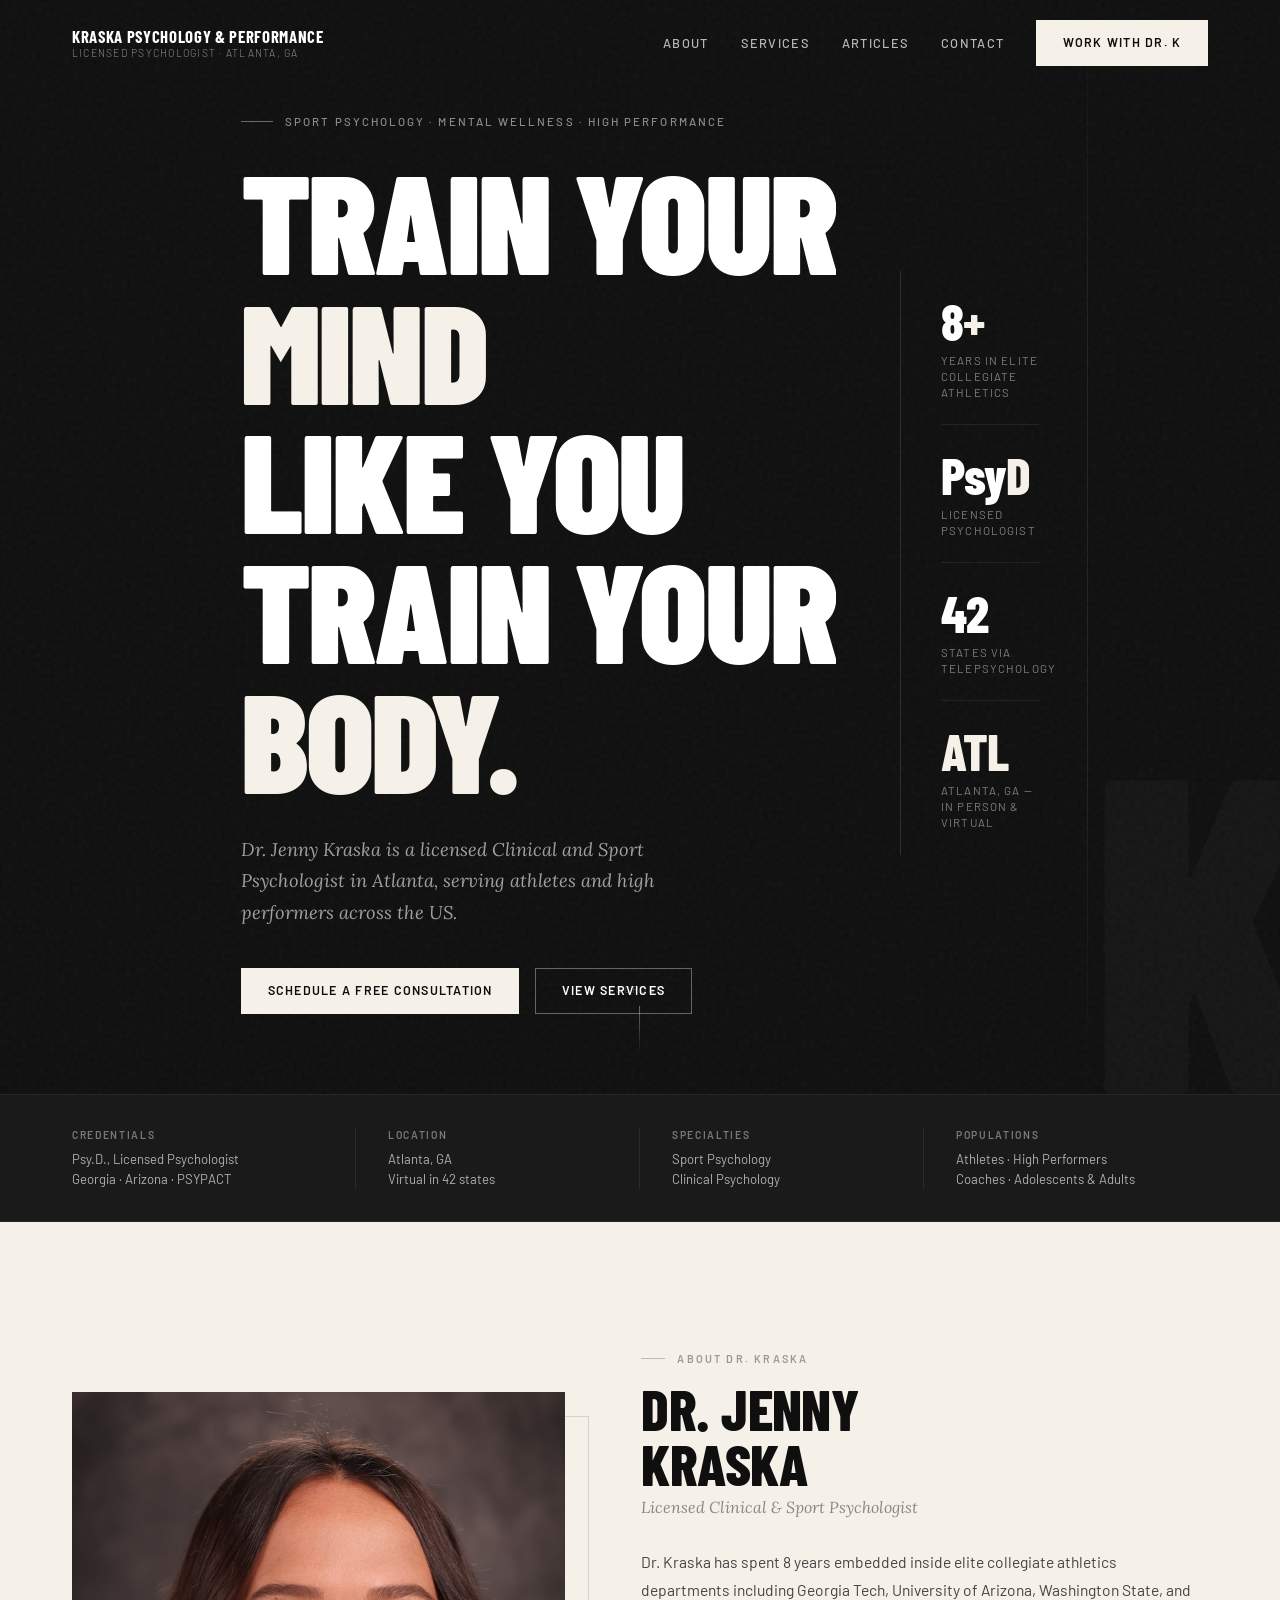
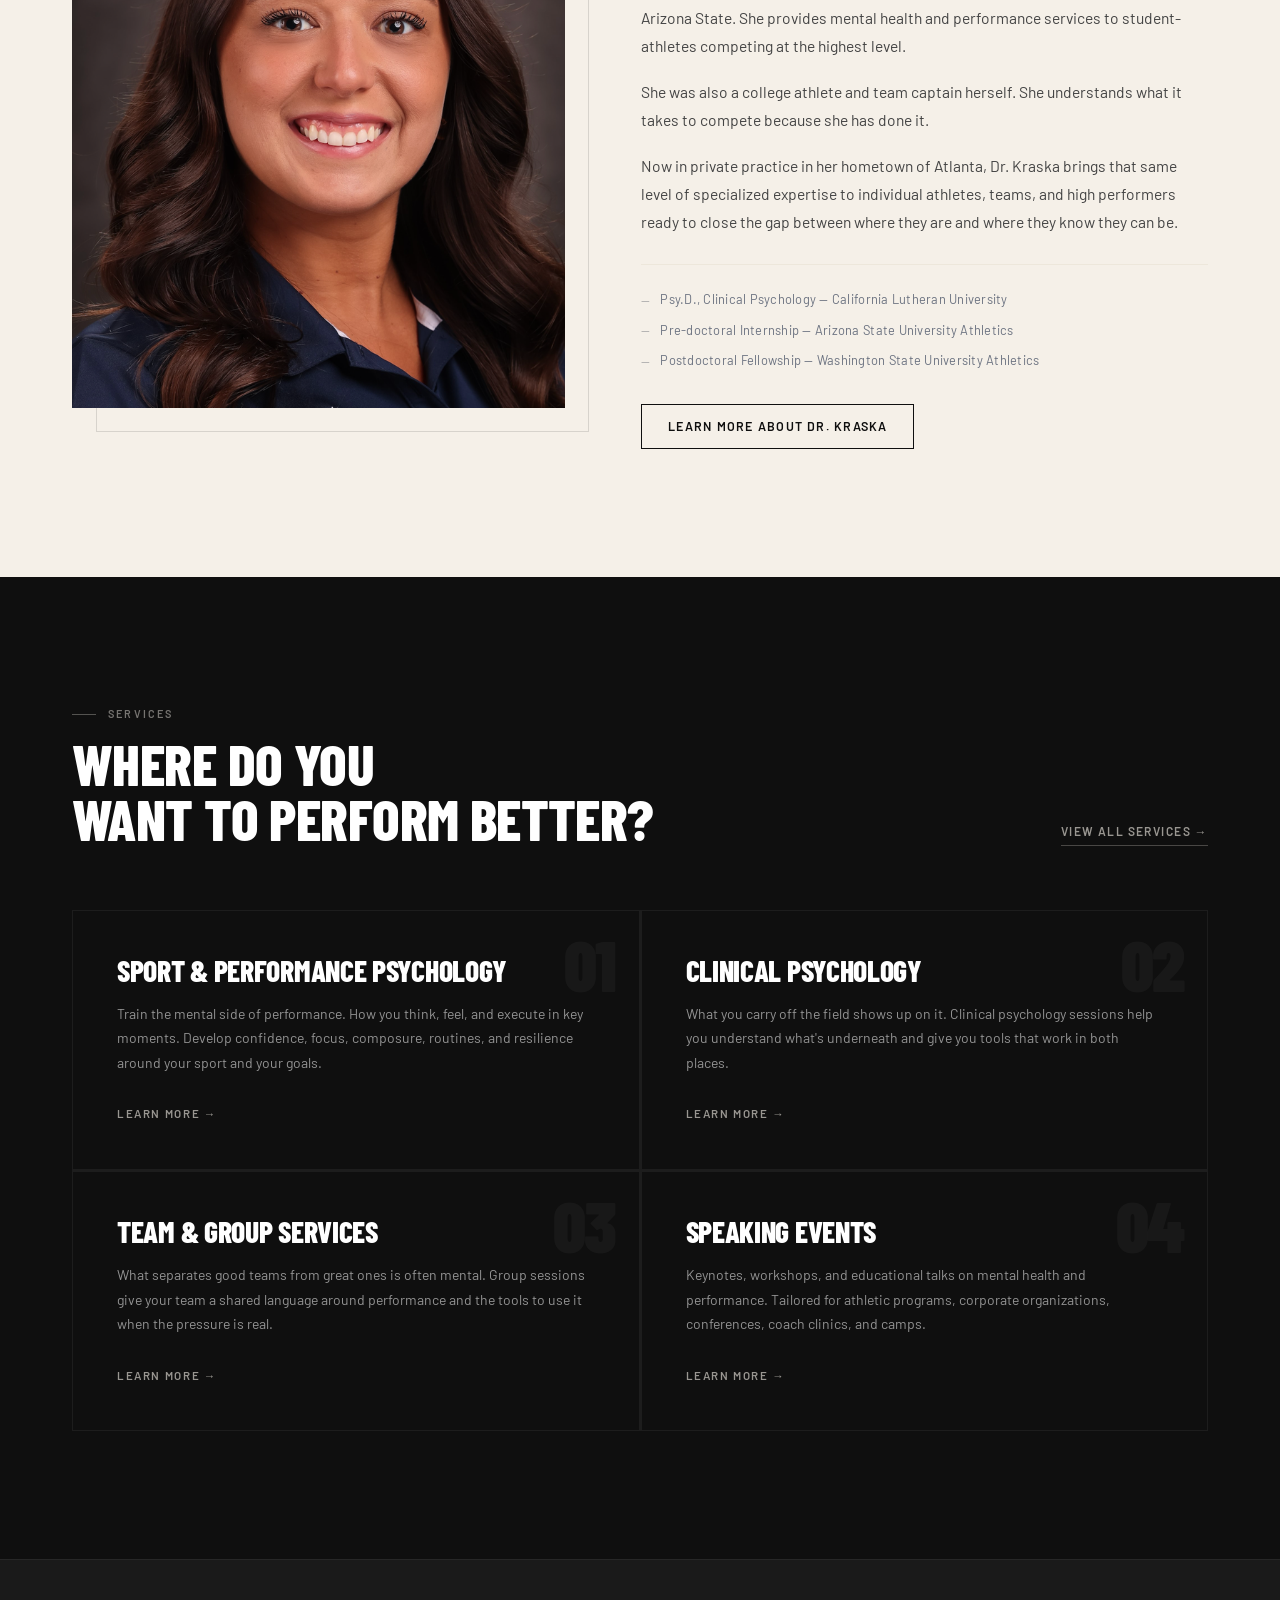
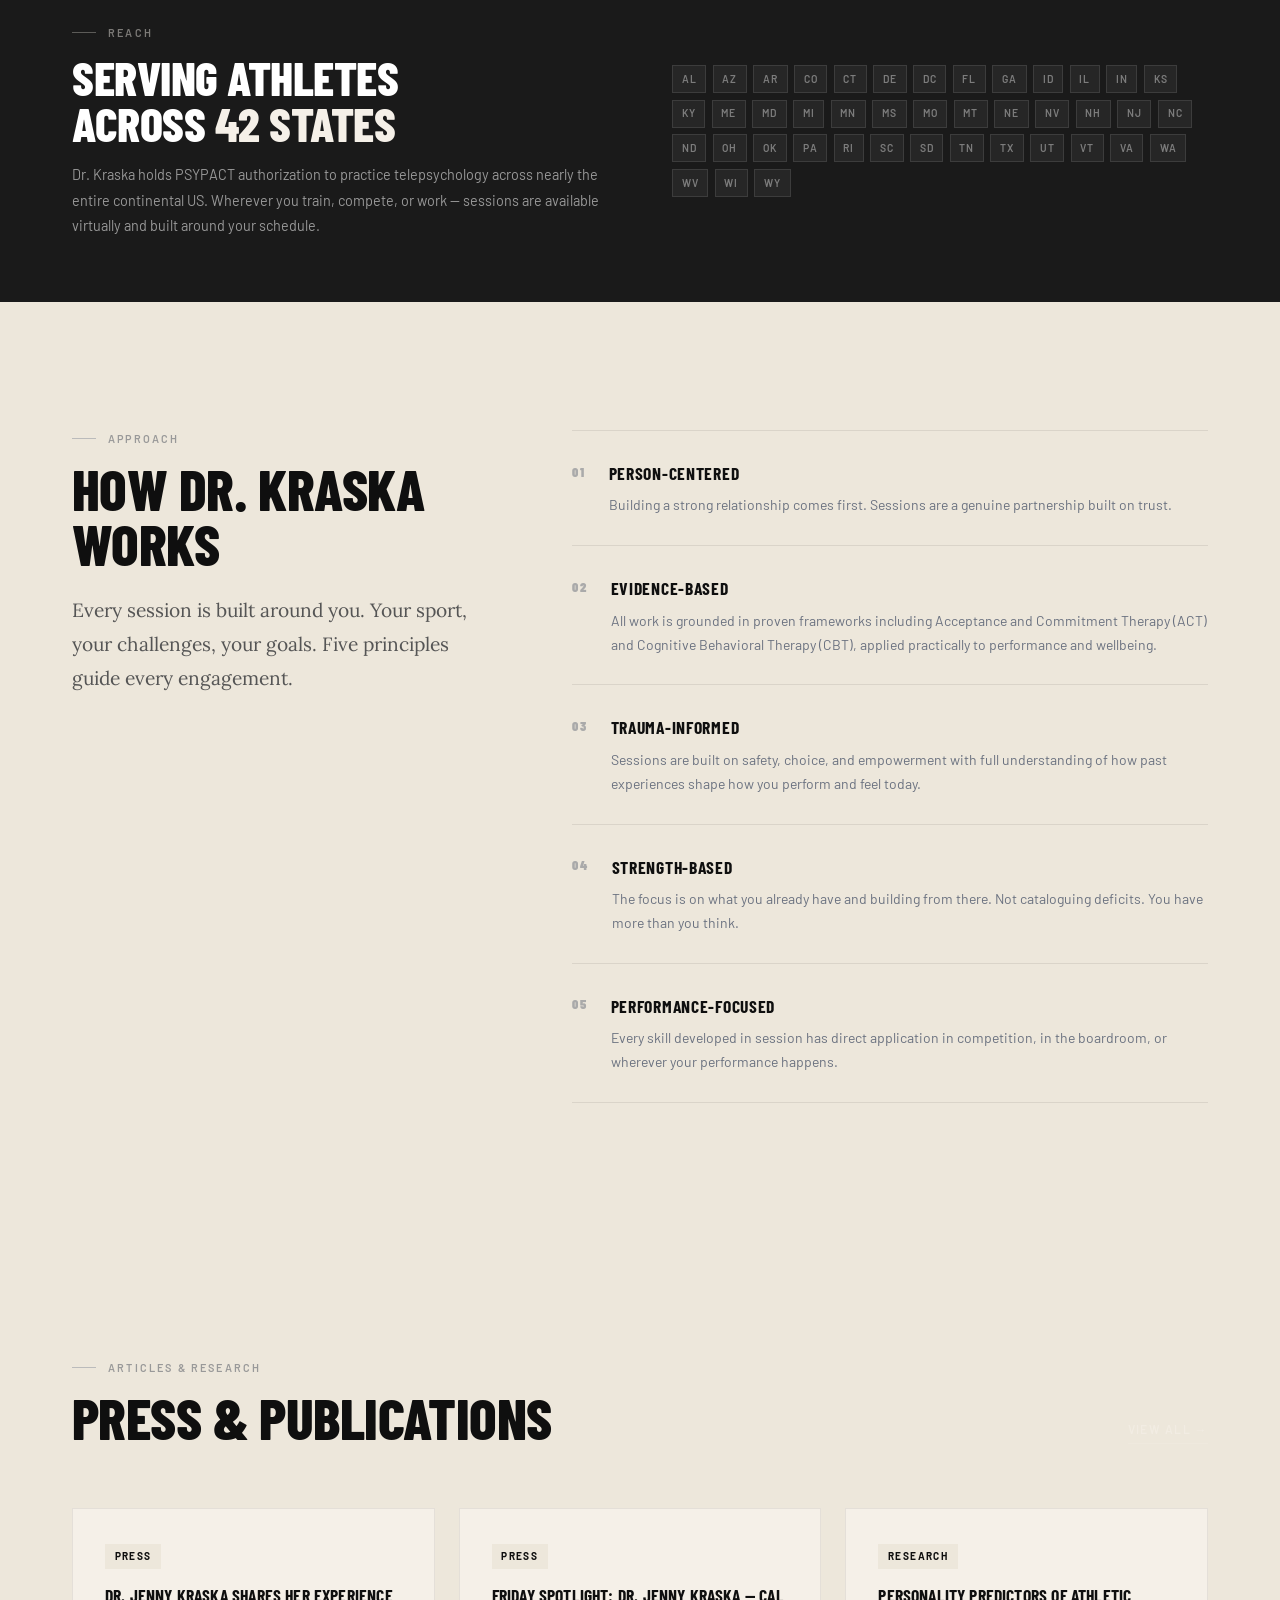
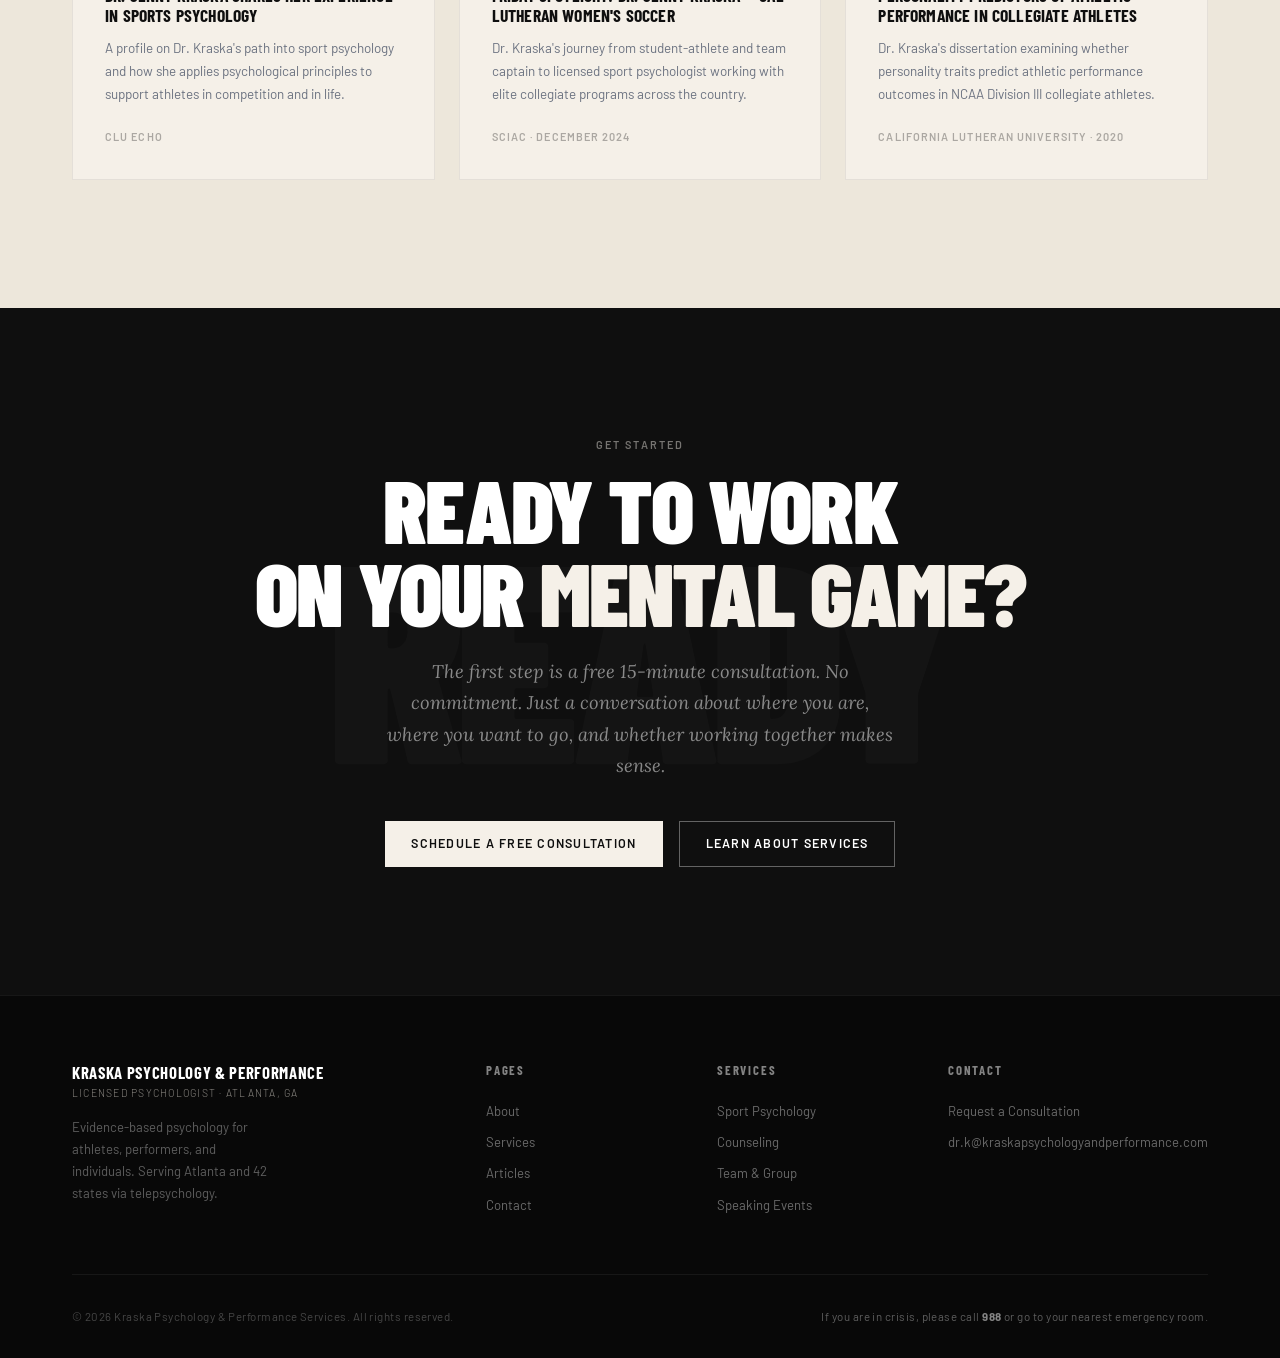
==== commit adb08ba6: "cleaned up wording and updated professional email" ====
--- a/index.html
+++ b/index.html
@@ -130,14 +130,12 @@
           <h2 id="about-heading" class="section-headline fade-up">Dr. Jenny<br>Kraska</h2>
           <p class="about-title fade-up">Licensed Clinical & Sport Psychologist</p>
           <div class="about-body fade-up">
-            <p>Dr. Kraska spent 8 years embedded inside elite collegiate athletics departments — Georgia Tech, University of Arizona, Washington State, and Arizona State — providing mental health and performance services to student-athletes competing at the highest collegiate level.</p>
-            <p>She was also a college athlete herself. Soccer team captain at two schools. She understands what it takes to compete because she has done it.</p>
+            <p>Dr. Kraska has spent 8 years embedded inside elite collegiate athletics departments including Georgia Tech, University of Arizona, Washington State, and Arizona State. She provides mental health and performance services to student-athletes competing at the highest level.</p>
+            <p>She was also a college athlete and team captain herself. She understands what it takes to compete because she has done it.</p>
             <p>Now in private practice in her hometown of Atlanta, Dr. Kraska brings that same level of specialized expertise to individual athletes, teams, and high performers ready to close the gap between where they are and where they know they can be.</p>
           </div>
           <ul class="creds-list fade-up" aria-label="Credentials">
             <li>Psy.D., Clinical Psychology — California Lutheran University</li>
-            <li>Licensed Psychologist — Georgia & Arizona</li>
-            <li>PSYPACT Member — Authorized in 42 States</li>
             <li>Pre-doctoral Internship — Arizona State University Athletics</li>
             <li>Postdoctoral Fellowship — Washington State University Athletics</li>
           </ul>
@@ -160,26 +158,26 @@
       <div class="services-grid">
         <article class="service-card fade-up">
           <div class="service-num" aria-hidden="true">01</div>
-          <h3>Sport Psychology & Performance</h3>
-          <p>Train the mental side of performance — how you think, feel, and execute in key moments. Confidence, focus, composure, routines, and resilience built one-on-one around your sport and your goals.</p>
+          <h3>Sport & Performance Psychology</h3>
+          <p>Train the mental side of performance. How you think, feel, and execute in key moments. Develop confidence, focus, composure, routines, and resilience around your sport and your goals.</p>
           <a href="services.html#sport-psychology" class="service-link">Learn more →</a>
         </article>
         <article class="service-card fade-up fade-up-delay-1">
           <div class="service-num" aria-hidden="true">02</div>
-          <h3>Counseling Services</h3>
-          <p>A judgment-free space to address anxiety, burnout, identity, transitions, and other mental health challenges — with a practitioner who understands the athlete experience from the inside.</p>
+          <h3>Clinical Psychology</h3>
+          <p>What you carry off the field shows up on it. Clinical psychology sessions help you understand what's underneath and give you tools that work in both places.</p>
           <a href="services.html#counseling" class="service-link">Learn more →</a>
         </article>
         <article class="service-card fade-up fade-up-delay-2">
           <div class="service-num" aria-hidden="true">03</div>
           <h3>Team & Group Services</h3>
-          <p>Workshops and presentations that give teams a shared language around mental performance — building cohesion, accountability, and consistency under pressure for athletic programs and organizations.</p>
+          <p>What separates good teams from great ones is often mental. Group sessions give your team a shared language around performance and the tools to use it when the pressure is real.</p>
           <a href="services.html#team-consulting" class="service-link">Learn more →</a>
         </article>
         <article class="service-card fade-up fade-up-delay-3">
           <div class="service-num" aria-hidden="true">04</div>
           <h3>Speaking Events</h3>
-          <p>Keynotes, workshops, and educational talks on mental health and performance — tailored for athletic programs, corporate organizations, conferences, coach clinics, and camps.</p>
+          <p>Keynotes, workshops, and educational talks on mental health and performance. Tailored for athletic programs, corporate organizations, conferences, coach clinics, and camps.</p>
           <a href="services.html#speaking" class="service-link">Learn more →</a>
         </article>
       </div>
@@ -209,35 +207,35 @@
         <div class="approach-left">
           <p class="section-label">Approach</p>
           <h2 id="approach-heading" class="section-headline fade-up">How Dr. Kraska Works</h2>
-          <p class="approach-body fade-up">Every session is built around you — your sport, your challenges, your goals. Five principles guide every engagement.</p>
+          <p class="approach-body fade-up">Every session is built around you. Your sport, your challenges, your goals. Five principles guide every engagement.</p>
         </div>
         <div class="approach-pillars">
           <div class="pillar fade-up">
             <span class="pillar-num">01</span>
             <div>
               <h4>Person-Centered</h4>
-              <p>The therapeutic relationship comes first. Sessions are a genuine partnership — built on trust, not a template.</p>
+              <p>Building a strong relationship comes first. Sessions are a genuine partnership built on trust.</p>
             </div>
           </div>
           <div class="pillar fade-up fade-up-delay-1">
             <span class="pillar-num">02</span>
             <div>
               <h4>Evidence-Based</h4>
-              <p>All work is grounded in proven frameworks — Acceptance and Commitment Therapy (ACT) and Cognitive Behavioral Therapy (CBT) — applied practically to performance and wellbeing.</p>
+              <p>All work is grounded in proven frameworks including Acceptance and Commitment Therapy (ACT) and Cognitive Behavioral Therapy (CBT), applied practically to performance and wellbeing.</p>
             </div>
           </div>
           <div class="pillar fade-up fade-up-delay-2">
             <span class="pillar-num">03</span>
             <div>
               <h4>Trauma-Informed</h4>
-              <p>Sessions are built on safety, choice, and empowerment — with full understanding of how past experiences shape how you perform and feel today.</p>
+              <p>Sessions are built on safety, choice, and empowerment with full understanding of how past experiences shape how you perform and feel today.</p>
             </div>
           </div>
           <div class="pillar fade-up fade-up-delay-3">
             <span class="pillar-num">04</span>
             <div>
               <h4>Strength-Based</h4>
-              <p>The focus is on what you already have and building from there — not cataloguing deficits. You have more than you think.</p>
+              <p>The focus is on what you already have and building from there. Not cataloguing deficits. You have more than you think.</p>
             </div>
           </div>
           <div class="pillar fade-up fade-up-delay-4">
@@ -329,7 +327,7 @@
     <div class="container">
       <p class="section-label">Get Started</p>
       <h2 id="cta-heading" class="cta-headline">Ready to Work<br>on Your <span class="gold">Mental Game?</span></h2>
-      <p class="cta-sub">The first step is a free 15-minute consultation. No commitment — just a conversation about where you are, where you want to go, and whether working together makes sense.</p>
+      <p class="cta-sub">The first step is a free 15-minute consultation. No commitment. Just a conversation about where you are, where you want to go, and whether working together makes sense.</p>
       <div class="cta-actions">
         <a href="contact.html" class="btn btn-primary">Schedule a Free Consultation</a>
         <a href="services.html" class="btn btn-ghost">Learn About Services</a>
@@ -368,7 +366,7 @@
         <h4>Contact</h4>
         <a href="contact.html">Request a Consultation</a>
         <!-- PLACEHOLDER: replace with professional practice email -->
-        <a href="/cdn-cgi/l/email-protection#9afee8b4f0fff4f4f3fcffe8f1e8fbe9f1fbdafdf7fbf3f6b4f9f5f7"><span class="__cf_email__" data-cfemail="4327316d29262d2d2a25263128312230282203242e222a2f6d202c2e">[email&#160;protected]</span></a>
+        <a href="mailto:dr.k@kraskapsychologyandperformance.com">dr.k@kraskapsychologyandperformance.com</a>
       </div>
     </div>
     <div class="footer-bottom">
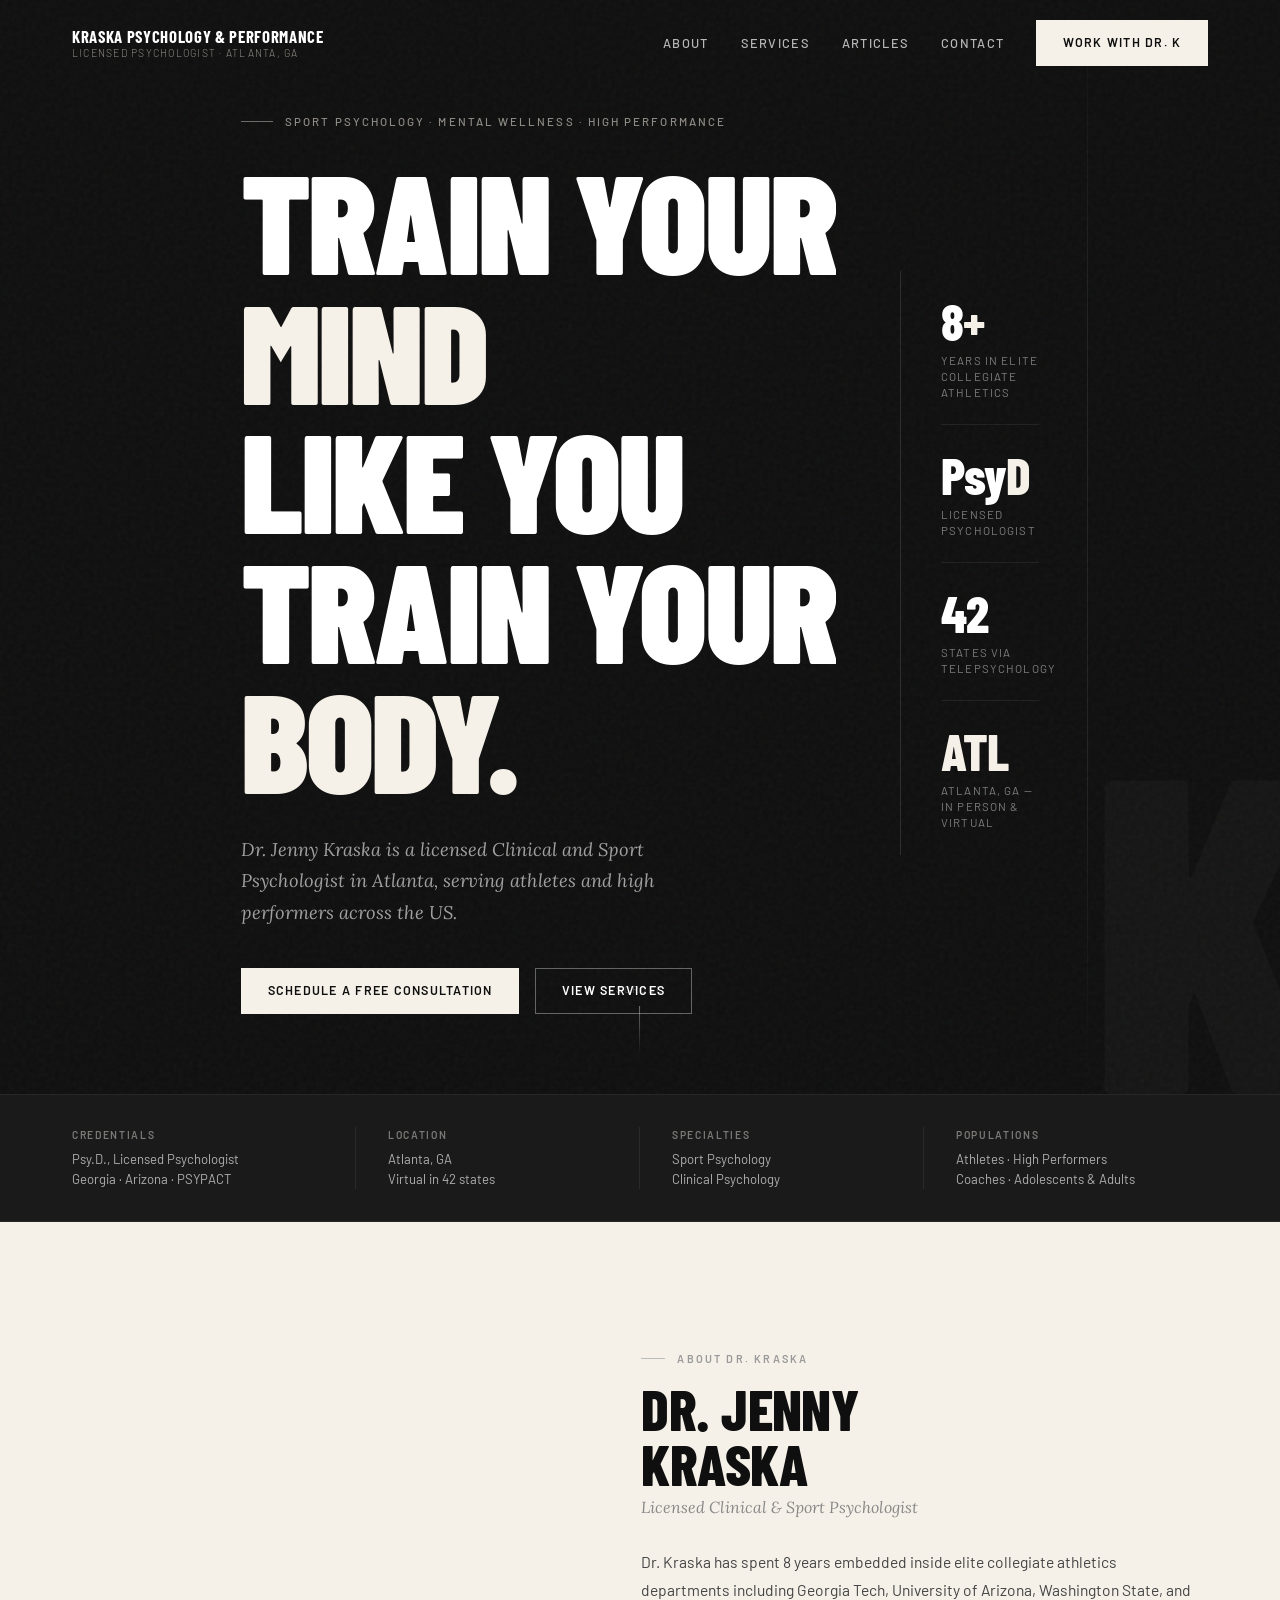
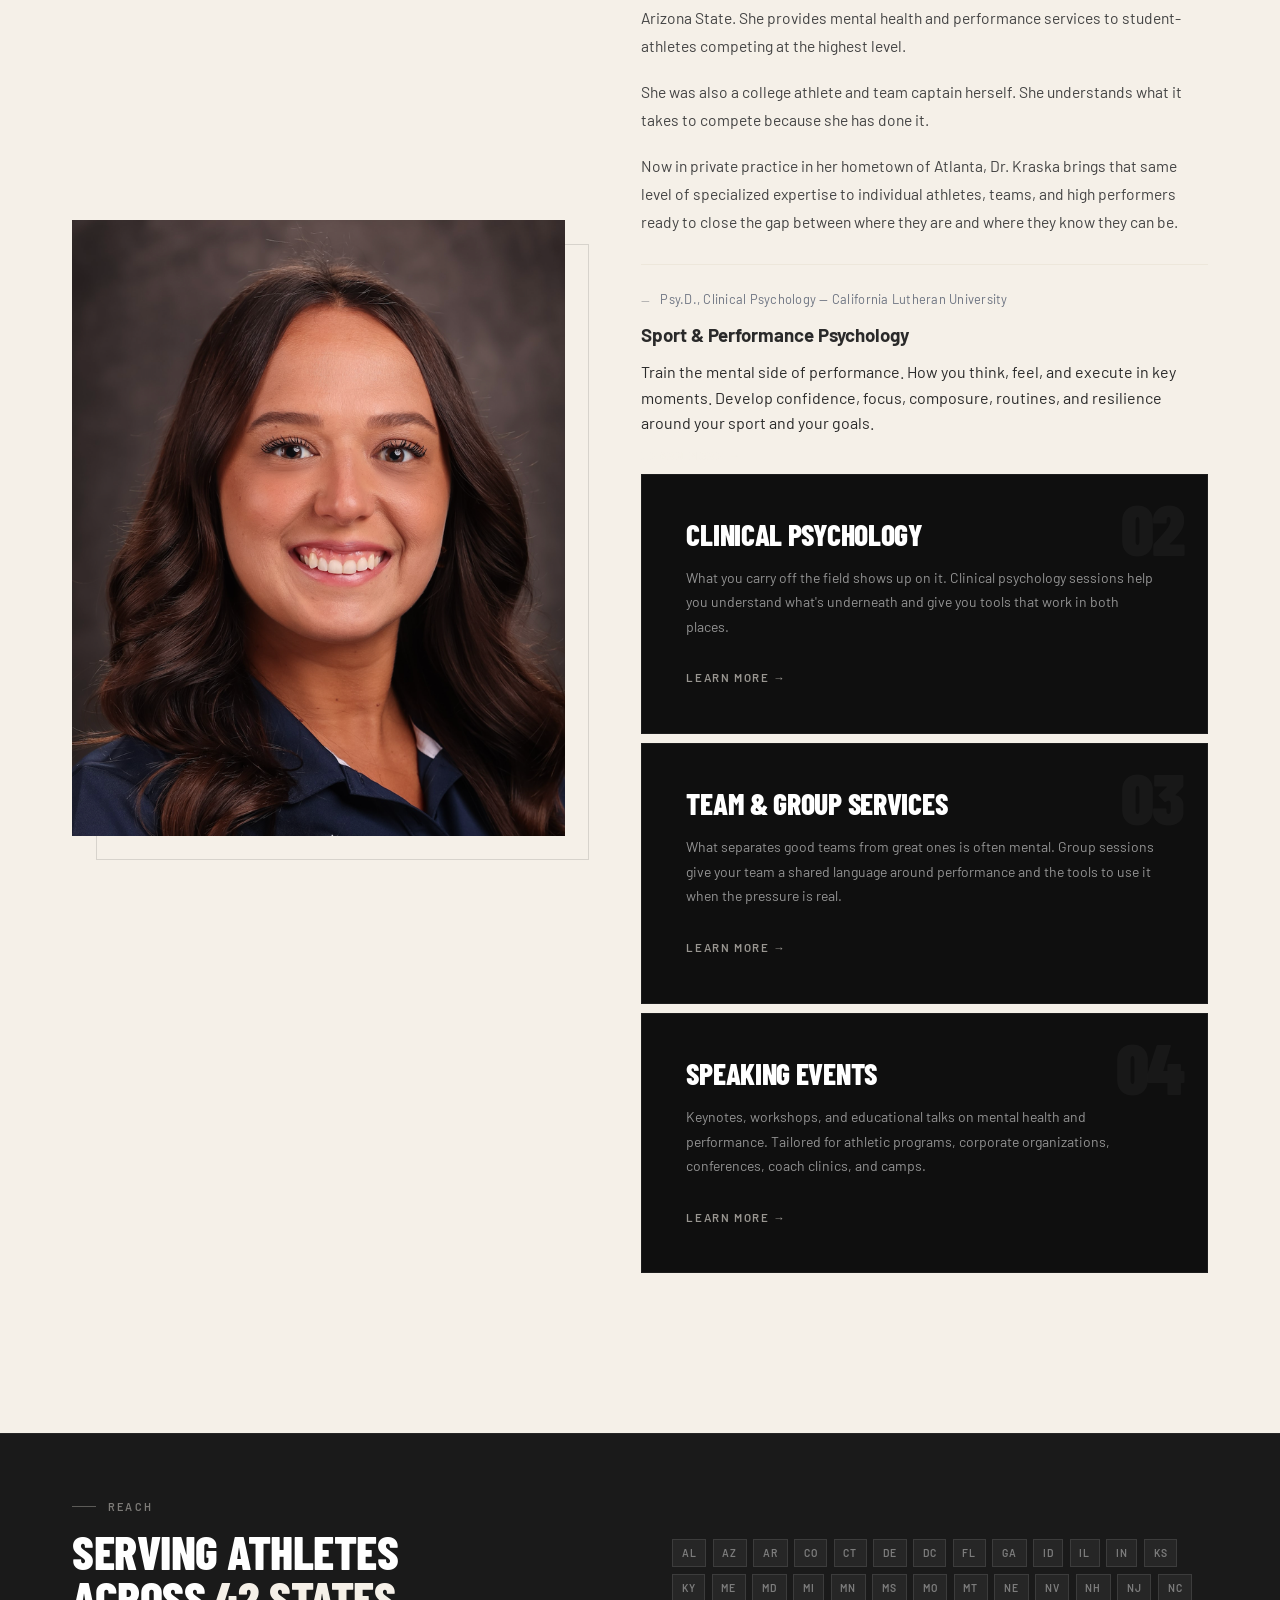
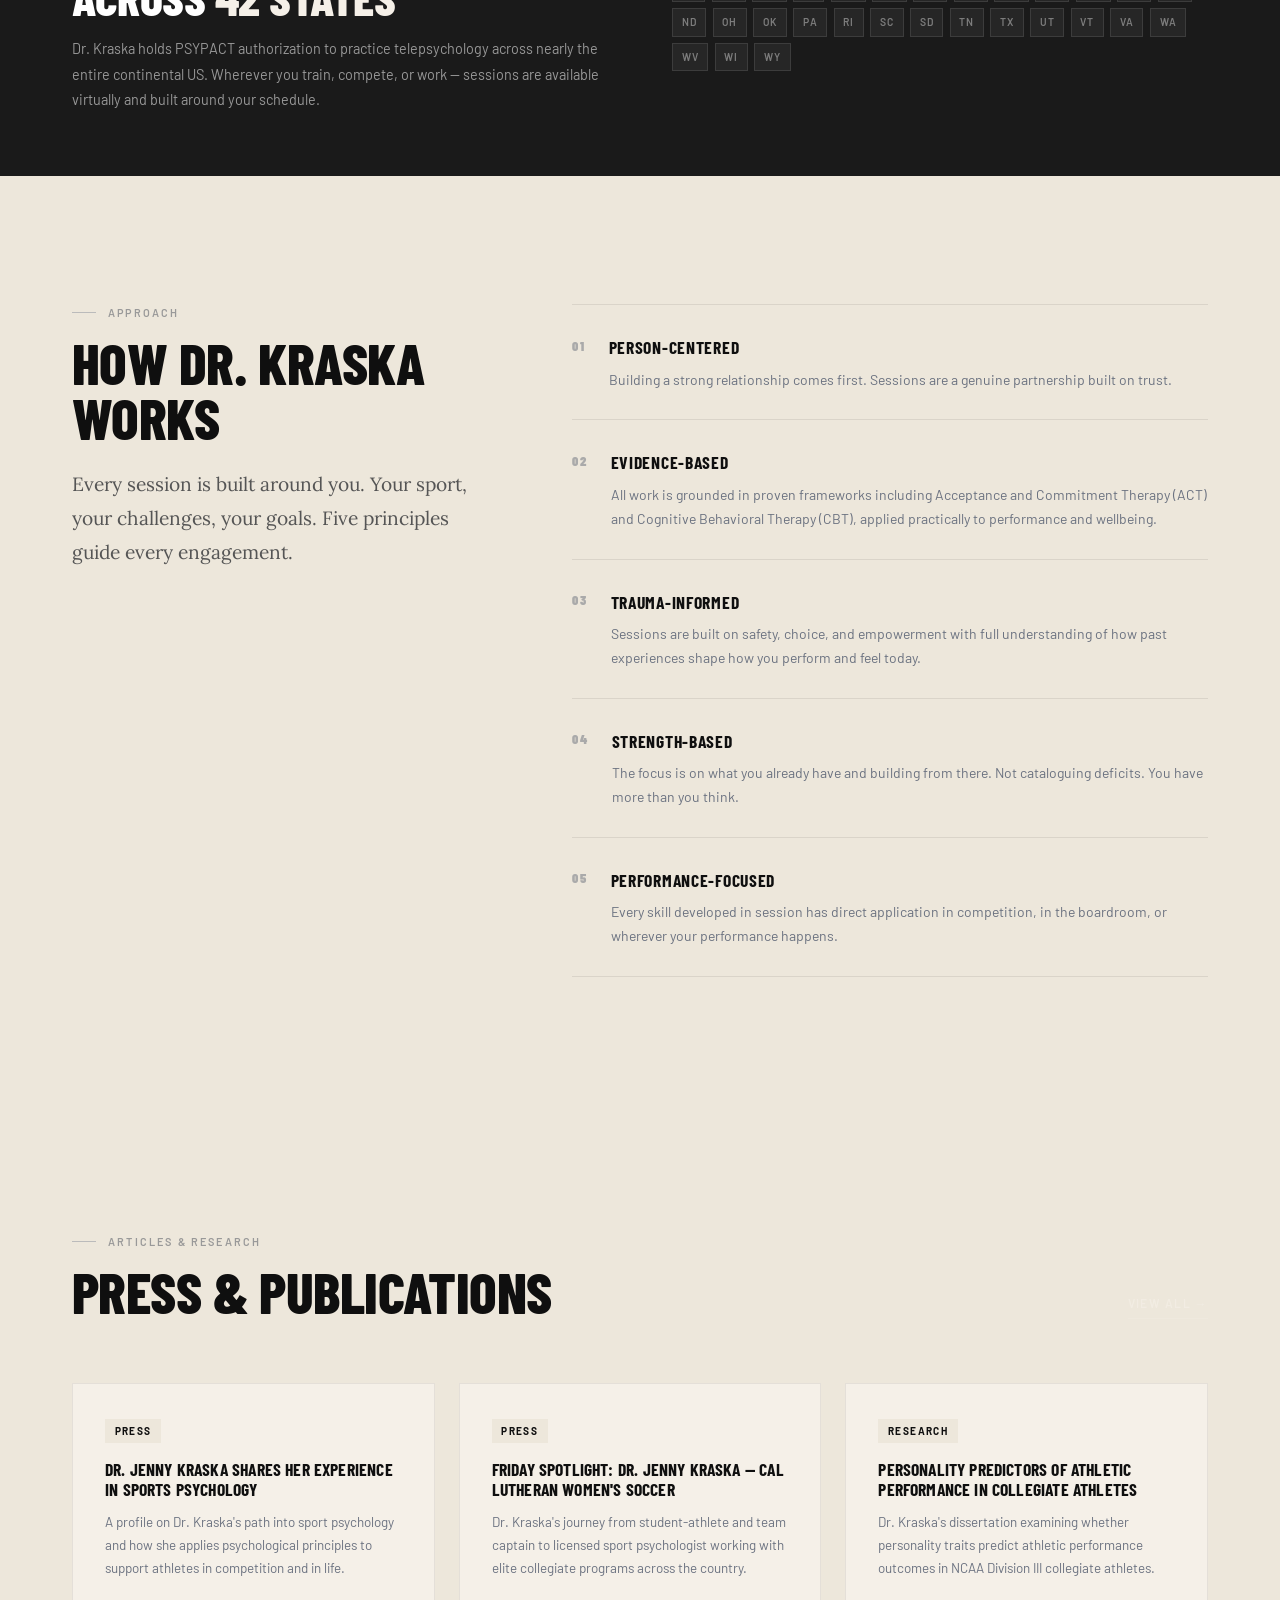
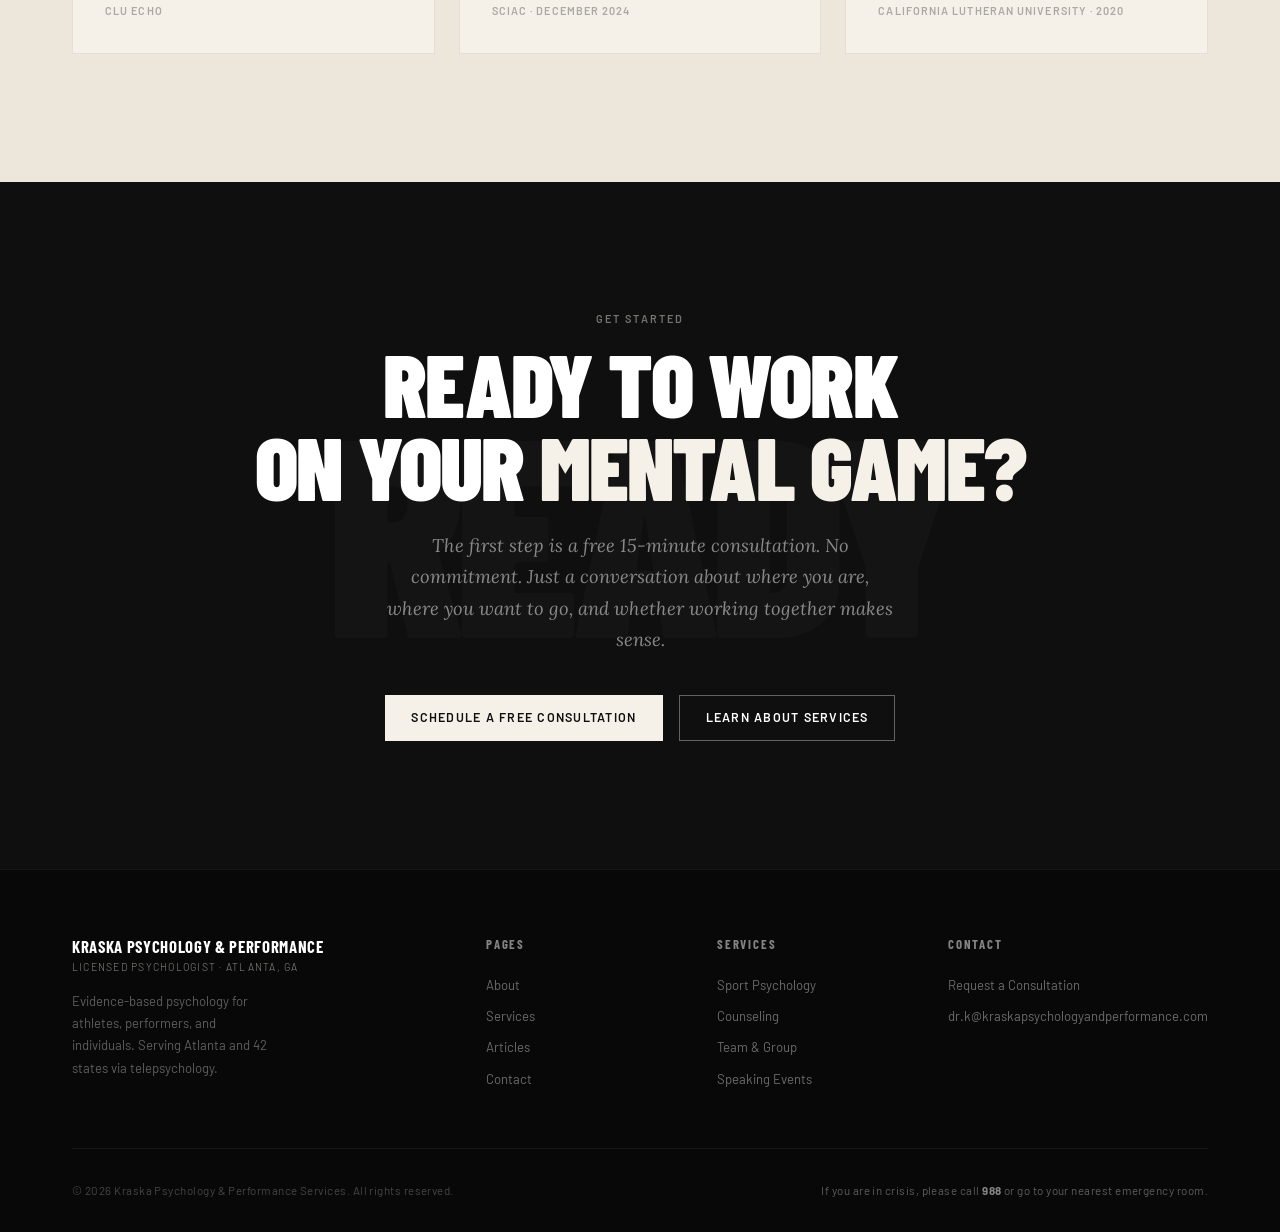
==== commit 18e6c1e3: "Merge branch 'main' into kpps-renovation" ====
--- a/index.html
+++ b/index.html
@@ -136,28 +136,6 @@
           </div>
           <ul class="creds-list fade-up" aria-label="Credentials">
             <li>Psy.D., Clinical Psychology — California Lutheran University</li>
-            <li>Pre-doctoral Internship — Arizona State University Athletics</li>
-            <li>Postdoctoral Fellowship — Washington State University Athletics</li>
-          </ul>
-          <a href="about.html" class="btn btn-outline fade-up">Learn More About Dr. Kraska</a>
-        </div>
-      </div>
-    </div>
-  </section>
-
-  <!-- ── SERVICES ───────────────────────────────────────────────── -->
-  <section class="services-section" aria-labelledby="services-heading">
-    <div class="container">
-      <div class="services-header">
-        <div>
-          <p class="section-label">Services</p>
-          <h2 id="services-heading" class="section-headline fade-up">Where Do You<br>Want to Perform Better?</h2>
-        </div>
-        <a href="services.html" class="view-all-link fade-up">View all services →</a>
-      </div>
-      <div class="services-grid">
-        <article class="service-card fade-up">
-          <div class="service-num" aria-hidden="true">01</div>
           <h3>Sport & Performance Psychology</h3>
           <p>Train the mental side of performance. How you think, feel, and execute in key moments. Develop confidence, focus, composure, routines, and resilience around your sport and your goals.</p>
           <a href="services.html#sport-psychology" class="service-link">Learn more →</a>
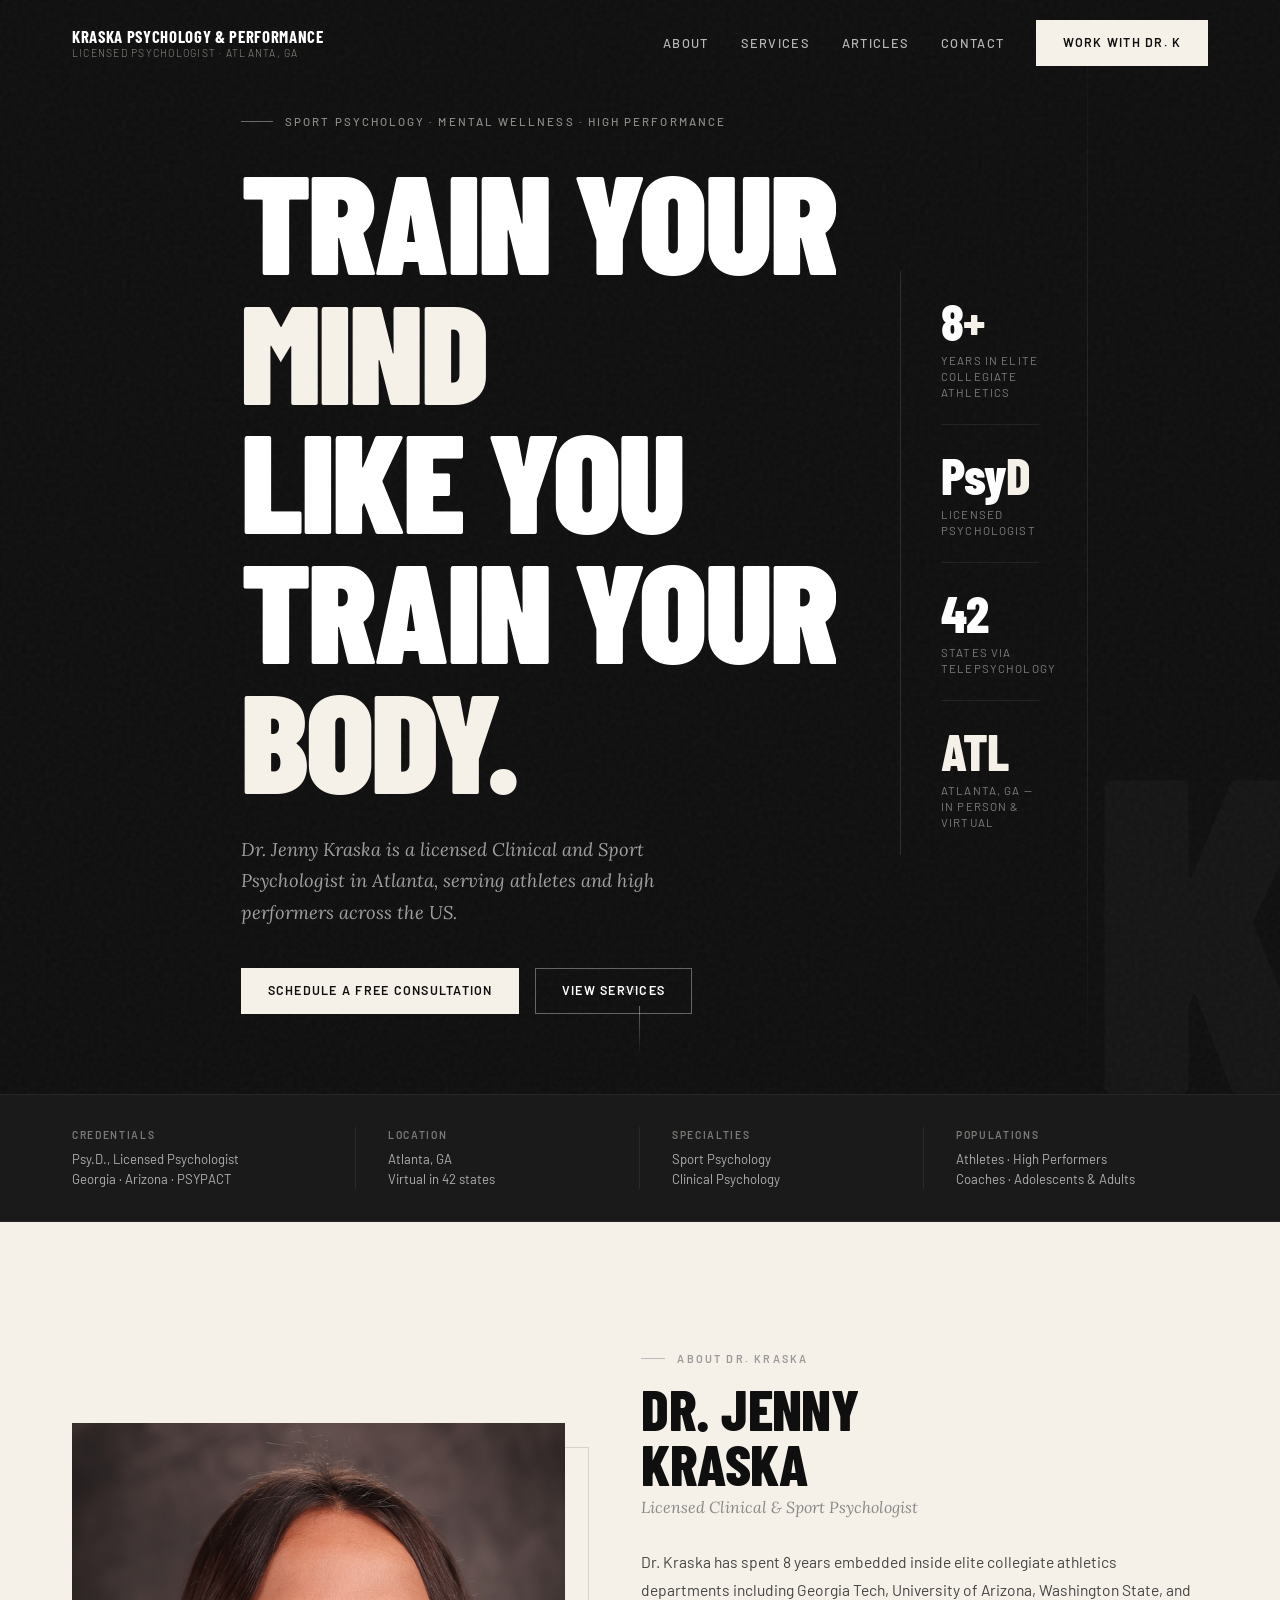
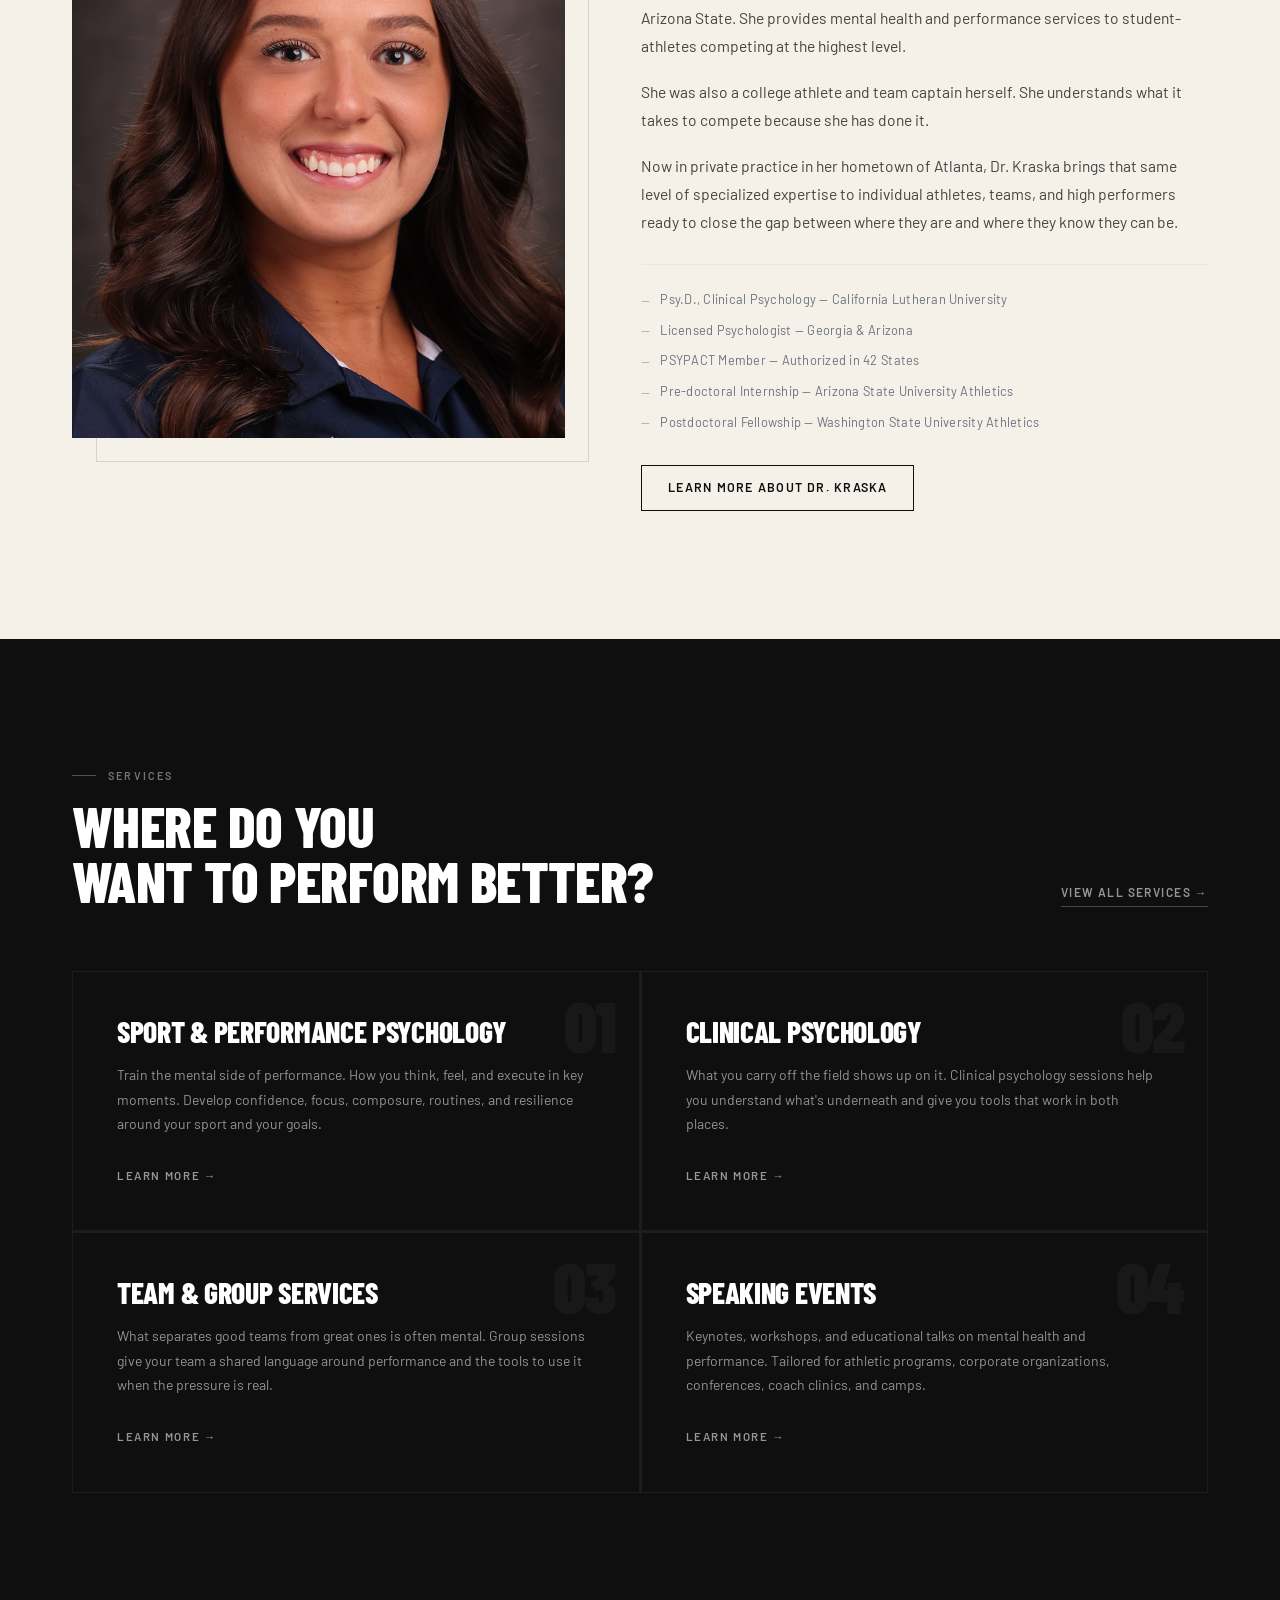
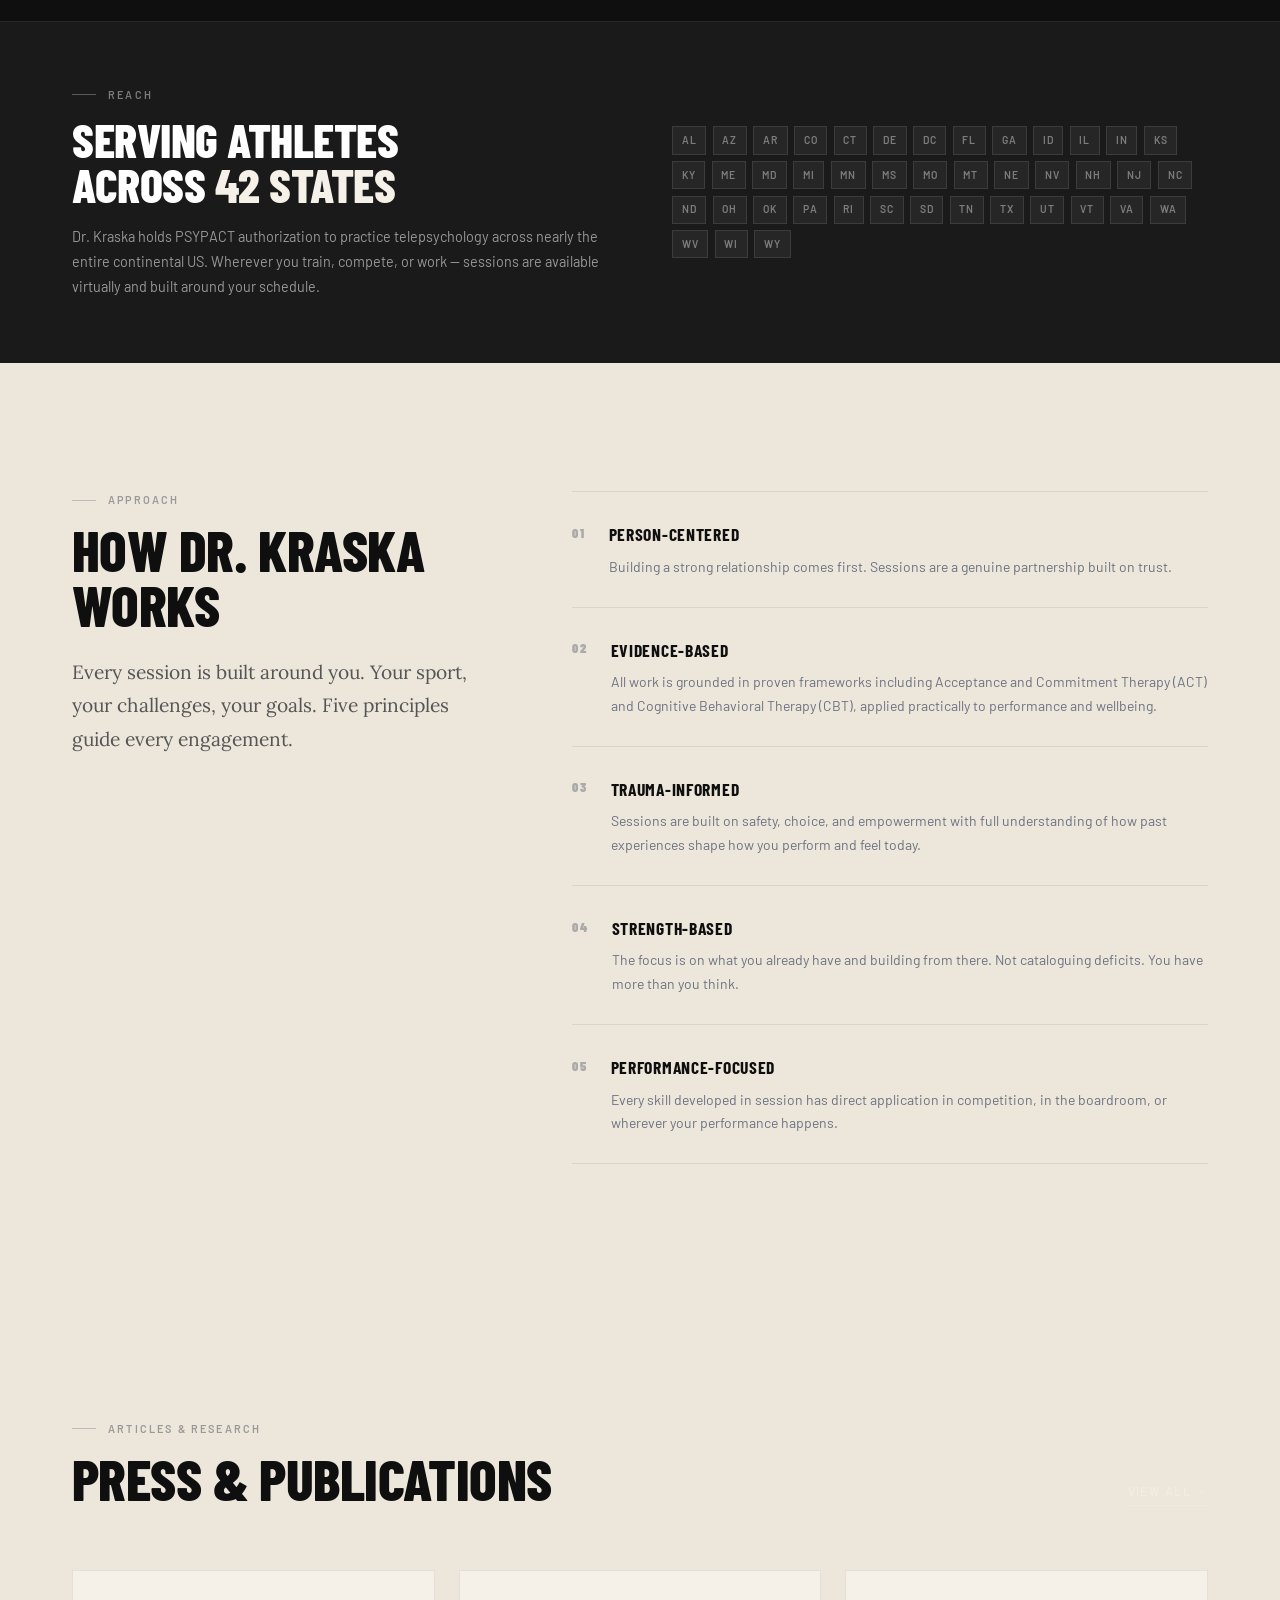
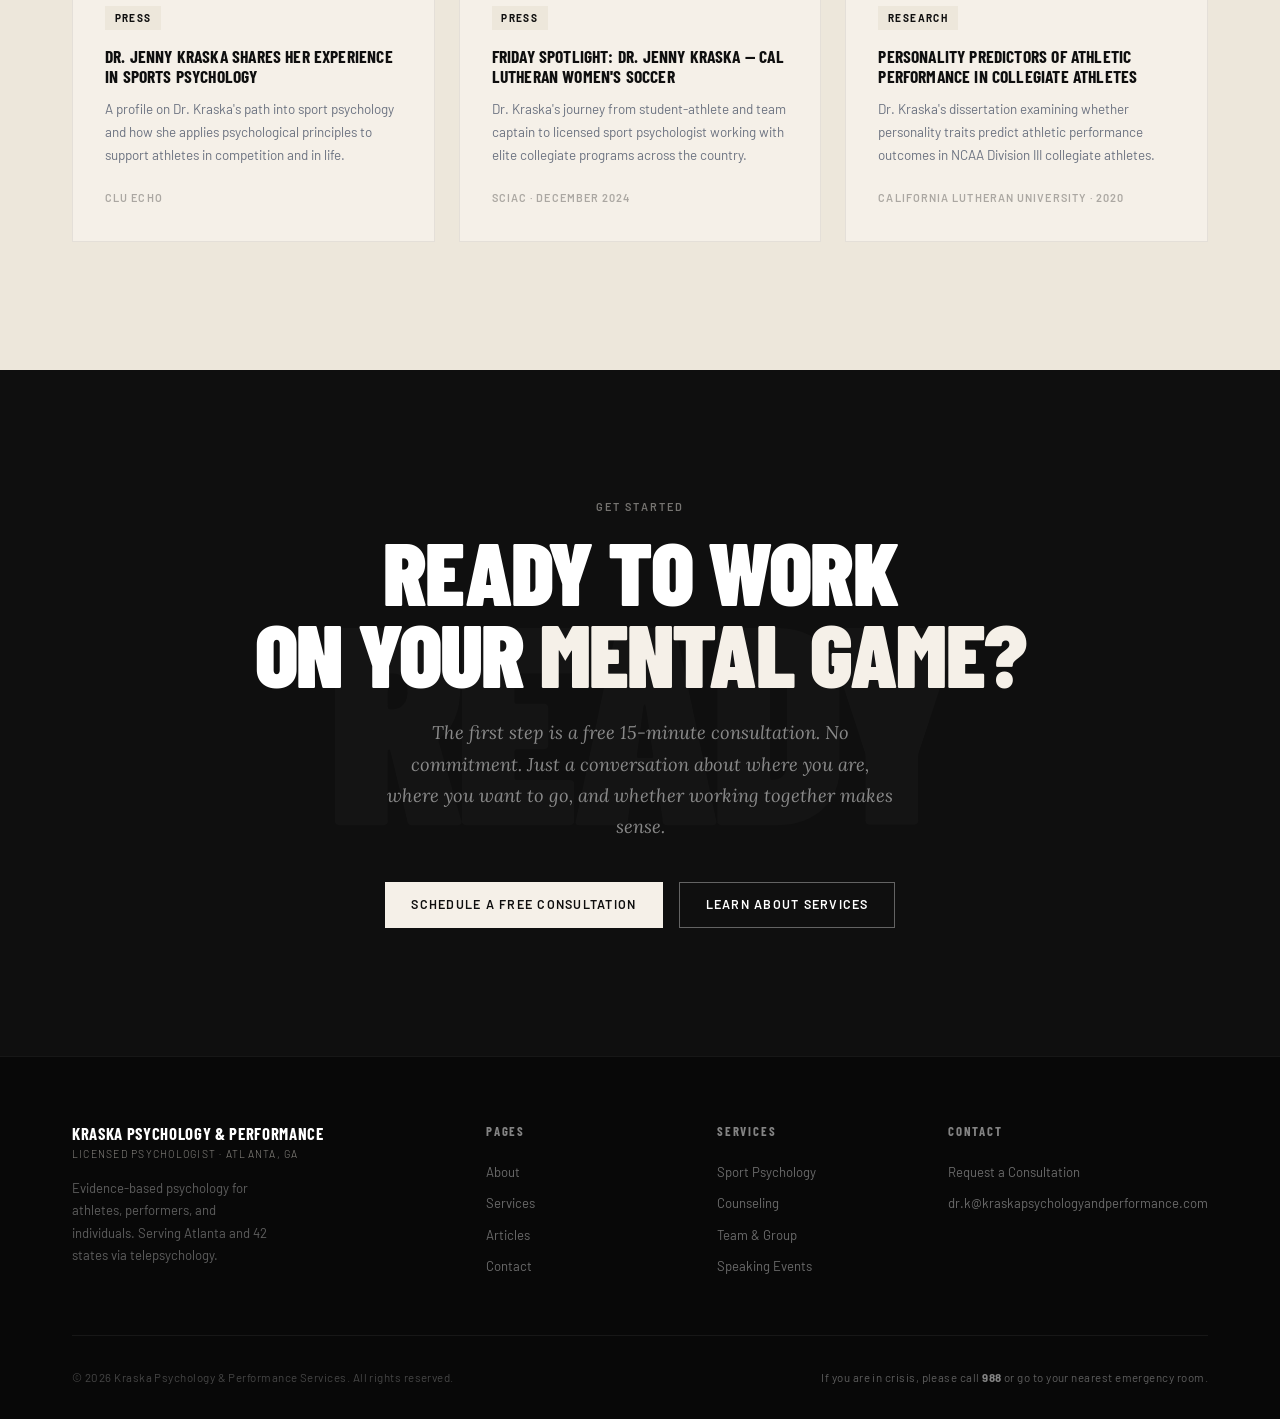
==== commit 96aa5941: "fixed malfunctions" ====
--- a/index.html
+++ b/index.html
@@ -78,7 +78,7 @@
             <div class="hero-stat-label">Licensed Psychologist</div>
           </div>
           <div class="hero-stat">
-            <div class="hero-stat-number"><span class="count-up" data-target=42">0</span></div>
+            <div class="hero-stat-number"><span class="count-up" data-target="42">0</span></div>
             <div class="hero-stat-label">States via Telepsychology</div>
           </div>
           <div class="hero-stat">
@@ -118,12 +118,12 @@
     </div>
   </div>
 
-  <!-- ── ABOUT ──────────────────────────────────────────────────── -->
+    <!-- ── ABOUT ──────────────────────────────────────────────────── -->
   <section class="section about-section" aria-labelledby="about-heading">
     <div class="container">
       <div class="about-grid">
         <div class="about-photo-wrap fade-up">
-          <img src="assets/img/dr_kraska_headshot.webp">
+          <img src="assets/img/dr_kraska_headshot.webp" alt="Dr. Jenny Kraska" loading="lazy" />
         </div>
         <div class="about-content">
           <p class="section-label">About Dr. Kraska</p>
@@ -136,6 +136,30 @@
           </div>
           <ul class="creds-list fade-up" aria-label="Credentials">
             <li>Psy.D., Clinical Psychology — California Lutheran University</li>
+            <li>Licensed Psychologist — Georgia & Arizona</li>
+            <li>PSYPACT Member — Authorized in 42 States</li>
+            <li>Pre-doctoral Internship — Arizona State University Athletics</li>
+            <li>Postdoctoral Fellowship — Washington State University Athletics</li>
+          </ul>
+          <a href="about.html" class="btn btn-outline fade-up">Learn More About Dr. Kraska</a>
+        </div>
+      </div>
+    </div>
+  </section>
+
+    <!-- ── SERVICES ───────────────────────────────────────────────── -->
+  <section class="services-section" aria-labelledby="services-heading">
+    <div class="container">
+      <div class="services-header">
+        <div>
+          <p class="section-label">Services</p>
+          <h2 id="services-heading" class="section-headline fade-up">Where Do You<br>Want to Perform Better?</h2>
+        </div>
+        <a href="services.html" class="view-all-link fade-up">View all services →</a>
+      </div>
+      <div class="services-grid">
+        <article class="service-card fade-up">
+          <div class="service-num" aria-hidden="true">01</div>
           <h3>Sport & Performance Psychology</h3>
           <p>Train the mental side of performance. How you think, feel, and execute in key moments. Develop confidence, focus, composure, routines, and resilience around your sport and your goals.</p>
           <a href="services.html#sport-psychology" class="service-link">Learn more →</a>
@@ -227,45 +251,6 @@
       </div>
     </div>
   </section>
-
-  <!-- ── TESTIMONIALS ───────────────────────────────────────────── --> 
-  <!-- <section class="section testimonials-section" aria-labelledby="testimonials-heading">
-    <div class="container">
-      <div class="testimonials-header">
-        <p class="section-label">Testimonials</p>
-        <h2 id="testimonials-heading" class="section-headline fade-up">What Clients Say</h2>
-      </div>
-      <div class="testimonials-grid">
-        <div class="testimonial-card fade-up">
-          <div class="testimonial-stars" aria-label="5 stars">
-            <span class="star">★</span><span class="star">★</span><span class="star">★</span><span class="star">★</span><span class="star">★</span>
-          </div> -->
-          <!-- PLACEHOLDER — replace with real testimonial --> <!-- 
-          <p class="testimonial-text">"Working with Dr. Kraska changed how I approach competition. The tools she gave me didn't just help on the field — they changed how I handle everything."</p>
-          <p class="testimonial-attribution">Collegiate Athlete</p>
-          <p class="testimonial-placeholder-note">[ PLACEHOLDER — insert real testimonial ]</p>
-        </div>
-        <div class="testimonial-card fade-up fade-up-delay-1">
-          <div class="testimonial-stars" aria-label="5 stars">
-            <span class="star">★</span><span class="star">★</span><span class="star">★</span><span class="star">★</span><span class="star">★</span>
-          </div> -->
-          <!-- PLACEHOLDER — replace with real testimonial --> <!--
-          <p class="testimonial-text">"I'd been carrying performance anxiety for years. Dr. Kraska helped me understand what was actually happening and gave me real skills to work through it."</p>
-          <p class="testimonial-attribution">High School Athlete</p>
-          <p class="testimonial-placeholder-note">[ PLACEHOLDER — insert real testimonial ]</p>
-        </div>
-        <div class="testimonial-card fade-up fade-up-delay-2">
-          <div class="testimonial-stars" aria-label="5 stars">
-            <span class="star">★</span><span class="star">★</span><span class="star">★</span><span class="star">★</span><span class="star">★</span>
-          </div> -->
-          <!-- PLACEHOLDER — replace with real testimonial --> <!--
-          <p class="testimonial-text">"The team workshop Dr. Kraska ran gave us a shared language we still use. It changed how we talk about pressure and how we show up for each other."</p>
-          <p class="testimonial-attribution">Team Coach</p>
-          <p class="testimonial-placeholder-note">[ PLACEHOLDER — insert real testimonial ]</p>
-        </div>
-      </div>
-    </div>
-  </section> --> 
 
   <!-- ── ARTICLES ───────────────────────────────────────────────── -->
   <section class="section articles-section" aria-labelledby="articles-heading">
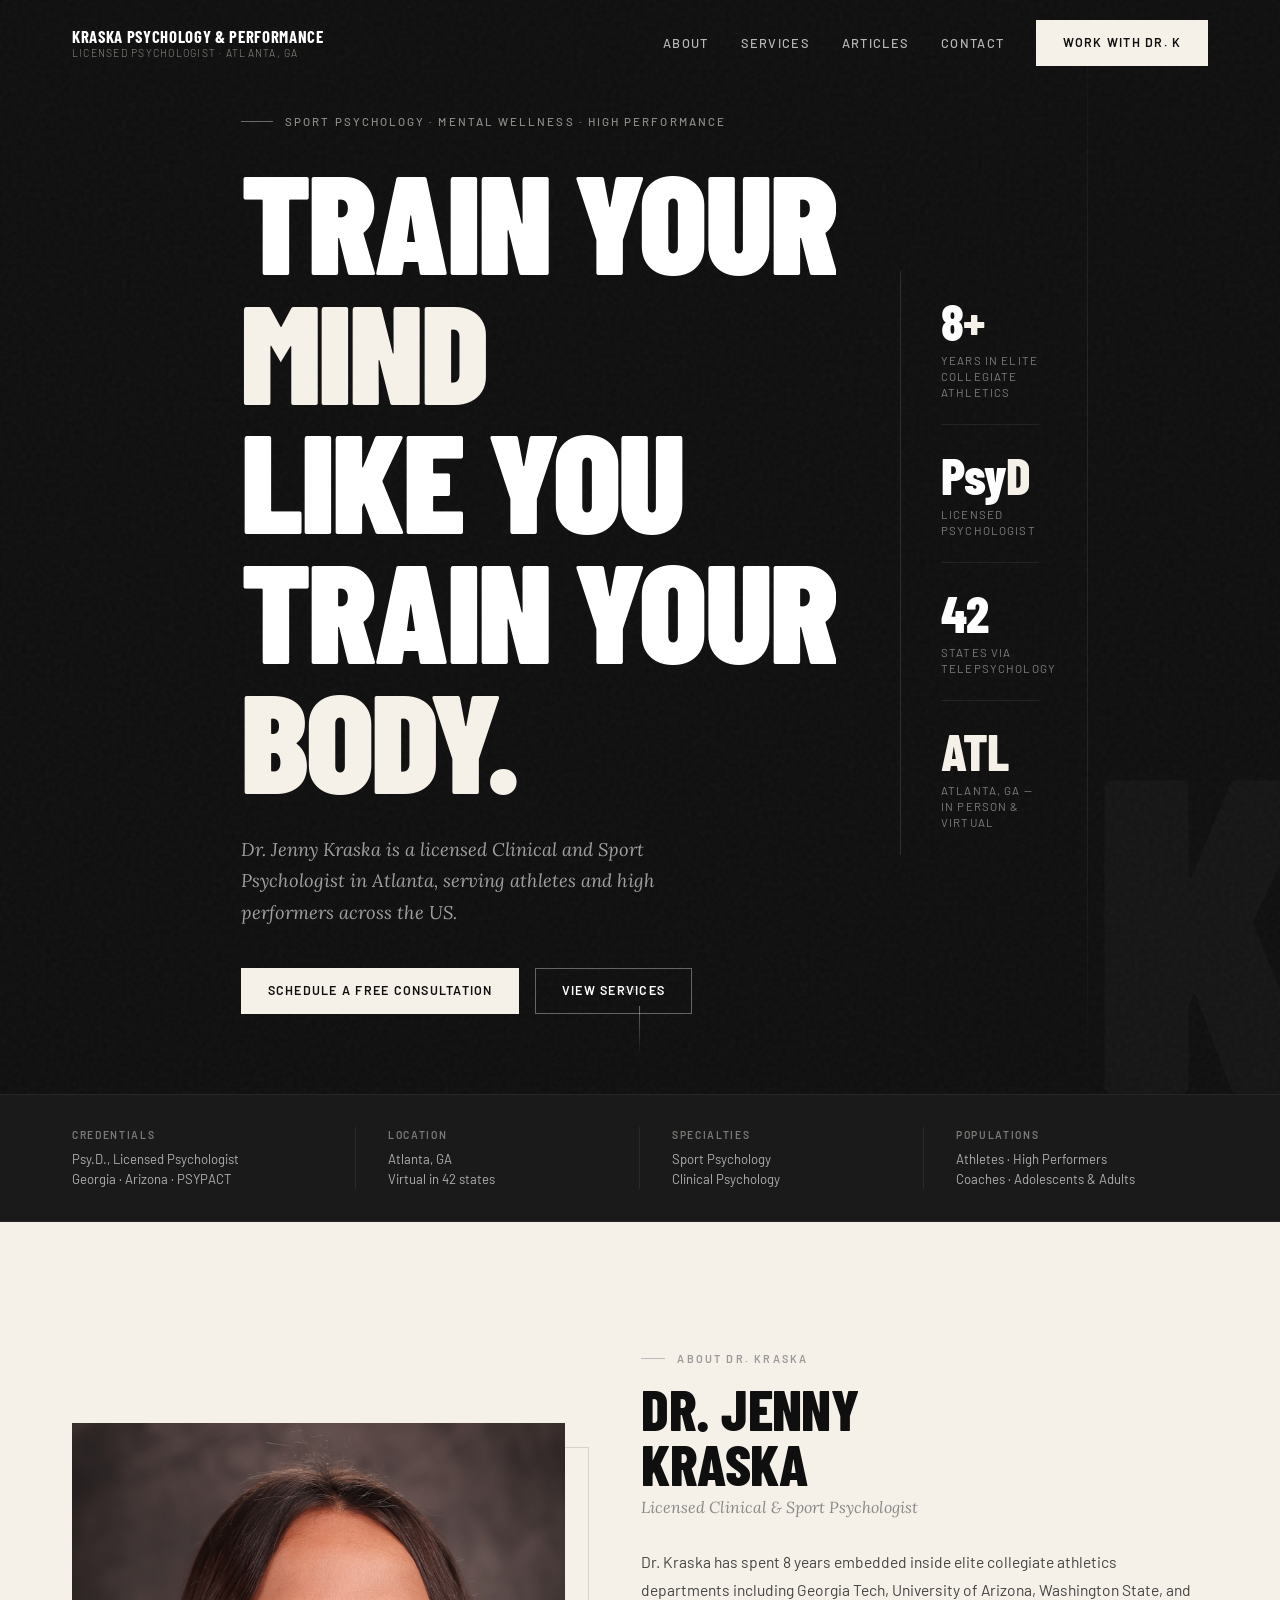
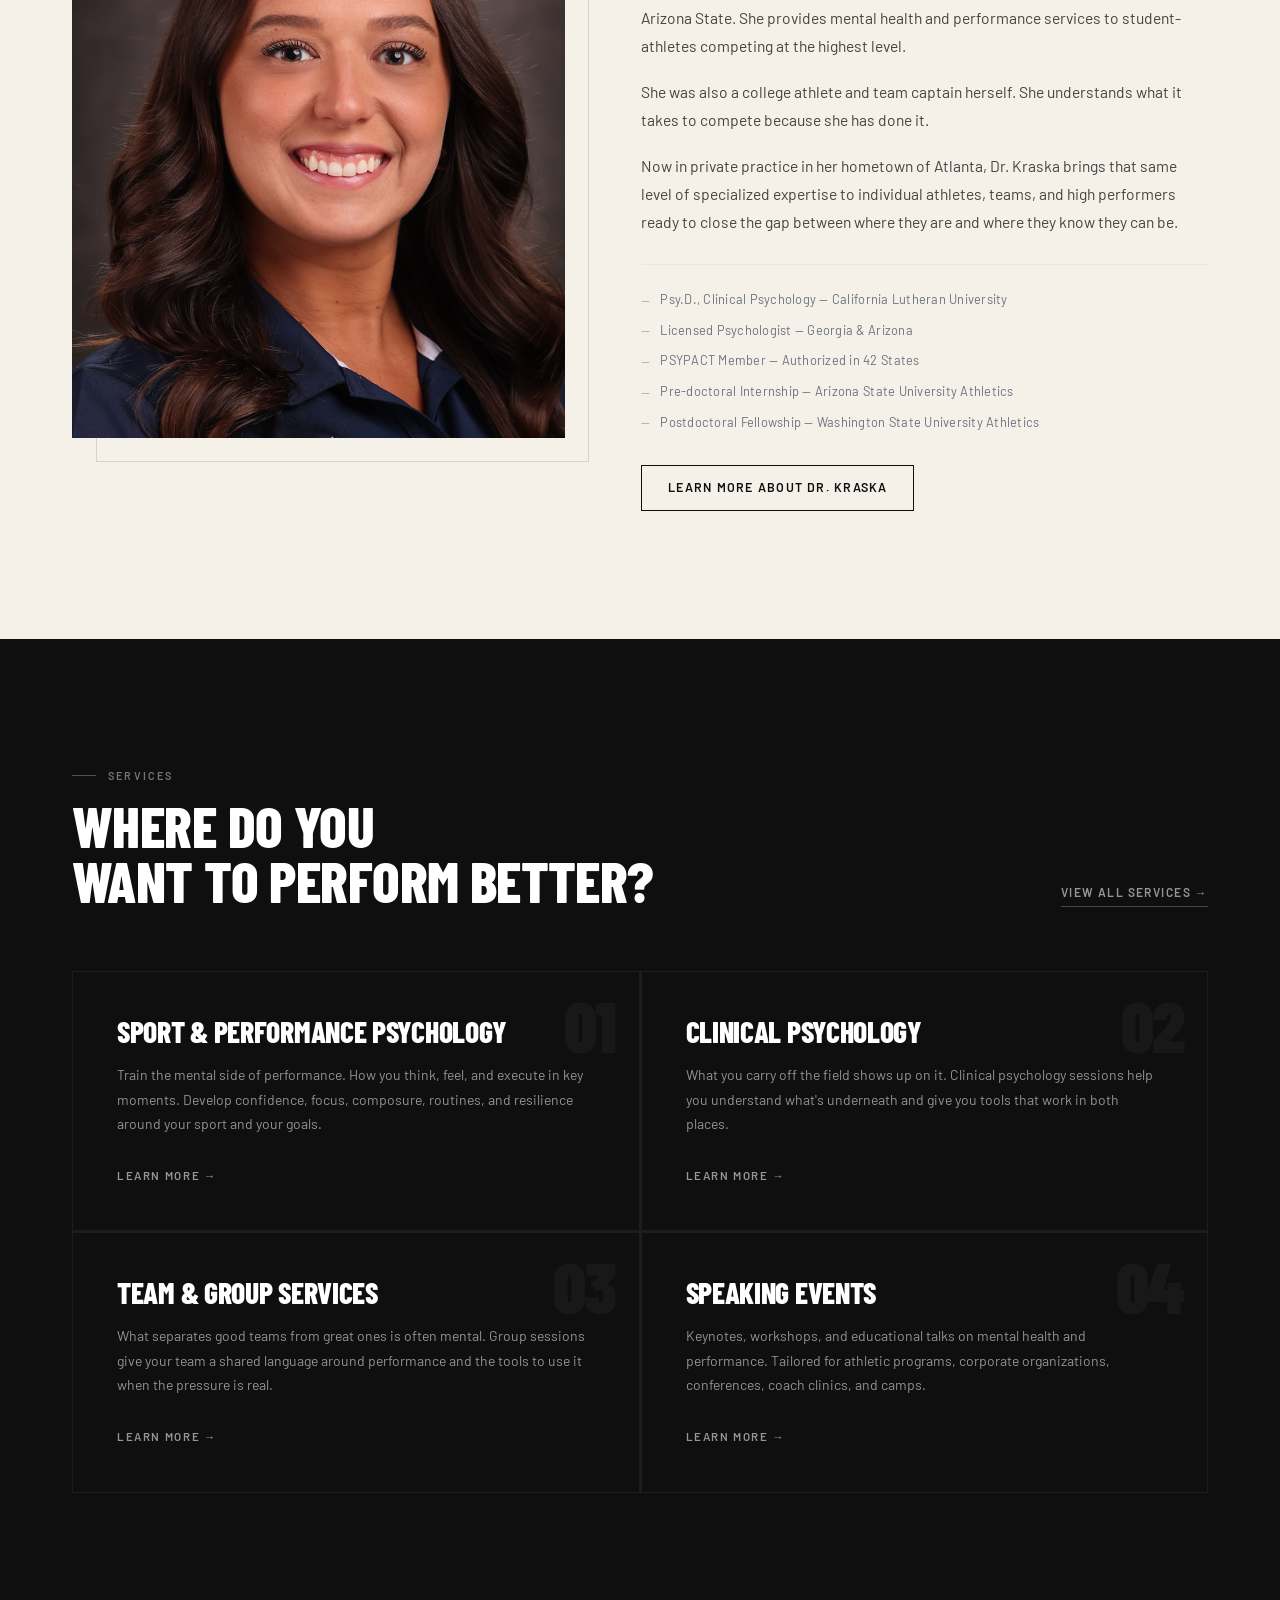
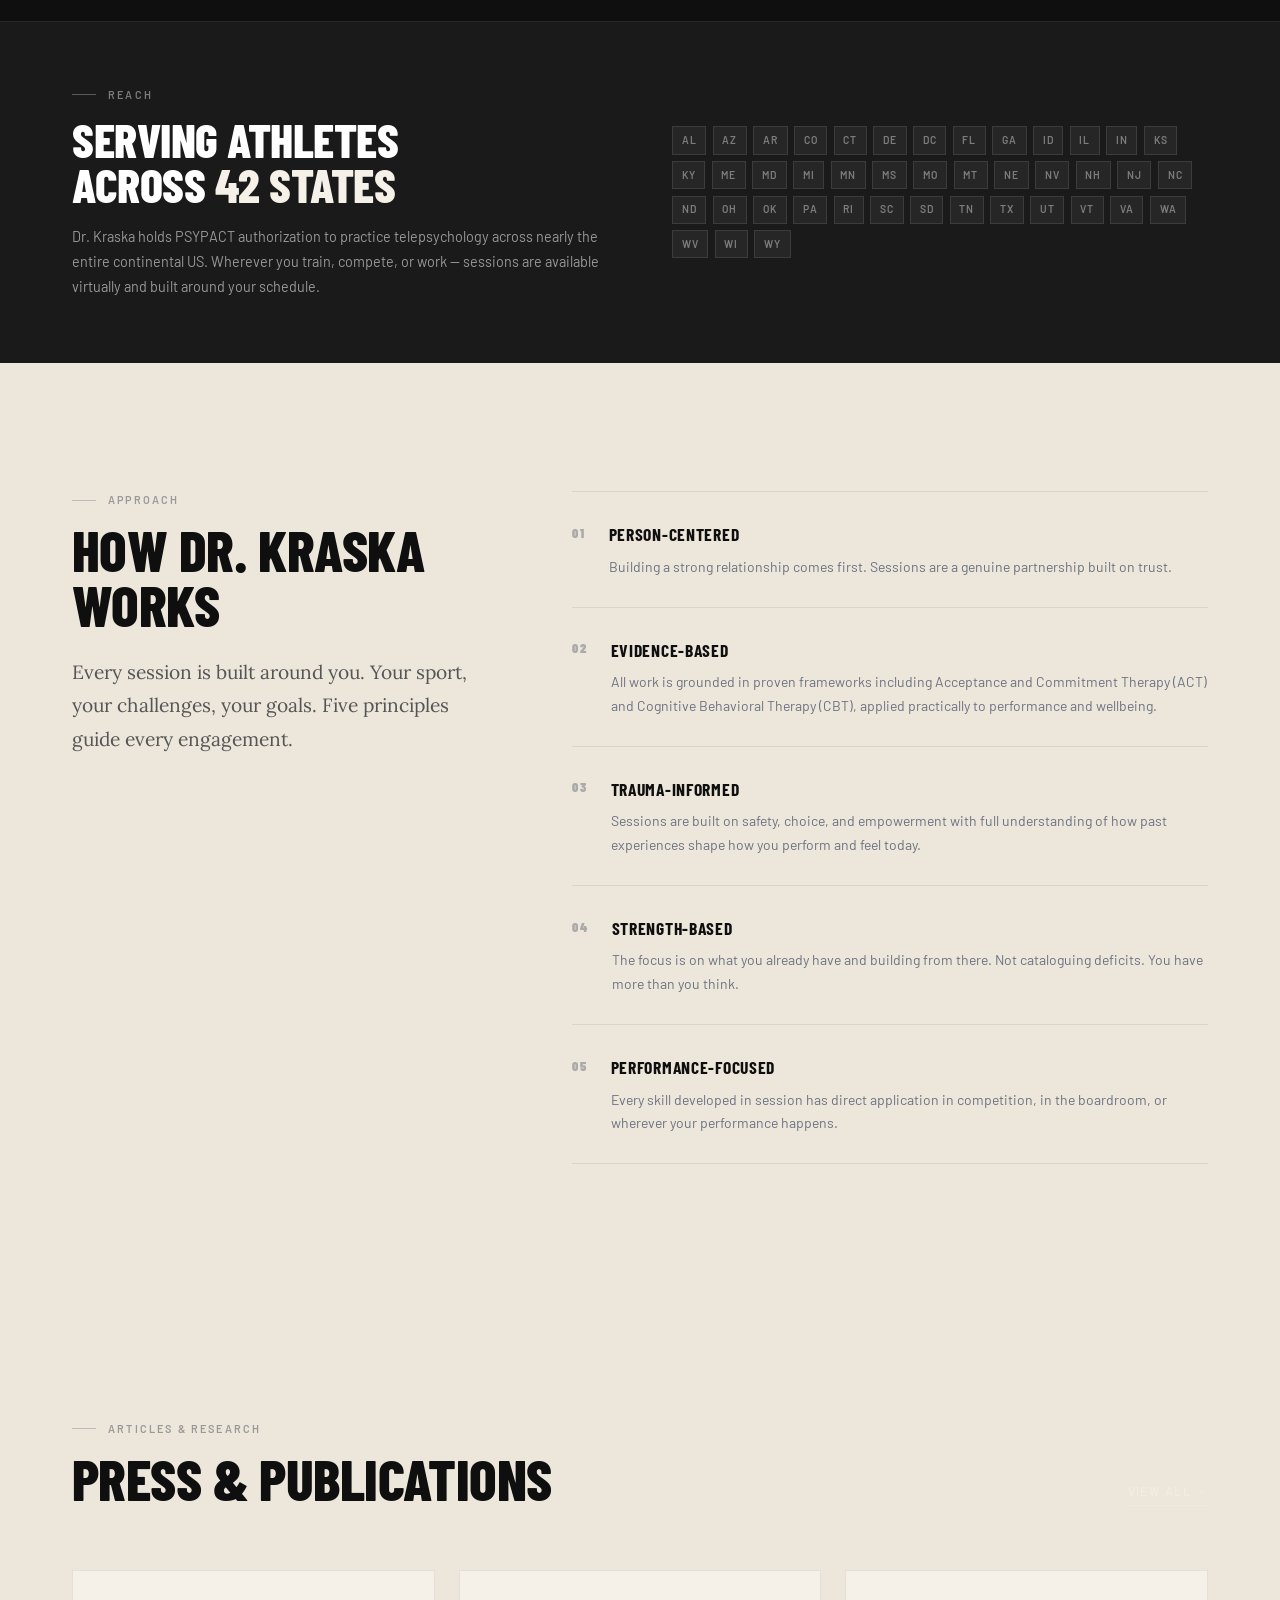
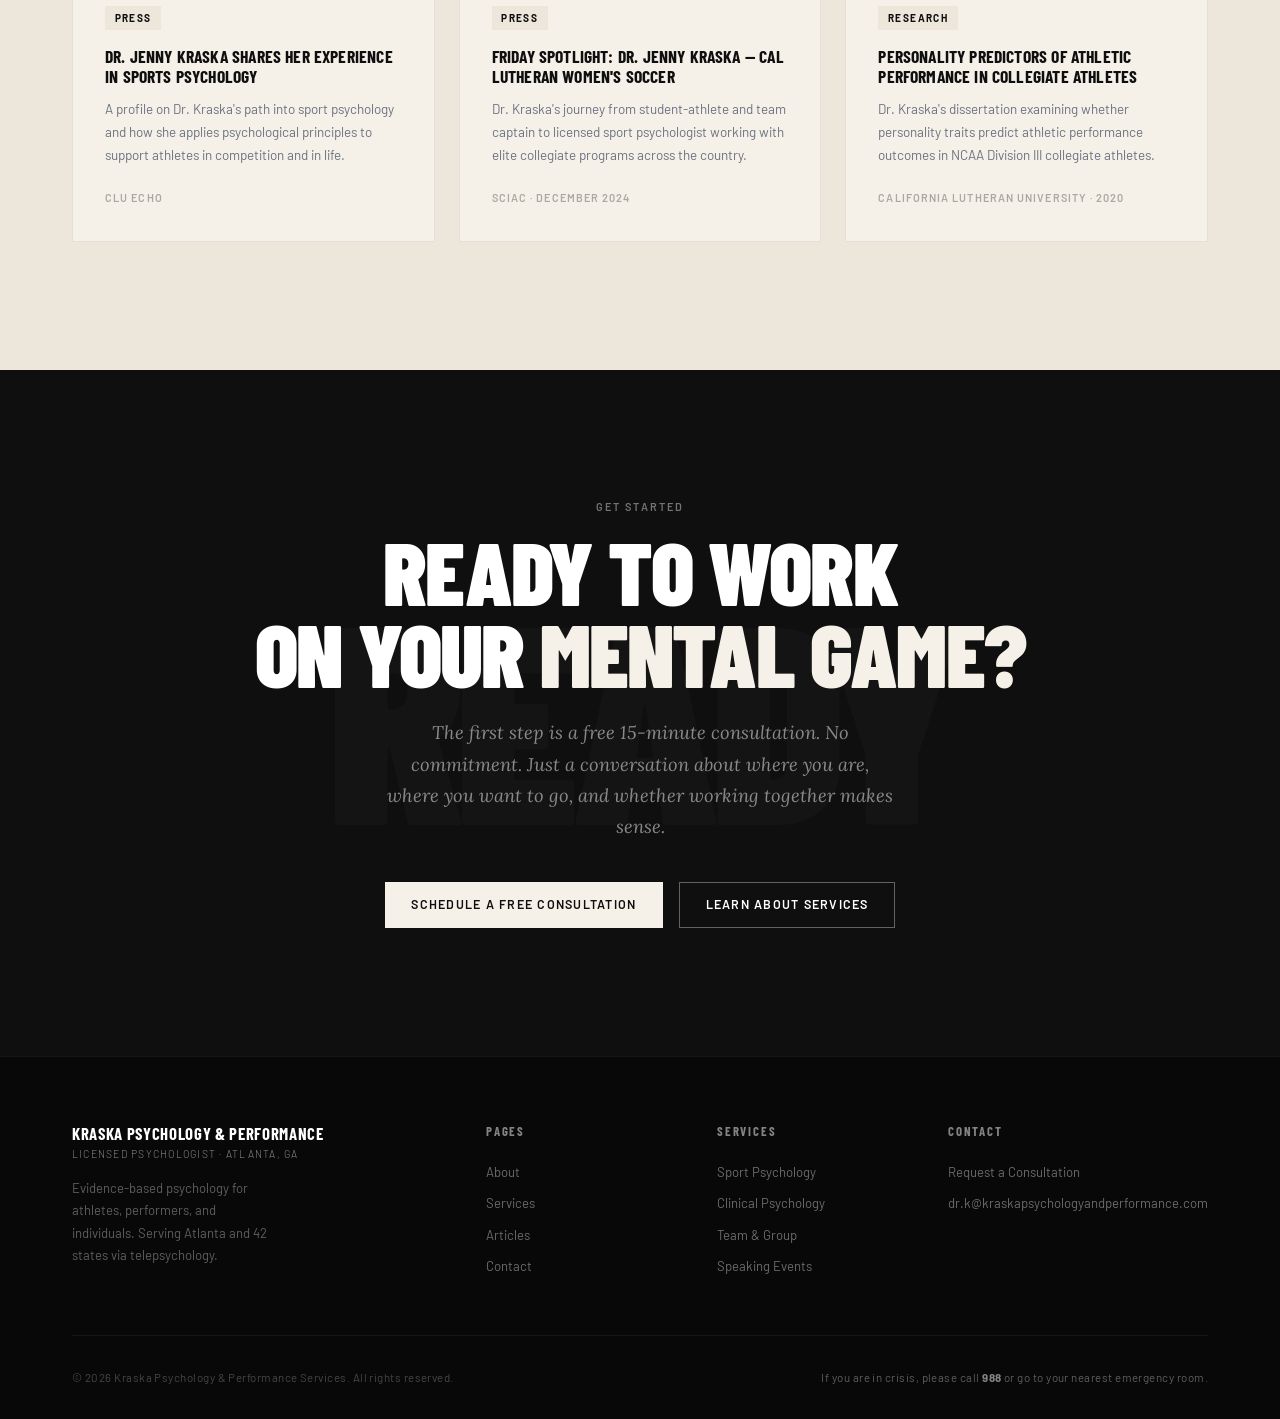
==== commit bc6b9419: "fix couseling" ====
--- a/index.html
+++ b/index.html
@@ -321,7 +321,7 @@
       <div class="footer-col">
         <h4>Services</h4>
         <a href="services.html#sport-psychology">Sport Psychology</a>
-        <a href="services.html#counseling">Counseling</a>
+        <a href="services.html#counseling">Clinical Psychology</a>
         <a href="services.html#team-consulting">Team & Group</a>
         <a href="services.html#speaking">Speaking Events</a>
       </div>
